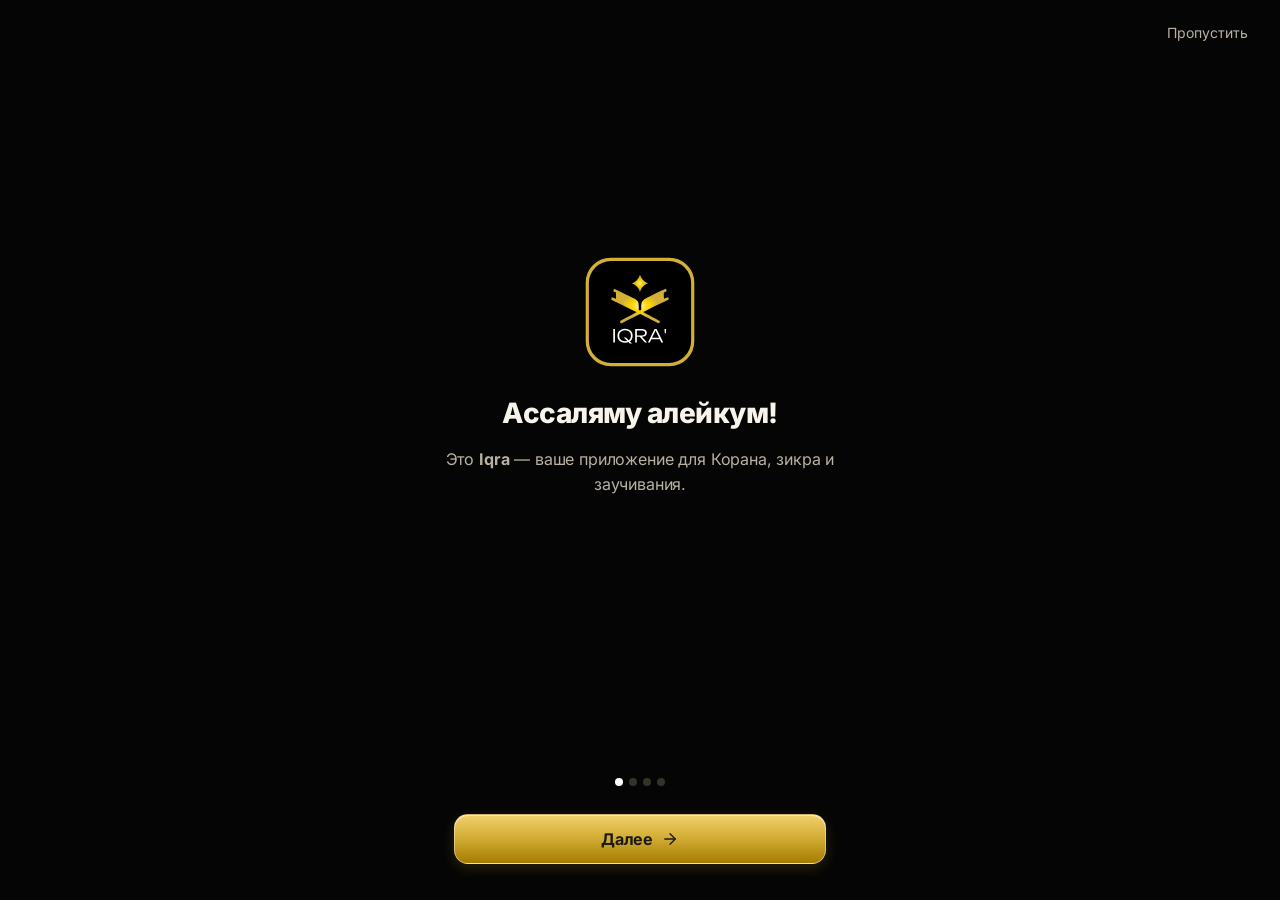
==== index.html @ a8cbcf15 "8" ====
<!DOCTYPE html>
<html lang="ru" translate="no">
<head>
<meta charset="UTF-8">
<meta name="viewport" content="width=device-width, initial-scale=1, viewport-fit=cover">
<meta http-equiv="Content-Security-Policy" content="default-src 'self'; script-src 'self' 'unsafe-inline' https://cloud.umami.is; style-src 'self' 'unsafe-inline'; img-src 'self' data:; font-src 'self'; connect-src 'self' https://api.alquran.cloud https://api.quran.foundation https://cloud.umami.is https://api-gateway.umami.dev https://gateway.umami.is; object-src 'none'; base-uri 'none'; form-action 'none'; frame-src 'none'; worker-src 'self'; manifest-src 'self';">
<meta name="referrer" content="no-referrer">
<meta name="apple-mobile-web-app-capable" content="yes">
<meta name="mobile-web-app-capable" content="yes">
<meta name="apple-mobile-web-app-status-bar-style" content="default">
<meta name="apple-mobile-web-app-title" content="Iqra">
<meta name="theme-color" content="#F5F5F5">
<meta name="color-scheme" content="light dark">
<meta name="robots" content="noindex, nofollow">
<meta name="google" content="notranslate">
<title>Iqra | Читай</title>
<meta name="description" content="Коран (114 сур, Мединский мусхаф), офлайн-таджвид, Умная книга по Корану и Сунне, тафсиры, хадисы, дуа и тасбих.">
<meta property="og:title" content="Iqra | Читай">
<meta property="og:description" content="Коран (114 сур, Мединский мусхаф), офлайн-таджвид, Умная книга по Корану и Сунне, тафсиры, хадисы, дуа и тасбих.">
<meta property="og:type" content="website">
<link rel="icon" type="image/png" href="./assets/icons/favicon.png">
<link rel="apple-touch-icon" href="./assets/icons/apple-touch-icon.png">
<link rel="manifest" href="./manifest.json">
<link rel="preconnect" href="https://cloud.umami.is" crossorigin>
<link rel="preconnect" href="https://api.alquran.cloud" crossorigin>

<script>if(/iPad|iPhone|iPod/.test(navigator.userAgent)||(navigator.platform==='MacIntel'&&navigator.maxTouchPoints>1))document.documentElement.classList.add('is-ios');</script>

<script>
(function(){
  try {
    var theme = 'auto';
    var raw = localStorage.getItem('iqra_data');
    if (raw) {
      try {
        var d = JSON.parse(raw);
        if (d && d.settings && d.settings.theme) theme = d.settings.theme;
      } catch(e) {}
    }
    if (theme === 'night') theme = 'dark';
    if (theme === 'auto') {
      theme = (window.matchMedia && window.matchMedia('(prefers-color-scheme: dark)').matches) ? 'dark' : 'light';
    }
    document.documentElement.setAttribute('data-theme', theme);
  } catch(e) {
    document.documentElement.setAttribute('data-theme', 'light');
  }
})();
</script>

<script async src="https://cloud.umami.is/script.js" data-website-id="ccc49755-faf3-4ad6-993c-9f8be18a1746"></script>

<script>
(function () {
  var toastTimer = null;

  /* Приложение считается запущенным, когда страница разобрана и заставка скрыта или удалена */
  function started() {
    if (document.readyState === 'loading') return false;
    var splash = document.getElementById('splash-screen');
    return !splash || splash.classList.contains('hidden');
  }

  /* После запуска — мягкое уведомление вместо чёрного экрана */
  function softNotice() {
    var el = document.getElementById('toast');
    if (!el) return;
    el.textContent = 'Не удалось выполнить действие. Повторите.';
    el.classList.add('show');
    if (toastTimer) clearTimeout(toastTimer);
    toastTimer = setTimeout(function () { el.classList.remove('show'); }, 3000);
  }

  /* До запуска — полноэкранная ошибка (текст ошибки выводится как текст, не как HTML) */
  function fatal(message) {
    var splash = document.getElementById('splash-screen');
    if (splash) splash.style.display = 'none';
    var errDiv = document.createElement('div');
    errDiv.style.cssText = 'position:fixed;inset:0;background:#000;color:var(--gold-standard);z-index:999999;display:flex;align-items:center;justify-content:center;flex-direction:column;text-align:center;font-family:sans-serif;padding:20px;';
    var title = document.createElement('h2');
    title.style.marginBottom = '10px';
    title.textContent = 'Ошибка загрузки';
    var hint = document.createElement('p');
    hint.style.cssText = 'font-size:14px;color:#fff;';
    hint.textContent = 'Обновите приложение (сбросьте кэш).';
    var detail = document.createElement('p');
    detail.style.cssText = 'font-size:12px;margin-top:20px;opacity:.5;';
    detail.textContent = message || 'Syntax Error';
    errDiv.appendChild(title);
    errDiv.appendChild(hint);
    errDiv.appendChild(detail);
    if (document.body) { document.body.appendChild(errDiv); } else { document.documentElement.appendChild(errDiv); }
  }

  window.addEventListener('error', function (e) {
    console.error('Ошибка:', e && e.message);
    if (started()) { softNotice(); return; }
    fatal(e && e.message);
  });

  window.addEventListener('unhandledrejection', function (e) {
    console.error('Необработанная ошибка:', e && e.reason);
    if (started()) softNotice();
  });
})();
</script>

<link rel="stylesheet" href="./css/fonts.css">
<link rel="stylesheet" href="./css/variables.css">
<link rel="stylesheet" href="./css/base.css">
<link rel="stylesheet" href="./css/components.css">
<link rel="stylesheet" href="./css/layout.css">
<link rel="stylesheet" href="./css/tajweed.css">
<link rel="stylesheet" href="./css/polish.css">
</head>
<body>

<div id="splash-screen"><img src="./assets/icons/logo.svg" class="splash-logo" alt="Iqra" width="120" height="120"></div>

<svg width="0" height="0" style="position:absolute" aria-hidden="true">
  <symbol id="i-compass" viewBox="0 0 24 24" fill="none" stroke="currentColor" stroke-width="1.7" stroke-linecap="round" stroke-linejoin="round"><circle cx="12" cy="12" r="10"/><polygon points="16.24 7.76 14.12 14.12 7.76 16.24 9.88 9.88 16.24 7.76"/></symbol>
  <symbol id="i-library" viewBox="0 0 24 24" fill="none" stroke="currentColor" stroke-width="1.7" stroke-linecap="round" stroke-linejoin="round"><path d="M4 19.5A2.5 2.5 0 0 1 6.5 17H20"/><path d="M6.5 2H20v20H6.5A2.5 2.5 0 0 1 4 19.5v-15A2.5 2.5 0 0 1 6.5 2z"/></symbol>
  <symbol id="i-arrow-left" viewBox="0 0 24 24"><path d="M19 12H5"/><path d="m12 19-7-7 7-7"/></symbol>
  <symbol id="i-arrow-right" viewBox="0 0 24 24"><path d="M5 12h14"/><path d="m12 5 7 7-7 7"/></symbol>
  <symbol id="i-check" viewBox="0 0 24 24"><path d="M20 6 9 17l-5-5"/></symbol>
  <symbol id="i-chevron-left" viewBox="0 0 24 24"><path d="m15 18-6-6 6-6"/></symbol>
  <symbol id="i-chevron-right" viewBox="0 0 24 24"><path d="m9 18 6-6-6-6"/></symbol>
  <symbol id="i-search" viewBox="0 0 24 24"><circle cx="11" cy="11" r="7.5"/><path d="m21 21-4.5-4.5"/><path d="M11 7v0"/></symbol>
  <symbol id="i-settings" viewBox="0 0 24 24"><circle cx="12" cy="12" r="3"/><path d="M19.4 15a1.65 1.65 0 0 0 .33 1.82l.06.06a2 2 0 0 1-2.83 2.83l-.06-.06a1.65 1.65 0 0 0-1.82-.33 1.65 1.65 0 0 0-1 1.51V21a2 2 0 0 1-4 0v-.09A1.65 1.65 0 0 0 9 19.4a1.65 1.65 0 0 0-1.82.33l-.06.06a2 2 0 0 1-2.83-2.83l.06-.06a1.65 1.65 0 0 0 .33-1.82 1.65 1.65 0 0 0-1.51-1H3a2 2 0 0 1 0-4h.09A1.65 1.65 0 0 0 4.6 9a1.65 1.65 0 0 0-.33-1.82l-.06-.06a2 2 0 0 1 2.83-2.83l.06.06a1.65 1.65 0 0 0 1.82.33H9a1.65 1.65 0 0 0 1-1.51V3a2 2 0 0 1 4 0v.09a1.65 1.65 0 0 0 1 1.51 1.65 1.65 0 0 0 1.82-.33l.06-.06a2 2 0 0 1 2.83 2.83l-.06.06a1.65 1.65 0 0 0-.33 1.82V9a1.65 1.65 0 0 0 1.51 1H21a2 2 0 0 1 0 4h-.09a1.65 1.65 0 0 0-1.51 1z"/></symbol>
  <symbol id="i-rotate-ccw" viewBox="0 0 24 24"><path d="M3 12a9 9 0 1 0 3-6.7"/><path d="M3 3v6h6"/></symbol>
  <symbol id="i-edit" viewBox="0 0 24 24"><path d="M12 20h9"/><path d="M16.5 3.5a2.121 2.121 0 0 1 3 3L7 19l-4 1 1-4Z"/></symbol>
  <symbol id="i-x" viewBox="0 0 24 24"><path d="M18 6 6 18"/><path d="m6 6 12 12"/></symbol>
  <symbol id="i-star" viewBox="0 0 24 24"><path d="m12 2 3.09 6.26L22 9.27l-5 4.87 1.18 6.88L12 17.77l-6.18 3.25L7 14.14 2 9.27l6.91-1.01Z"/></symbol>
  <symbol id="i-star-filled" viewBox="0 0 24 24"><path d="m12 2 3.09 6.26L22 9.27l-5 4.87 1.18 6.88L12 17.77l-6.18 3.25L7 14.14 2 9.27l6.91-1.01Z" fill="currentColor"/></symbol>
  <symbol id="i-flame" viewBox="0 0 24 24" fill="none" stroke="currentColor" stroke-width="1.75" stroke-linecap="round" stroke-linejoin="round"><path d="M8.5 14.5A2.5 2.5 0 0 0 11 12c0-1.38-.5-2-1-3-1.072-2.143-.224-4.054 2-6 .5 2.5 2 4.9 4 6.5 2 1.6 3 3.5 3 5.5a7 7 0 1 1-14 0c0-1.153.433-2.294 1-3a2.5 2.5 0 0 0 2.5 2.5z"/></symbol>
  <symbol id="i-home" viewBox="0 0 24 24" fill="none" stroke="currentColor" stroke-width="1.7" stroke-linecap="round" stroke-linejoin="round"><path d="M3 10.5 12 3l9 7.5"/><path d="M5 9.5V21h5v-6h4v6h5V9.5"/></symbol>
  <symbol id="i-misbaha" viewBox="0 0 24 24" fill="none" stroke="currentColor" stroke-width="1.7" stroke-linecap="round" stroke-linejoin="round"><circle cx="12" cy="5" r="1.4" fill="currentColor" stroke="none"/><circle cx="18" cy="7" r="1.4" fill="currentColor" stroke="none"/><circle cx="20" cy="12" r="1.4" fill="currentColor" stroke="none"/><circle cx="18" cy="17" r="1.4" fill="currentColor" stroke="none"/><circle cx="12" cy="19" r="1.4" fill="currentColor" stroke="none"/><circle cx="6" cy="17" r="1.4" fill="currentColor" stroke="none"/><circle cx="4" cy="12" r="1.4" fill="currentColor" stroke="none"/><circle cx="6" cy="7" r="1.4" fill="currentColor" stroke="none"/><circle cx="12" cy="12" r="2.4" fill="currentColor" stroke="none"/></symbol>
  <symbol id="i-book" viewBox="0 0 24 24" fill="none" stroke="currentColor" stroke-width="1.7" stroke-linecap="round" stroke-linejoin="round"><path d="M2 5h7a3 3 0 0 1 3 3v12a2.5 2.5 0 0 0-2.5-2.5H2z"/><path d="M22 5h-7a3 3 0 0 0-3 3v12a2.5 2.5 0 0 1 2.5-2.5H22z"/></symbol>
  <symbol id="i-moon" viewBox="0 0 24 24" fill="none" stroke="currentColor" stroke-width="1.7" stroke-linecap="round" stroke-linejoin="round"><path d="M21 12.79A9 9 0 1 1 11.21 3 7 7 0 0 0 21 12.79z"/><circle cx="17" cy="5" r="1" fill="currentColor" stroke="none"/><circle cx="20" cy="8" r="0.7" fill="currentColor" stroke="none"/></symbol>
  <symbol id="i-dua" viewBox="0 0 24 24" fill="none" stroke="currentColor" stroke-width="1.7" stroke-linecap="round" stroke-linejoin="round"><g transform="translate(0,1.2) scale(0.55,0.9)"><path vector-effect="non-scaling-stroke" d="M18 11V6a2 2 0 0 0-2-2a2 2 0 0 0-2 2"/><path vector-effect="non-scaling-stroke" d="M14 10V4a2 2 0 0 0-2-2a2 2 0 0 0-2 2v2"/><path vector-effect="non-scaling-stroke" d="M10 10.5V6a2 2 0 0 0-2-2a2 2 0 0 0-2 2v8"/><path vector-effect="non-scaling-stroke" d="M18 8a2 2 0 1 1 4 0v6a8 8 0 0 1-8 8h-2c-2.8 0-4.5-.86-5.99-2.34l-3.6-3.6a2 2 0 0 1 2.83-2.82L7 15"/></g><g transform="translate(24,1.2) scale(-0.55,0.9)"><path vector-effect="non-scaling-stroke" d="M18 11V6a2 2 0 0 0-2-2a2 2 0 0 0-2 2"/><path vector-effect="non-scaling-stroke" d="M14 10V4a2 2 0 0 0-2-2a2 2 0 0 0-2 2v2"/><path vector-effect="non-scaling-stroke" d="M10 10.5V6a2 2 0 0 0-2-2a2 2 0 0 0-2 2v8"/><path vector-effect="non-scaling-stroke" d="M18 8a2 2 0 1 1 4 0v6a8 8 0 0 1-8 8h-2c-2.8 0-4.5-.86-5.99-2.34l-3.6-3.6a2 2 0 0 1 2.83-2.82L7 15"/></g></symbol>
  <symbol id="i-scroll" viewBox="0 0 24 24" fill="none" stroke="currentColor" stroke-width="1.7" stroke-linecap="round" stroke-linejoin="round"><path d="M12 7v14"/><path d="M16 12h2"/><path d="M16 8h2"/><path d="M3 18a1 1 0 0 1-1-1V4a1 1 0 0 1 1-1h5a4 4 0 0 1 4 4 4 4 0 0 1 4-4h5a1 1 0 0 1 1 1v13a1 1 0 0 1-1 1h-6a3 3 0 0 0-3 3 3 3 0 0 0-3-3z"/><path d="M6 12h2"/><path d="M6 8h2"/></symbol>
  <symbol id="i-chart" viewBox="0 0 24 24" fill="none" stroke="currentColor" stroke-width="1.7" stroke-linecap="round" stroke-linejoin="round"><path d="M3 21h18"/><rect x="5" y="13" width="3.5" height="8" rx="1.5"/><rect x="10.5" y="8" width="3.5" height="13" rx="1.5"/><rect x="16" y="3" width="3.5" height="18" rx="1.5"/><circle cx="6.75" cy="11.5" r="0.8" fill="currentColor" stroke="none"/><circle cx="12.25" cy="6.5" r="0.8" fill="currentColor" stroke="none"/><circle cx="17.75" cy="1.5" r="0.8" fill="currentColor" stroke="none"/></symbol>
  <symbol id="i-lightbulb" viewBox="0 0 24 24"><path d="M9 18h6"/><path d="M10 22h4"/><path d="M12 2a7 7 0 0 0-4 12.7c.6.5 1 1.3 1 2.3h6c0-1 .4-1.8 1-2.3A7 7 0 0 0 12 2z"/></symbol>
  <symbol id="i-info" viewBox="0 0 24 24"><circle cx="12" cy="12" r="10"/><path d="M12 16v-4"/><circle cx="12" cy="8" r="0.9" fill="currentColor" stroke="none"/></symbol>
  <symbol id="i-shield" viewBox="0 0 24 24"><path d="M12 22s8-4 8-10V5l-8-3-8 3v7c0 6 8 10 8 10z"/></symbol>
  <symbol id="i-download" viewBox="0 0 24 24"><path d="M21 15v4a2 2 0 0 1-2 2H5a2 2 0 0 1-2-2v-4"/><path d="m7 10 5 5 5-5"/><path d="M12 15V3"/></symbol>
  <symbol id="i-upload" viewBox="0 0 24 24"><path d="M21 15v4a2 2 0 0 1-2 2H5a2 2 0 0 1-2-2v-4"/><path d="m17 8-5-5-5 5"/><path d="M12 3v12"/></symbol>
  <symbol id="i-eye" viewBox="0 0 24 24"><path d="M2 12s3-7 10-7 10 7 10 7-3 7-10 7-10-7-10-7z"/><circle cx="12" cy="12" r="3"/></symbol>
  <symbol id="i-plus" viewBox="0 0 24 24"><path d="M12 5v14"/><path d="M5 12h14"/></symbol>
  <symbol id="i-minus" viewBox="0 0 24 24"><path d="M5 12h14"/></symbol>
  <symbol id="i-bookmark" viewBox="0 0 24 24"><path d="M19 21l-7-5-7 5V5a2 2 0 0 1 2-2h10a2 2 0 0 1 2 2z"/></symbol>
  <symbol id="i-scroll-to-top" viewBox="0 0 24 24" fill="none" stroke="currentColor" stroke-width="1.7" stroke-linecap="round" stroke-linejoin="round"><path d="M12 19V5"/><path d="m5 12 7-7 7 7"/></symbol>
</svg>

<div class="screen active" id="screen-dashboard">
  <div class="header dash-header" style="justify-content: flex-end;">
    <div class="dash-header-actions">
      <button type="button" class="icon-btn ghost" data-click='[["toggleScreenGuide","dashboard"]]' aria-label="Справка по главной панели"><span class="guide-help-glyph">?</span></button>
      <button type="button" class="icon-btn ghost" data-click='[["switchTab","cal"]]' aria-label="Статистика"><svg class="ico"><use href="#i-chart"/></svg></button>
      <button type="button" class="icon-btn" data-click='[["openSettings"]]' aria-label="Настройки"><svg class="ico"><use href="#i-settings"/></svg></button>
    </div>
  </div>
  
  <div class="list" id="dashboard-list">
    <div id="guide-slot-dashboard"></div>
    <div id="dash-spiritual"></div> 
    <div class="dash-greeting-block">
      <div class="dash-salam-subtle">Ассаляму алейкум</div>
      <div class="dash-hijri-gold text-gold-metallic" id="dash-hijri-header"></div>
    </div>
    <div id="dash-continue-block"></div>
    <div id="dash-smart-reminder-slot" style="display:none;"></div>
    <div class="dash-call-card" role="button" tabindex="0" data-click='[["switchTab","path"]]'>
      <div class="dcc-title">Что тревожит вашу душу?</div>
      <div class="dcc-sub">Найдите ответ в Коране и Сунне</div>
    </div>
    <div class="dash-quote" id="dash-quote" role="button" tabindex="0" data-click='[["dashQuoteTap"]]'></div>
    <div class="dash-grid-2x2">
      <div class="dash-grid-item" role="button" tabindex="0" data-click='[["openNight",0]]'>
        <svg class="ico dgi-icon"><use href="#i-moon"/></svg>
        <div class="dgi-title">Ночное чтение</div>
      </div>
      <div class="dash-grid-item" role="button" tabindex="0" data-click='[["switchTab","quran"],["setQuranFilter","ruqyah"]]'>
        <svg class="ico dgi-icon"><use href="#i-shield"/></svg>
        <div class="dgi-title">Шариатская рукья</div>
      </div>
      <div class="dash-grid-item" role="button" tabindex="0" data-click='[["openFavorites"]]'>
        <svg class="ico dgi-icon"><use href="#i-star"/></svg>
        <div class="dgi-title">Метки</div>
      </div>
      <div class="dash-grid-item" role="button" tabindex="0" data-click='[["openDua","dua_anxiety"]]'>
        <svg class="ico dgi-icon"><use href="#i-dua"/></svg>
        <div class="dgi-title">Дуа дня</div>
      </div>
    </div>
  </div>
</div>

<div class="screen" id="screen-tasbih">
  <div class="header"><h1>Тасбих</h1><div class="header-actions"><button type="button" class="icon-btn ghost" data-click='[["toggleScreenGuide","tasbih"]]' aria-label="Справка по тасбиху"><span class="guide-help-glyph">?</span></button><button type="button" class="icon-btn ghost" data-click='[["openSearch"]]' aria-label="Поиск"><svg class="ico"><use href="#i-search"/></svg></button><button type="button" class="icon-btn" data-click='[["openSettings"]]' aria-label="Настройки"><svg class="ico"><use href="#i-settings"/></svg></button></div></div>
  <div class="list" id="home-list">
    <div id="guide-slot-tasbih"></div>
    <div class="home-controls">
      <div class="search-wrap"><input id="search" placeholder="Поиск…" data-input='[["debouncedRenderTasbih"]]'></div>
      <select class="sort-select" id="sort" data-change='[["renderTasbih"]]'>
        <option value="manual">Порядок</option>
        <option value="alpha">А-Я</option>
        <option value="freq">Частота</option>
      </select>
    </div>
    <div id="daily-goal-slot"></div>
    <div id="continue-slot"></div>
    <div id="cards-container"></div>
  </div>
  <button class="fab" data-click='[["openForm"]]' aria-label="Новый тасбих"><svg class="ico ico-lg"><use href="#i-plus"/></svg></button>
</div>

<div class="screen" id="screen-counter">
  <div class="top-progress"><div id="top-progress-bar"></div></div>
  <div class="header">
    <button class="icon-btn ghost" data-click='[["goHome"]]' aria-label="Назад"><svg class="ico"><use href="#i-arrow-left"/></svg></button>
    <div style="display:flex;gap:6px">
      <button class="icon-btn ghost" data-click='[["shareCurrent",{"$":"event"}]]' aria-label="Поделиться"><svg class="ico"><use href="#i-upload"/></svg></button>
      <button class="icon-btn ghost" data-click='[["resetCurrent",{"$":"event"}]]' aria-label="Сбросить"><svg class="ico"><use href="#i-rotate-ccw"/></svg></button>
      <button class="icon-btn ghost" data-click='[["editCurrent",{"$":"event"}]]' aria-label="Редактировать"><svg class="ico"><use href="#i-edit"/></svg></button>
    </div>
  </div>
  <div class="counter" id="counter-area" data-click='[["tap",{"$":"event"}]]'>
    <div class="ar ar-font" id="c-ar"></div>
    <div class="tr" id="c-tr"></div>
    <div class="trn" id="c-trn"></div>
    <div class="ring-wrap" id="c-ring-wrap">
      <svg viewBox="0 0 100 100">
        <circle class="ring-bg" cx="50" cy="50" r="44" fill="none" stroke-width="5"/>
        <circle class="ring-fg" id="c-ring" cx="50" cy="50" r="44" fill="none" stroke-width="5" stroke-linecap="round" stroke-dasharray="276.5" stroke-dashoffset="276.5"/>
      </svg>
      <div class="num" id="c-num">0</div>
    </div>
    <div class="target-label" id="c-target">из 33</div>
    <div class="cycles" id="c-cycles">Циклов: 0</div>
    <div id="c-dalil" class="note-box" style="margin-top:14px;display:none;text-align:left;" data-click='["@stop"]'></div>
    <div id="counter-ecosystem" class="counter-ecosystem" data-click='["@stop"]'></div>
    <div class="transcription-note" data-click='["@stop"]'>
      <svg class="ico ico-sm tn-icon" style="flex-shrink:0;opacity:.75"><use href="#i-info"/></svg>
      <div>Транскрипция передаёт лишь <b>примерное произношение</b> и не отражает всех тонкостей арабского. Для правильного чтения следует изучить <b>таджвид</b>.</div>
    </div>
  </div>
</div>

<div class="next-toast" id="next-toast">
  <div><div class="nt-label">Далее</div><div class="nt-name" id="nt-name"></div></div>
  <div class="nt-ar ar-font" id="nt-ar"></div>
  <button class="nt-btn" data-click='[["goNext"]]' aria-label="Далее"><svg class="ico"><use href="#i-arrow-right"/></svg></button>
</div>

<div class="screen" id="screen-form">
  <div class="header">
    <button class="icon-btn ghost" data-click='[["cancelForm"]]' aria-label="Назад"><svg class="ico"><use href="#i-arrow-left"/></svg></button>
    <h1 id="form-title" style="font-size:18px">Новый Тасбих</h1>
    <div style="width:42px"></div>
  </div>
  <div class="form">
    <div class="preview-card">
      <div class="pv-label">Предпросмотр</div>
      <div class="pv-ar ar-font" id="pv-ar"></div>
      <div class="pv-tr" id="pv-tr"></div>
      <div class="pv-trn" id="pv-trn"></div>
    </div>
    <div class="field"><label>Готовые</label><div class="presets" id="presets"></div></div>
    <div class="field"><label>Арабский текст</label><textarea id="f-ar" dir="rtl" class="ar-font" placeholder="سُبْحَانَ اللَّهِ" data-input='[["updatePreview"]]'></textarea></div>
    <div class="field"><label>Транскрипция</label><input id="f-tr" placeholder="SubhanAllah" data-input='[["updatePreview"]]'></div>
    <div class="field"><label>Перевод</label><input id="f-trn" placeholder="Слава Аллаху" data-input='[["updatePreview"]]'></div>
    <div class="field"><label>Цель (сколько раз за цикл)</label>
      <div class="stepper">
        <button type="button" data-click='[["stepTarget",-1]]' aria-label="Минус"><svg class="ico"><use href="#i-minus"/></svg></button>
        <input id="f-target" type="number" inputmode="numeric" value="33" min="1" max="100000">
        <button type="button" data-click='[["stepTarget",1]]' aria-label="Плюс"><svg class="ico"><use href="#i-plus"/></svg></button>
      </div>
    </div>
    <button class="btn" data-click='[["saveForm"]]'>Сохранить</button>
    <button class="btn danger" id="btn-delete" style="display:none" data-click='[["deleteCurrent"]]'>Удалить</button>
  </div>
</div>

<div class="screen" id="screen-quran">
  <div class="header"><h1>Коран</h1><div class="header-actions"><button type="button" class="icon-btn ghost" data-click='[["toggleScreenGuide","quran"]]' aria-label="Справка по разделу Коран"><span class="guide-help-glyph">?</span></button><button type="button" class="icon-btn ghost" data-click='[["openSearch"]]' aria-label="Поиск"><svg class="ico"><use href="#i-search"/></svg></button></div></div>
  <div style="padding:0 16px;">
    <div id="guide-slot-quran"></div>
  </div>
  <div style="padding:0 16px 12px;">
    <div class="search-wrap"><input id="quran-search" placeholder="Поиск по названию или аяту (напр. 2:255)…" data-input='[["debouncedRenderQuranList"]]'></div>
  </div>
  <div class="search-filters" style="padding: 0 16px 12px; border: none; flex-direction: row; overflow-x: auto; scrollbar-width: none;">
    <button class="filter-chip active" data-q-filter="all" data-click='[["setQuranFilter","all"]]'>Все</button>
    <button class="filter-chip" data-q-filter="surah" data-click='[["setQuranFilter","surah"]]'>Суры</button>
    <button class="filter-chip" data-q-filter="juz30" data-click='[["setQuranFilter","juz30"]]'>Джуз Амма (78–114)</button>
    <button class="filter-chip" data-q-filter="ruqyah" data-click='[["setQuranFilter","ruqyah"]]'>Шариатская рукья</button>
  </div>
  <div class="content-list" id="quran-list"></div>
</div>

<div class="screen" id="screen-quran-detail">
  <div class="header">
    <button class="icon-btn ghost" data-click='[["goQuranList"]]' aria-label="Назад"><svg class="ico"><use href="#i-arrow-left"/></svg></button>
    <h1 style="font-size:16px" id="quran-detail-title">Текст</h1>
    <button class="icon-btn ghost" id="quran-detail-star" data-click='[["detailStarClick"]]' aria-label="Избранное"><svg class="ico"><use href="#i-star"/></svg></button>
  </div>
  <div class="detail-body" id="quran-detail-content"></div>
</div>

<div class="screen" id="screen-night">
  <div class="header"><h1>Ночное чтение</h1><button class="icon-btn ghost" data-click='[["openSearch"]]' aria-label="Поиск"><svg class="ico"><use href="#i-search"/></svg></button></div>
  <div class="content-list" id="night-list"></div>
</div>

<div class="screen" id="screen-night-detail">
  <div class="header">
    <button class="icon-btn ghost" data-click='[["goNightList"]]' aria-label="Назад"><svg class="ico"><use href="#i-arrow-left"/></svg></button>
    <h1 style="font-size:16px" id="night-detail-title">Текст</h1>
    <div style="width:42px"></div>
  </div>
  <div class="detail-body" id="night-detail-content"></div>
</div>

<div class="screen" id="screen-dua">
  <div class="header"><h1>Дуа</h1><button class="icon-btn ghost" data-click='[["openSearch"]]' aria-label="Поиск"><svg class="ico"><use href="#i-search"/></svg></button></div>
  <div class="content-list" id="dua-list"></div>
</div>

<div class="screen" id="screen-dua-detail">
  <div class="header">
    <button class="icon-btn ghost" data-click='[["goDuaList"]]' aria-label="Назад"><svg class="ico"><use href="#i-arrow-left"/></svg></button>
    <h1 style="font-size:16px">Дуа</h1>
    <button class="icon-btn ghost" id="dua-detail-star" data-click='[["detailStarClick"]]' aria-label="Избранное"><svg class="ico"><use href="#i-star"/></svg></button>
  </div>
  <div class="detail-body" id="dua-detail-content"></div>
</div>

<div class="screen" id="screen-hadith">
  <div class="header"><h1>Хадисы</h1><button class="icon-btn ghost" data-click='[["openSearch"]]' aria-label="Поиск"><svg class="ico"><use href="#i-search"/></svg></button></div>
  <div class="content-list" id="hadith-list"></div>
</div>

<div class="screen" id="screen-hadith-detail">
  <div class="header">
    <button class="icon-btn ghost" data-click='[["goHadithList"]]' aria-label="Назад"><svg class="ico"><use href="#i-arrow-left"/></svg></button>
    <h1 style="font-size:16px">Хадис</h1>
    <button class="icon-btn ghost" id="hadith-detail-star" data-click='[["detailStarClick"]]' aria-label="Избранное"><svg class="ico"><use href="#i-star"/></svg></button>
  </div>
  <div class="detail-body" id="hadith-detail-content"></div>
</div>

<div class="screen" id="screen-cal">
  <div class="header"><h1>Прогресс</h1><button type="button" class="icon-btn ghost" data-click='[["toggleScreenGuide","cal"]]' aria-label="Справка по разделу Прогресс"><span class="guide-help-glyph">?</span></button></div>
  <div class="cal">
    <div id="guide-slot-cal"></div>
    <div class="prog-tabs">
      <button data-pt="overview" class="active" data-click='[["setProgTab","overview"]]'>Обзор</button>
      <button data-pt="calendar" data-click='[["setProgTab","calendar"]]'>Календарь</button>
      <button data-pt="learned" data-click='[["setProgTab","learned"]]'>Заучено</button>
    </div>
    <div id="prog-body"></div>
  </div>
</div>

<div class="screen" id="screen-path">
  <div class="header">
    <button class="icon-btn ghost" data-click='[["switchTab","dashboard"]]' aria-label="Назад"><svg class="ico"><use href="#i-arrow-left"/></svg></button>
    <div style="text-align:center;">
      <h1 style="margin:0;">Путь</h1>
      <div class="path-header-sub">Умная книга · Коран и Сунна</div>
    </div>
    <button type="button" class="icon-btn ghost" data-click='[["toggleScreenGuide","path"]]' aria-label="Справка по Умной книге"><span class="guide-help-glyph">?</span></button>
  </div>
  <div style="padding: 0 16px;"><div id="guide-slot-path"></div></div>
  <div class="path-controls">
    <div class="seg path-mode-seg" role="tablist" aria-label="Режим поиска в Пути">
      <button type="button" role="tab" data-path-mode="all" class="active" data-click='[["setPathMode","all"]]'>По словам</button>
      <button type="button" role="tab" data-path-mode="theme" data-click='[["setPathMode","theme"]]'>По темам</button>
      <button type="button" role="tab" data-path-mode="mood" data-click='[["setPathMode","mood"]]'>Настроение</button>
    </div>
    <div class="search-wrap path-search-wrap">
      <input id="path-search" placeholder="Поиск по словам, арабскому тексту, теме…" data-input='[["debouncedRenderPath"]]' autocomplete="off">
      <button type="button" class="path-clear-btn" id="path-clear-btn" aria-label="Очистить поиск" data-click='[["clearPathSearch"]]' style="display:none;"><svg class="ico ico-sm"><use href="#i-x"/></svg></button>
    </div>
    <div class="path-type-filters" role="group" aria-label="Фильтр по типу источника">
      <button type="button" class="filter-chip active" data-path-type="all" data-click='[["setPathTypeFilter","all"]]'>Всё</button>
      <button type="button" class="filter-chip" data-path-type="ayah" data-click='[["setPathTypeFilter","ayah"]]'>Коран</button>
      <button type="button" class="filter-chip" data-path-type="hadith" data-click='[["setPathTypeFilter","hadith"]]'>Хадисы</button>
      <button type="button" class="filter-chip" data-path-type="dua" data-click='[["setPathTypeFilter","dua"]]'>Дуа</button>
      <button type="button" class="filter-chip" data-path-type="tasbih" data-click='[["setPathTypeFilter","tasbih"]]'>Тасбих</button>
    </div>
  </div>
  <div class="path-chips-wrapper" id="path-chips-wrapper">
    <div class="search-filters" id="path-chips-container"></div>
  </div>
  <div id="path-context-banner"></div>
  <div class="content-list" id="path-results" style="padding-top: 0;"></div>
</div>

<div class="screen" id="screen-library">
  <div class="header">
    <button class="icon-btn ghost" data-click='[["switchTab","dashboard"]]' aria-label="Назад"><svg class="ico"><use href="#i-arrow-left"/></svg></button>
    <h1>Библиотека</h1>
    <div class="header-actions"><button type="button" class="icon-btn ghost" data-click='[["toggleScreenGuide","library"]]' aria-label="Справка по библиотеке"><span class="guide-help-glyph">?</span></button><button type="button" class="icon-btn ghost" data-click='[["openSearch"]]' aria-label="Поиск"><svg class="ico"><use href="#i-search"/></svg></button></div>
  </div>
  <div style="padding: 0 16px;"><div id="guide-slot-library"></div></div>
  <div style="padding: 0 16px 12px;">
    <div class="seg" style="width:100%;">
      <button class="active" id="lib-tab-dua" data-click='[["setLibraryTab","dua"]]'>Дуа</button>
      <button id="lib-tab-hadith" data-click='[["setLibraryTab","hadith"]]'>Хадисы</button>
    </div>
  </div>
  <div class="content-list" id="library-dua-list" style="display:flex; flex-direction:column; padding-top: 0;"></div>
  <div class="content-list" id="library-hadith-list" style="display:none; flex-direction:column; padding-top: 0;"></div>
</div>

<div class="screen" id="screen-settings">
  <div class="header">
    <button class="icon-btn ghost" data-click='[["goHome"]]' aria-label="Назад"><svg class="ico"><use href="#i-arrow-left"/></svg></button>
    <h1 style="font-size:18px">Настройки</h1>
    <button type="button" class="icon-btn ghost" data-click='[["toggleScreenGuide","settings"]]' aria-label="Справка по настройкам"><span class="guide-help-glyph">?</span></button>
  </div>
  <div class="settings">
    <div id="guide-slot-settings"></div>
    <div class="settings-group">
      <div class="sg-title">Внешний вид</div>
      <div class="setting-row">
        <div><div class="lbl">Тема</div></div>
        <div class="seg" id="theme-seg">
          <button data-theme-opt="light" data-click='[["setTheme","light"]]'>Светлая</button>
          <button data-theme-opt="dark" data-click='[["setTheme","dark"]]'>Тёмная</button>
          <button data-theme-opt="auto" data-click='[["setTheme","auto"]]'>Авто</button>
          <button data-theme-opt="mono" data-click='[["setTheme","mono"]]'>Моно</button>
        </div>
      </div>
      <div class="setting-row" style="flex-direction:column; align-items:stretch; gap:10px;">
        <div class="lbl">Размер арабского текста</div>
        <div class="seg" id="size-seg">
          <button data-size="0.85" data-click='[["setArSize",0.85]]'>S</button>
          <button data-size="1" data-click='[["setArSize",1]]'>M</button>
          <button data-size="1.2" data-click='[["setArSize",1.2]]'>L</button>
          <button data-size="1.45" data-click='[["setArSize",1.45]]'>XL</button>
        </div>
        <div class="ar-size-preview"><span class="ar ar-font" id="ar-preview">سُبْحَانَ اللَّهِ</span></div>
      </div>
      <div class="setting-row"><div><div class="lbl">Цвета таджвида</div><div class="sub">Встроены в режим чтения (Hafs V4)</div></div><span style="color:var(--gold-accent); font-weight:700;">Вкл.</span></div>
    </div>
    <div class="settings-group">
      <div class="sg-title">Счёт</div>
      <div class="setting-row">
        <div><div class="lbl">Дневная цель</div></div>
        <input id="daily-goal-input" type="number" inputmode="numeric" min="0" max="1000000" style="width:100px; background:var(--card2); border:none; border-radius:10px; padding:10px 12px; text-align:right; font-size:17px; font-weight:700; outline:none; color:var(--text);" data-change='[["setDailyGoal",{"$":"value"}]]'>
      </div>
      <div class="setting-row"><div><div class="lbl">Автопереход</div></div><label class="toggle"><input type="checkbox" id="opt-autonext"><span class="slider"></span></label></div>
      <div class="setting-row"><div><div class="lbl">Не гасить экран</div></div><label class="toggle"><input type="checkbox" id="opt-wake"><span class="slider"></span></label></div>
      <div class="setting-row"><div><div class="lbl">Уведомление о цели</div><div class="sub">Показать сообщение при достижении дневной цели</div></div><label class="toggle"><input type="checkbox" id="opt-goal-notify"><span class="slider"></span></label></div>
    </div>
    <div class="settings-group">
      <div class="sg-title">Вибрация</div>
            <div class="setting-row"><div><div class="lbl">Вибрация</div></div><label class="toggle"><input type="checkbox" id="opt-vibrate"><span class="slider"></span></label></div>
    </div>
    <div class="settings-group">
      <div class="sg-title">Умные напоминания</div>
      <div class="setting-row">
        <div>
          <div class="lbl">Тихая карточка на главной</div>
          <div class="sub">Азкары, тасбих и хадисы по времени суток и в пятницу</div>
        </div>
        <label class="toggle"><input type="checkbox" id="opt-smart-enabled" data-change='[["setSmartReminderEnabled",{"$":"checked"}]]'><span class="slider"></span></label>
      </div>
      <div id="smart-reminders-controls">
        <div class="setting-row">
          <div>
            <div class="lbl">Уведомления браузера</div>
            <div class="sub" id="smart-notify-status">Ненавязчивое уведомление браузера (по одному на окно времени).</div>
          </div>
          <label class="toggle"><input type="checkbox" id="opt-smart-notify" data-change='[["setSmartReminderNotify",{"$":"checked"}]]'><span class="slider"></span></label>
        </div>
        <div class="setting-row">
          <div><div class="lbl">Утро и вечер (азкары и тасбих)</div><div class="sub">Слова таухида, истигфар и защитные суры</div></div>
          <label class="toggle"><input type="checkbox" id="opt-smart-cat-adhkar" data-change='[["setSmartReminderCategory","adhkar",{"$":"checked"}]]'><span class="slider"></span></label>
        </div>
        <div class="setting-row">
          <div><div class="lbl">Ночное чтение перед сном</div><div class="sub">Аят аль-Курси, конец «Аль-Бакары», сура «Аль-Мульк»</div></div>
          <label class="toggle"><input type="checkbox" id="opt-smart-cat-night" data-change='[["setSmartReminderCategory","night",{"$":"checked"}]]'><span class="slider"></span></label>
        </div>
        <div class="setting-row">
          <div><div class="lbl">Пятница (сура «Аль-Кахф» и салават)</div><div class="sub">Достоверные хадисы о пятничной Сунне</div></div>
          <label class="toggle"><input type="checkbox" id="opt-smart-cat-friday" data-change='[["setSmartReminderCategory","friday",{"$":"checked"}]]'><span class="slider"></span></label>
        </div>
        <div class="setting-row">
          <div><div class="lbl">Хадисы о награде за Коран и зикр</div><div class="sub">Напоминания со словами Пророка ﷺ и указанием сборников</div></div>
          <label class="toggle"><input type="checkbox" id="opt-smart-cat-motivation" data-change='[["setSmartReminderCategory","motivation",{"$":"checked"}]]'><span class="slider"></span></label>
        </div>
        <div class="setting-row setting-col">
          <div>
            <div class="lbl">Тихие часы (не беспокоить)</div>
            <div class="sub">В этот интервал карточка и уведомления не показываются</div>
          </div>
          <div class="quiet-hours-row">
            <label class="qh-field"><span>С</span><input type="time" id="smart-quiet-start" value="23:00" data-change='[["setSmartReminderQuiet","start",{"$":"value"}]]'></label>
            <label class="qh-field"><span>До</span><input type="time" id="smart-quiet-end" value="05:00" data-change='[["setSmartReminderQuiet","end",{"$":"value"}]]'></label>
          </div>
        </div>
        <div class="setting-row" id="smart-unmute-row" style="display:none;">
          <div><div class="lbl">Напоминание скрыто на сегодня</div><div class="sub">Завтра карточка появится автоматически</div></div>
          <button type="button" class="btn secondary btn-inline" style="margin:0;width:auto;" data-click='[["unmuteSmartRemindersToday"]]'>Показать сегодня</button>
        </div>
      </div>
    </div>
    <div class="settings-group">
      <div class="sg-title">Напоминания по времени</div>
      <div id="reminders-list"></div>
      <div style="padding:12px 16px; border-top:1px solid var(--border);">
        <div style="display:flex; gap:8px; align-items:center; margin-bottom:8px;">
          <input type="time" id="new-reminder-time" value="08:00" style="flex:1; background:var(--card2); border:none; border-radius:10px; padding:10px 12px; font-size:16px; outline:none; color:var(--text);">
          <button class="btn secondary" style="width:auto;margin:0;padding:10px 16px;font-size:14px" data-click='[["addReminder"]]'>Добавить</button>
        </div>
        <input type="text" id="new-reminder-msg" placeholder="Сообщение (необязательно)" maxlength="200" style="width:100%; background:var(--card2); border:none; border-radius:10px; padding:9px 12px; font-size:14px; outline:none; color:var(--text);">
      </div>
      <div class="setting-row"><div class="sub" style="line-height:1.5">Уведомления срабатывают, когда приложение открыто (ограничение iOS).</div></div>
    </div>
    <div class="settings-group">
      <div class="sg-title">Расчёт намаза (архитектура)</div>
      <div class="setting-row setting-col">
        <label class="lbl" for="prayer-method-select">Метод расчёта времени молитвы</label>
        <select id="prayer-method-select" class="prayer-select" data-change='[["setPrayerPref","method",{"$":"value"}]]'></select>
      </div>
      <div class="setting-row setting-col">
        <label class="lbl" for="prayer-madhhab-select">Мазхаб для времени Аср</label>
        <select id="prayer-madhhab-select" class="prayer-select" data-change='[["setPrayerPref","asrMadhhab",{"$":"value"}]]'></select>
      </div>
      <div class="setting-row"><div class="sub" style="line-height:1.5">Параметры сохраняются заранее для офлайн-расчёта времени намаза по координатам устройства.</div></div>
    </div>
    <div class="settings-group">
      <div class="sg-title">Обучение и подсказки</div>
      <div class="setting-row">
        <div><div class="lbl">Подсказки по разделам</div><div class="sub">Показываются один раз при первом открытии вкладки</div></div>
        <button type="button" class="btn secondary btn-inline" style="margin:0;width:auto;" data-click='[["resetAllScreenGuides"]]'>Показать снова</button>
      </div>
    </div>
    <div class="settings-group">
      <div class="sg-title">Планы и развитие проекта</div>
      <div id="plans-overview-slot" class="plans-overview"></div>
    </div>
    <div class="settings-group">
      <div class="sg-title">Данные</div>
      <div style="padding: 12px 16px;">
        <button class="btn secondary" data-click='[["exportData"]]'><svg class="ico ico-sm" style="display:inline-block;vertical-align:-3px;margin-right:8px"><use href="#i-download"/></svg>Сохранить в файл</button>
        <button class="btn secondary" data-click='[["exportCSV"]]'><svg class="ico ico-sm" style="display:inline-block;vertical-align:-3px;margin-right:8px"><use href="#i-download"/></svg>Экспорт статистики (CSV)</button>
        <button class="btn secondary" data-click='[["@click","import-file"]]'><svg class="ico ico-sm" style="display:inline-block;vertical-align:-3px;margin-right:8px"><use href="#i-upload"/></svg>Загрузить из файла</button>
        <input type="file" id="import-file" accept="application/json" style="display:none" data-change='[["importData",{"$":"event"}]]'>
        <button class="btn danger" data-click='[["resetAll"]]'>Сбросить всё</button>
      </div>
    </div>
  </div>
</div>

<div class="fullscreen" id="read-mode">
  <div class="fs-header">
    <button class="icon-btn ghost" data-click='[["closeRead"]]' aria-label="Закрыть"><svg class="ico"><use href="#i-x"/></svg></button>
    <h2 id="read-title"></h2>
    <div class="header-actions">
      <button type="button" class="icon-btn ghost" data-click='[["toggleScreenGuide","read-mode"]]' aria-label="Справка по режиму чтения"><span class="guide-help-glyph">?</span></button>
      <button class="icon-btn ghost" data-click='[["addBookmarkFromRead"]]' aria-label="Добавить метку"><svg class="ico"><use href="#i-bookmark"/></svg></button>
    </div>
  </div>
  <div class="fs-body" id="read-body"></div>
  <button class="fs-scroll-top" id="btn-scroll-top" data-click='[["scrollToTopRead"]]' aria-label="Наверх"><svg class="ico"><use href="#i-scroll-to-top"/></svg></button>
  <div class="fs-bottom-nav">
    <button data-click='[["readPrevSurah"]]' aria-label="Предыдущая сура" id="btn-prev-surah"><svg class="ico"><use href="#i-arrow-left"/></svg></button>
    <button data-click='[["addBookmarkFromRead"]]' aria-label="Добавить метку"><svg class="ico"><use href="#i-bookmark"/></svg></button>
    <button data-click='[["readNextSurah"]]' aria-label="Следующая сура" id="btn-next-surah"><svg class="ico" style="transform:rotate(180deg)"><use href="#i-arrow-left"/></svg></button>
  </div>
</div>

<div class="fullscreen" id="memorize-mode">
  <div class="fs-header">
    <button class="icon-btn ghost" data-click='[["closeMemorize"]]' aria-label="Закрыть"><svg class="ico"><use href="#i-x"/></svg></button>
    <h2 id="mem-title">Заучивание</h2>
    <div style="width:42px"></div>
  </div>
  <div style="padding:12px 20px 0;"><div class="mem-progress"><div id="mem-progress-bar"></div></div></div>
  <div class="fs-body" id="mem-body"></div>
  <div class="fs-nav">
    <button class="btn secondary" id="mem-prev" data-click='[["memPrev"]]'><svg class="ico ico-sm"><use href="#i-arrow-left"/></svg>Назад</button>
    <button class="btn" id="mem-next" data-click='[["memNext"]]'>Далее<svg class="ico ico-sm"><use href="#i-arrow-right"/></svg></button>
  </div>
</div>

<div class="nav" id="nav">
  <button class="active" data-tab="dashboard" data-click='[["switchTab","dashboard"]]' aria-label="Главная">
    <svg class="ico"><use href="#i-home"/></svg>
    <div class="nav-label">Главная</div>
  </button>
  <button data-tab="quran" data-click='[["switchTab","quran"]]' aria-label="Коран">
    <svg class="ico"><use href="#i-book"/></svg>
    <div class="nav-label">Коран</div>
  </button>
  <button data-tab="path" data-click='[["switchTab","path"]]' aria-label="Путь">
    <svg class="ico"><use href="#i-compass"/></svg>
    <div class="nav-label">Путь</div>
  </button>
  <button data-tab="library" data-click='[["switchTab","library"]]' aria-label="Библиотека">
    <svg class="ico"><use href="#i-library"/></svg>
    <div class="nav-label">Библиотека</div>
  </button>
  <button data-tab="tasbih" data-click='[["switchTab","tasbih"]]' aria-label="Тасбих">
    <svg class="ico"><use href="#i-misbaha"/></svg>
    <div class="nav-label">Тасбих</div>
  </button>
</div>

<div class="save-indicator" id="save-indicator" aria-hidden="true"></div>

<div class="fullscreen" id="search-overlay">
  <div class="fs-header">
    <button class="icon-btn ghost" data-click='[["closeSearch"]]' aria-label="Закрыть"><svg class="ico"><use href="#i-x"/></svg></button>
    <input id="global-search-input" placeholder="Поиск по приложению…" data-input='[["debouncedRenderGlobalSearch"]]' autocomplete="off">
    <div style="width:42px"></div>
  </div>
  <div class="search-filters" id="search-filters">
    <div class="filter-group" data-filter="type">
      <button class="filter-chip active" data-value="all" data-click='[["setSearchFilter","type","all"]]'>Все</button>
      <button class="filter-chip" data-value="tasbih" data-click='[["setSearchFilter","type","tasbih"]]'>Тасбихи</button>
      <button class="filter-chip" data-value="quran" data-click='[["setSearchFilter","type","quran"]]'>Коран</button>
      <button class="filter-chip" data-value="dua" data-click='[["setSearchFilter","type","dua"]]'>Дуа</button>
      <button class="filter-chip" data-value="hadith" data-click='[["setSearchFilter","type","hadith"]]'>Хадисы</button>
    </div>
    <div class="filter-group" data-filter="status">
      <button class="filter-chip active" data-value="all" data-click='[["setSearchFilter","status","all"]]'>Все</button>
      <button class="filter-chip" data-value="learned" data-click='[["setSearchFilter","status","learned"]]'><svg class="ico ico-sm"><use href="#i-check"/></svg>Выучено</button>
      <button class="filter-chip" data-value="unlearned" data-click='[["setSearchFilter","status","unlearned"]]'>Не выучено</button>
    </div>
    <div class="filter-group" data-filter="favorite">
      <button class="filter-chip active" data-value="all" data-click='[["setSearchFilter","favorite","all"]]'>Все</button>
      <button class="filter-chip" data-value="only" data-click='[["setSearchFilter","favorite","only"]]'><svg class="ico ico-sm" style="display:inline-block;vertical-align:-3px;margin-right:4px"><use href="#i-star"/></svg>Избранное</button>
    </div>
  </div>
  <div class="fs-body" id="search-results"></div>
</div>

<div class="modal-bg" id="modal-bg" data-click='["@self",["closeModal"]]'>
  <div class="modal" id="modal-content"></div>
</div>

<div id="onboarding" role="dialog" aria-label="Знакомство с приложением">
  <button class="ob-skip" data-click='[["finishOnboarding"]]'>Пропустить</button>
  <div class="ob-body">
    <div class="ob-slide active" data-slide="0">
      <img src="./assets/icons/logo.svg" alt="Iqra" style="width:112px;height:112px;border-radius:24px;margin-bottom:24px;display:block;margin-left:auto;margin-right:auto;">
      <h1 class="ob-title">Ассаляму алейкум!</h1>
      <p class="ob-text">Это <b>Iqra</b> — ваше приложение для Корана, зикра и заучивания.</p>
    </div>
    <div class="ob-slide" data-slide="1">
      <div class="ob-icon"><svg class="ico ico-xl" style="color:var(--gold-standard)"><use href="#i-book"/></svg></div>
      <h1 class="ob-title">Всё под рукой</h1>
      <p class="ob-text">Читайте Коран, считайте тасбих, заучивайте дуа и хадисы.<br>Всё работает <b>полностью офлайн</b>.</p>
    </div>
    <div class="ob-slide" data-slide="2">
      <div class="ob-icon"><svg class="ico ico-xl" style="color:var(--gold-standard)"><use href="#i-star"/></svg></div>
      <h1 class="ob-title">Выберите тему</h1>
      <p class="ob-text">Можно изменить в любой момент в настройках.</p>
      <div class="ob-options">
        <button class="ob-option" data-ob-theme="light" data-click='[["setOnboardingTheme","light"]]'>Светлая</button>
        <button class="ob-option" data-ob-theme="dark" data-click='[["setOnboardingTheme","dark"]]'>Тёмная</button>
        <button class="ob-option" data-ob-theme="auto" data-click='[["setOnboardingTheme","auto"]]'>Авто</button>
        <button class="ob-option" data-ob-theme="mono" data-click='[["setOnboardingTheme","mono"]]'>Моно</button>
      </div>
    </div>
    <div class="ob-slide" data-slide="3">
      <div class="ob-icon"><svg class="ico ico-xl" style="color:var(--gold-standard)"><use href="#i-book"/></svg></div>
      <h1 class="ob-title">Размер арабского текста</h1>
      <p class="ob-text">Настройте удобный размер для чтения.</p>
      <div class="ob-options">
        <button class="ob-option" data-ob-size="0.85" data-click='[["setOnboardingSize",0.85]]'>S</button>
        <button class="ob-option" data-ob-size="1" data-click='[["setOnboardingSize",1]]'>M</button>
        <button class="ob-option" data-ob-size="1.2" data-click='[["setOnboardingSize",1.2]]'>L</button>
        <button class="ob-option" data-ob-size="1.45" data-click='[["setOnboardingSize",1.45]]'>XL</button>
      </div>
      <div class="ob-ar-preview ar-font" id="ob-ar-preview">سُبْحَانَ اللَّهِ</div>
    </div>
  </div>
  <div class="ob-dots" id="ob-dots">
    <div class="ob-dot active"></div>
    <div class="ob-dot"></div>
    <div class="ob-dot"></div>
    <div class="ob-dot"></div>
  </div>
  <div class="ob-nav">
    <button class="btn secondary" id="ob-prev" data-click='[["prevOnboarding"]]' style="display:none"><svg class="ico ico-sm"><use href="#i-arrow-left"/></svg>Назад</button>
    <button class="btn" id="ob-next" data-click='[["nextOnboarding"]]'>Далее<svg class="ico ico-sm"><use href="#i-arrow-right"/></svg></button>
  </div>
</div>

<div class="install-banner" id="install-banner">
  <div class="ib-text">Установить Iqra на главный экран?</div>
  <button class="ib-install" data-click='[["installPWA"]]'>Установить</button>
  <button class="ib-later" data-click='[["dismissInstall"]]'>Позже</button>
</div>

<button id="debug-fab" data-click='[["runTajweedDiagnostics"]]' aria-label="Диагностика таджвида"><svg class="ico ico-sm"><use href="#i-search"/></svg></button>
<div id="debug-overlay" role="dialog" aria-label="Диагностика таджвида">
  <pre id="debug-output">Нажмите «Запустить» для проверки.</pre>
  <div id="debug-actions" style="flex-wrap:wrap;">
    <button class="btn secondary" data-click='[["copyDebugOutput"]]'>Скопировать</button>
    <button class="btn" data-click='[["runTajweedDiagnostics"]]'>API-тест</button>
    <button class="btn secondary" data-click='[["testScreenTajweed","read"]]'>Тест openRead (112)</button>
    <button class="btn secondary" data-click='[["testScreenTajweed","quran"]]'>Тест openQuran (112)</button>
    <button class="btn secondary" data-click='[["@removeClass","debug-overlay","active"]]'>Закрыть</button>
  </div>
</div>
<div class="toast" id="toast" role="status" aria-live="polite"></div>

<script src="./js/architecture.js"></script>
<script src="./js/smart-reminders.js"></script>
<script src="./js/api.js"></script>
<script src="./js/storage.js"></script>
<script src="./js/components/guide.js"></script>
<script src="./js/components/tafsir.js"></script>
<script src="./js/components/quran.js"></script>
<script src="./js/components/reader.js"></script>
<script src="./js/components/tasbih.js"></script>
<script src="./js/components/dashboard.js"></script>
<script src="./js/components/dua.js"></script>
<script src="./js/components/hadith.js"></script>
<script src="./js/components/night.js"></script>
<script src="./js/components/memorize.js"></script>
<script src="./js/components/progress.js"></script>
<script src="./js/components/settings.js"></script>
<script src="./js/graph-engine.js"></script>
<script src="./js/components/path.js"></script>
<script src="./js/components/search.js"></script>
<script src="./js/components/scholar-modal.js"></script> <!-- НОВЫЙ ФАЙЛ -->
<script src="./js/components/share.js"></script>
<script src="./js/components/onboarding.js"></script>
<script src="./js/deprecated.js"></script>
<script src="./js/actions.js"></script>
<script src="./js/app.js"></script>
</body>
</html>
---- css/fonts.css ----
/* amiri-regular - arabic_latin */
@font-face {
  font-display: swap;
  font-family: 'Amiri';
  font-style: normal;
  font-weight: 400;
  src: url('../assets/fonts/amiri-v30-arabic_latin-regular.woff2') format('woff2');
}
/* amiri-700 - arabic_latin */
@font-face {
  font-display: swap;
  font-family: 'Amiri';
  font-style: normal;
  font-weight: 700;
  src: url('../assets/fonts/amiri-v30-arabic_latin-700.woff2') format('woff2');
}
/* noto-naskh-arabic-regular - arabic_latin */
@font-face {
  font-display: swap;
  font-family: 'Noto Naskh Arabic';
  font-style: normal;
  font-weight: 400;
  src: url('../assets/fonts/noto-naskh-arabic-v44-arabic_latin-regular.woff2') format('woff2');
}
/* noto-naskh-arabic-500 - arabic_latin */
@font-face {
  font-display: swap;
  font-family: 'Noto Naskh Arabic';
  font-style: normal;
  font-weight: 500;
  src: url('../assets/fonts/noto-naskh-arabic-v44-arabic_latin-500.woff2') format('woff2');
}
/* noto-naskh-arabic-700 - arabic_latin */
@font-face {
  font-display: swap;
  font-family: 'Noto Naskh Arabic';
  font-style: normal;
  font-weight: 700;
  src: url('../assets/fonts/noto-naskh-arabic-v44-arabic_latin-700.woff2') format('woff2');
}
/* inter-300 - cyrillic_cyrillic-ext_latin_latin-ext */
@font-face {
  font-display: swap;
  font-family: 'Inter';
  font-style: normal;
  font-weight: 300;
  src: url('../assets/fonts/inter-v20-cyrillic_cyrillic-ext_latin_latin-ext-300.woff2') format('woff2');
}
/* inter-regular - cyrillic_cyrillic-ext_latin_latin-ext */
@font-face {
  font-display: swap;
  font-family: 'Inter';
  font-style: normal;
  font-weight: 400;
  src: url('../assets/fonts/inter-v20-cyrillic_cyrillic-ext_latin_latin-ext-regular.woff2') format('woff2');
}
/* inter-500 - cyrillic_cyrillic-ext_latin_latin-ext */
@font-face {
  font-display: swap;
  font-family: 'Inter';
  font-style: normal;
  font-weight: 500;
  src: url('../assets/fonts/inter-v20-cyrillic_cyrillic-ext_latin_latin-ext-500.woff2') format('woff2');
}
/* inter-600 - cyrillic_cyrillic-ext_latin_latin-ext */
@font-face {
  font-display: swap;
  font-family: 'Inter';
  font-style: normal;
  font-weight: 600;
  src: url('../assets/fonts/inter-v20-cyrillic_cyrillic-ext_latin_latin-ext-600.woff2') format('woff2');
}
/* inter-700 - cyrillic_cyrillic-ext_latin_latin-ext */
@font-face {
  font-display: swap;
  font-family: 'Inter';
  font-style: normal;
  font-weight: 700;
  src: url('../assets/fonts/inter-v20-cyrillic_cyrillic-ext_latin_latin-ext-700.woff2') format('woff2');
}
/* inter-800 - cyrillic_cyrillic-ext_latin_latin-ext */
@font-face {
  font-display: swap;
  font-family: 'Inter';
  font-style: normal;
  font-weight: 800;
  src: url('../assets/fonts/inter-v20-cyrillic_cyrillic-ext_latin_latin-ext-800.woff2') format('woff2');
}
---- css/variables.css ----
/* ============================================================
   VARIABLES.CSS — CSS-переменные, палитра золота, темы
   Проект «Икра» · v413
   ============================================================ */

:root {   
  --ar-scale: 1; --radius: 18px; --radius-lg: 22px; --radius-sm: 12px; --nav-safe: env(safe-area-inset-bottom, 0px); --nav-height: 52px;   
  --dur-fast: 120ms; --dur-base: 220ms; --dur-slow: 380ms;   
  --ease-out: cubic-bezier(.16,1,.3,1); --ease-in-out: cubic-bezier(.4,0,.2,1); --ease-bounce: cubic-bezier(.34,1.56,.64,1);   
  --shadow-sm: 0 1px 2px rgba(0,0,0,.06), 0 1px 3px rgba(0,0,0,.08);   
  --shadow-md: 0 4px 12px rgba(0,0,0,.10), 0 2px 4px rgba(0,0,0,.06);   
  --shadow-lg: 0 12px 32px rgba(0,0,0,.16), 0 4px 8px rgba(0,0,0,.08);   
  --tap-scale: .97; --tap-opacity: .82;   
  --bg:#F5F5F5; --card:#EDEDED; --card2:#E0E0E0; --accent:#0A0A0A; --accent2:var(--gold-standard);   
  --text:#0A0A0A; --muted:#3D3D3D; --border:#C8C8C8; --shadow:rgba(0,0,0,.12);   
  --accent-rgb: 10, 10, 10; --ripple:rgba(10,10,10,.15);   
  --ar-g2:var(--gold-standard);

  /* D-04: safe-area токены */
  --safe-top:    env(safe-area-inset-top, 0px);
  --safe-bottom: env(safe-area-inset-bottom, 0px);
  --safe-left:   env(safe-area-inset-left, 0px);
  --safe-right:  env(safe-area-inset-right, 0px);

  /* D-05 + Z-6: fluid typography & spacing (320px → 768px+) */
  --fs-xs:  clamp(10px, 2.4vw, 12px);
  --fs-sm:  clamp(12px, 3.0vw, 14px);
  --fs-md:  clamp(14px, 3.6vw, 16px);
  --fs-lg:  clamp(16px, 4.2vw, 20px);
  --fs-xl:  clamp(20px, 5.4vw, 28px);
  --fs-ar:  clamp(22px, 6.0vw, 32px);
  --fs-ar-lg: clamp(24px, 7.0vw, 36px);
  --space-1: clamp(4px,  1.2vw, 6px);
  --space-2: clamp(8px,  2.0vw, 12px);
  --space-3: clamp(12px, 3.0vw, 16px);
  --space-4: clamp(16px, 4.0vw, 24px);

  /* D-09: премиальное золото — токены */
  --gold-standard:  #D4AF37;
  --gold-highlight: #F2D06B;
  --gold-deep:      #A67C00;
  --gold-accent: var(--gold-standard);
  --gold-glow:      0 0 12px rgba(212, 175, 55, 0.45);
  --gold-glow-sm:   0 2px 8px rgba(212, 175, 55, 0.2);
  
  /* ГРАДИЕНТ КНОПОК (180deg для идеальной симметрии) */
  --gold-gradient:  linear-gradient(180deg, #F2D06B 0%, #D4AF37 45%, #A67C00 100%);

  --gold-text-hi:   #FFF3B0;
  --gold-text-lit:  #F5C542;
  --gold-text-base:  #E5C158;
  --gold-text-shade: #C9A227;
  --gold-text-deep:  #8B6508;

  --gold-soft: rgba(197,160,89,.15);
  --gold-star: var(--gold-standard);
  --danger: #C96A5A;

  /* === ЗОЛОТО — ТЕКСТ (сплошной, без градиента) === */
  --gold-text-light: #B8860B;
  --gold-text-dark:  #F5C542;

  /* === ЗОЛОТО — ЗАЛИВКА === */
  --gold-fill: #BF953F;

  /* === тень кнопки (мягкая, без черного дна) === */
  --shadow-button:
    0 4px 12px rgba(212, 175, 55, 0.2),
    inset 0 1px 0 rgba(255, 255, 255, 0.5);

  /* === тень кнопки при нажатии === */
  --shadow-button-active:
    0 2px 6px rgba(212, 175, 55, 0.1),
    inset 0 1px 0 rgba(255, 255, 255, 0.3);

  /* === навигация === */
  --nav-inactive-opacity: 0.65;
  --nav-active-bg: rgba(212, 175, 55, 0.1);

  color-scheme: light dark; 
}

[data-theme="light"] {
  --bg:#F5F5F5; --card:#EDEDED; --card2:#E0E0E0; --accent:#0A0A0A; --accent2:var(--gold-standard);
  --text:#0A0A0A; --muted:#3D3D3D; --border:#C8C8C8; --shadow:rgba(0,0,0,.12);
  --accent-rgb: 10, 10, 10; --ripple:rgba(10,10,10,.15);
  --ar-g2:var(--gold-standard);

  --gold-text-base:  #B8860B;
  --gold-text-shade: #8B6508;
  --gold-text-deep:  #4A3600;
  --gold-glow:       0 1px 2px rgba(122, 90, 0, 0.35);
}

[data-theme="dark"] {
  --bg:#000000; --card:#111111; --card2:#1D1D1D; --accent:#FFFFFF; --accent2:var(--gold-standard);
  --text:#FFFFFF; --muted:#B4B4B4; --border:#2E2E2E; --shadow:rgba(0,0,0,.70);
  --accent-rgb: 255, 255, 255; --ripple:rgba(255,255,255,.18);
  --ar-g2:var(--gold-standard);
}

[data-theme="mono"] {
  --bg:#0D0D0D; --card:#1C1C1C; --card2:#2A2A2A; --accent:#FFFFFF; --accent2:#E8E8E8;
  --text:#FFFFFF; --muted:#C4C4C4; --border:#424242; --shadow:rgba(0,0,0,.70);
  --accent-rgb: 255, 255, 255; --ripple:rgba(255,255,255,.22);
  --ar-g2:var(--gold-standard);
}

@media (max-width: 360px) {
  :root { --nav-height: 46px; }
}


/* ============================================================
   IQRA V412 — ЕДИНАЯ ПАЛИТРА И ТОКЕНЫ НАВИГАЦИИ
   Золото текста остаётся сплошным цветом: без текстовых градиентов.
   ============================================================ */
:root {
  --nav-height: 72px;
  --card-outline: rgba(145, 109, 35, 0.18);
  --card-shadow: 0 8px 24px rgba(48, 37, 16, 0.055), 0 1px 2px rgba(48, 37, 16, 0.035);
  --nav-active-surface: rgba(191, 149, 63, 0.11);
  --nav-active-border: rgba(191, 149, 63, 0.26);
  --arabic-gold: #8B650F;
  --arabic-highlight: rgba(255, 255, 255, 0.92);
  --arabic-edge: rgba(126, 91, 12, 0.25);
}

[data-theme="light"] {
  color-scheme: light;
  --bg: #F7F5EF;
  --card: #FCFBF7;
  --card2: #F0EDE5;
  --text: #211F1A;
  --muted: #625D53;
  --border: #D8D1C5;
  --shadow: rgba(42, 33, 17, 0.10);
  --accent-rgb: 33, 31, 26;
  --ripple: rgba(33, 31, 26, 0.13);
  --gold-standard: #C6A24B;
  --gold-highlight: #F0D58A;
  --gold-deep: #896317;
  --gold-fill: #B88B2D;
  --gold-text-light: #8B650F;
  --arabic-gold: #8B650F;
  --arabic-highlight: rgba(255, 255, 255, 0.94);
  --arabic-edge: rgba(126, 91, 12, 0.25);
  --nav-surface: rgba(252, 251, 247, 0.96);
  --nav-border: rgba(145, 109, 35, 0.22);
  --nav-muted: #686154;
  --card-outline: rgba(145, 109, 35, 0.18);
  --card-shadow: 0 8px 24px rgba(48, 37, 16, 0.055), 0 1px 2px rgba(48, 37, 16, 0.035);
}

[data-theme="dark"] {
  color-scheme: dark;
  --bg: #050505;
  --card: #121211;
  --card2: #1D1C19;
  --text: #F7F4EC;
  --muted: #B8B1A3;
  --border: #353229;
  --shadow: rgba(0, 0, 0, 0.68);
  --accent-rgb: 247, 244, 236;
  --ripple: rgba(247, 244, 236, 0.16);
  --gold-standard: #D2B15C;
  --gold-highlight: #F4D98A;
  --gold-deep: #9B762A;
  --gold-text-dark: #F0CC70;
  --arabic-gold: #F0CC70;
  --arabic-highlight: rgba(255, 255, 255, 0.20);
  --arabic-edge: rgba(0, 0, 0, 0.72);
  --nav-surface: rgba(8, 8, 8, 0.96);
  --nav-border: rgba(212, 175, 55, 0.20);
  --nav-muted: #AAA69B;
  --card-outline: rgba(212, 175, 55, 0.17);
  --card-shadow: 0 10px 28px rgba(0, 0, 0, 0.26), inset 0 1px 0 rgba(255, 255, 255, 0.035);
}

[data-theme="mono"] {
  color-scheme: dark;
  --bg: #0B0B0B;
  --card: #181818;
  --card2: #242424;
  --text: #F2F2F2;
  --muted: #BDBDBD;
  --border: #414141;
  --shadow: rgba(0, 0, 0, 0.68);
  --accent-rgb: 242, 242, 242;
  --ripple: rgba(242, 242, 242, 0.17);
  --gold-standard: #D8C58D;
  --gold-highlight: #F0E4BE;
  --gold-deep: #9D8B5A;
  --gold-text-dark: #E4D4A5;
  --arabic-gold: #E4D4A5;
  --arabic-highlight: rgba(255, 255, 255, 0.16);
  --arabic-edge: rgba(0, 0, 0, 0.72);
  --nav-surface: rgba(17, 17, 17, 0.97);
  --nav-border: rgba(220, 205, 164, 0.18);
  --nav-muted: #B0B0B0;
  --card-outline: rgba(220, 205, 164, 0.15);
  --card-shadow: 0 10px 28px rgba(0, 0, 0, 0.28), inset 0 1px 0 rgba(255, 255, 255, 0.025);
}

@media (prefers-color-scheme: dark) {
  html:not([data-theme]) {
    --arabic-gold: #F0CC70;
    --arabic-highlight: rgba(255, 255, 255, 0.20);
    --arabic-edge: rgba(0, 0, 0, 0.72);
    --nav-surface: rgba(8, 8, 8, 0.96);
    --nav-border: rgba(212, 175, 55, 0.20);
    --nav-muted: #AAA69B;
  }
}


/* ============================================================
   IQRA V413 — ТОКЕНЫ АРАБСКОГО ЗОЛОТА (вариант B: свечение + блик)
   Текст сплошной. Свечение — мягкая аура, блик — отдельный оверлей.
   ============================================================ */
:root, [data-theme="light"] {
  --arabic-glow:  0 0 10px rgba(184, 139, 45, 0.16);
  --arabic-depth: 0 1px 0 rgba(255, 255, 255, 0.9);
  --arabic-shine: rgba(255, 250, 220, 0.95);
}
[data-theme="dark"] {
  --arabic-glow:  0 0 14px rgba(240, 204, 112, 0.22);
  --arabic-depth: 0 1px 1px rgba(0, 0, 0, 0.55);
  --arabic-shine: rgba(255, 243, 176, 0.95);
}
[data-theme="mono"] {
  --arabic-glow:  0 0 14px rgba(228, 212, 165, 0.18);
  --arabic-depth: 0 1px 1px rgba(0, 0, 0, 0.55);
  --arabic-shine: rgba(255, 250, 232, 0.9);
}
@media (prefers-color-scheme: dark) {
  html:not([data-theme]) {
    --arabic-glow:  0 0 14px rgba(240, 204, 112, 0.22);
    --arabic-depth: 0 1px 1px rgba(0, 0, 0, 0.55);
    --arabic-shine: rgba(255, 243, 176, 0.95);
  }
}


/* ============================================================
   IQRA V415 — ТАДЖВИД И КАРТОЧКИ СПИСКА (токены)
   В режиме таджвида основа текста нейтральная, чтобы цвета правил
   не сливались с золотом; золото остаётся для акцентов интерфейса.
   ============================================================ */
:root, [data-theme="light"] {
  --tajweed-base:   #2B2820;
  --tajweed-silent: #686459;
  --card-edge-hi:   rgba(184, 139, 45, 0.50);
  --card-edge-lo:   rgba(184, 139, 45, 0.12);
}
[data-theme="dark"] {
  --tajweed-base:   #EDEAE0;
  --tajweed-silent: #9A978E;
  --card-edge-hi:   rgba(244, 217, 138, 0.42);
  --card-edge-lo:   rgba(212, 175, 55, 0.10);
}
[data-theme="mono"] {
  --tajweed-base:   #E8E8E8;
  --tajweed-silent: #A0A0A0;
  --card-edge-hi:   rgba(228, 212, 165, 0.36);
  --card-edge-lo:   rgba(220, 205, 164, 0.09);
}
@media (prefers-color-scheme: dark) {
  html:not([data-theme]) {
    --tajweed-base:   #EDEAE0;
    --tajweed-silent: #9A978E;
    --card-edge-hi:   rgba(244, 217, 138, 0.42);
    --card-edge-lo:   rgba(212, 175, 55, 0.10);
  }
}
---- css/base.css ----
/* ============================================================
   BASE.CSS — Сброс, шрифты, базовая типографика, a11y-фокус
   Проект «Икра» · v413
   ============================================================ */

/* ---------- RESET ---------- */
* { box-sizing: border-box; -webkit-tap-highlight-color: transparent; }

html, body {
  margin:0; padding:0; background:var(--bg); color:var(--text);
  font-family:"Inter", -apple-system, BlinkMacSystemFont, "SF Pro Text", "Segoe UI", Roboto, sans-serif;
  letter-spacing: -0.01em;
  -webkit-font-smoothing: antialiased;
  -moz-osx-font-smoothing: grayscale;
  width:100%; max-width:100%;
  overscroll-behavior:none;
  -webkit-user-select:none; user-select:none;
  -webkit-touch-callout:none;
  -webkit-text-size-adjust:100%;
  text-size-adjust:100%;
  text-rendering: optimizeLegibility;
}

/* ЗАЩИТА ОТ РАЗРЫВА ВЕРСТКИ (Layout Shift) */
img, svg { max-width: 100%; height: auto; aspect-ratio: auto; }

/* Специфичная защита для логотипов в сплеш-скрине и онбординге */
#splash-screen img, .ob-body img { 
  max-width: 120px; 
  max-height: 120px; 
  width: 100%; 
  height: auto; 
  aspect-ratio: 1 / 1; 
  object-fit: contain;
}

/* ---------- PREMIUM TAP FEEDBACK (D-06: transform + opacity only) ---------- */
button, .btn, .icon-btn, .fab, .ayah-share-btn, .star-btn, .filter-chip, .preset-chip, .ob-option, .tasbih-card, .content-card, .dash-quote, .dash-quick, .continue-card, .cal-day, .nav button {
  transition: transform var(--dur-fast) var(--ease-out), opacity var(--dur-fast) var(--ease-out);
  touch-action: manipulation;
  -webkit-tap-highlight-color: transparent;
  will-change: transform, opacity;
}
button:active, .btn:active, .icon-btn:active, .star-btn:active, .filter-chip:active, .preset-chip:active, .ob-option:active, .cal-day:active, .nav button:active {
  transform: scale(var(--tap-scale));
  opacity: var(--tap-opacity);
}

/* ---------- FOCUS (a11y) ---------- */
:focus-visible { outline: 2px solid var(--gold-accent, var(--ar-g2)); outline-offset: 2px; border-radius: 6px; }

/* ---------- SCROLLBARS ---------- */
.list, .content-list, .detail-body, .fs-body, .cal, .settings, .form { scroll-behavior: smooth; scrollbar-width: thin; scrollbar-color: rgba(var(--accent-rgb), .25) transparent; }
.list::-webkit-scrollbar, .content-list::-webkit-scrollbar, .detail-body::-webkit-scrollbar, .fs-body::-webkit-scrollbar, .cal::-webkit-scrollbar, .settings::-webkit-scrollbar, .form::-webkit-scrollbar { width: 6px; }
.list::-webkit-scrollbar-thumb, .content-list::-webkit-scrollbar-thumb, .detail-body::-webkit-scrollbar-thumb, .fs-body::-webkit-scrollbar-thumb, .cal::-webkit-scrollbar-thumb, .settings::-webkit-scrollbar-thumb, .form::-webkit-scrollbar-thumb { background: rgba(var(--accent-rgb), .22); border-radius: 3px; }

/* ---------- VIEWPORT / ROOT ---------- */
html { height:100%; overflow:hidden; }
body {
  height:100%;
  display:flex;
  flex-direction:column;
  overflow:hidden;
  padding-top: env(safe-area-inset-top);
  padding-bottom: 0;
  padding-left: var(--safe-left);
  padding-right: var(--safe-right);
}
html.is-ios body { height:100vh; }
html:not(.is-ios) body { height:100dvh; }

/* ---------- FORM ELEMENT RESET ---------- */
button, input, textarea, select { font-family:inherit; color:inherit; }
button { cursor:pointer; border:none; background:none; }
input, textarea { -webkit-user-select:text; user-select:text; }

@media (pointer: coarse) {
  input, textarea, select { font-size: 16px !important; }
}

/* ---------- ARABIC: ЕДИНЫЙ БЛОК (v413) ----------
   Один источник правды вместо трёх. Цвет и тень идут из токенов темы,
   поэтому отдельные dark/mono/prefers-color-scheme копии не нужны.
   Сплошной цвет, вес 500, line-height 2. Градиентов на буквах нет. */
.ar-font, [lang="ar"], [lang^="ar-"], .arabic, .read-ayah-ar,
.tasbih-card .ar, .mem-block .mb-ar, .content-card .c-ar, .dash-quote .dq-ar,
.smart-reminder-card .src-ar,
.bismillah-card .b-ar, .spiritual-card .sc-ar-bismillah, .spiritual-card .sc-ar-alyaq,
.counter .ar, .preview-card .pv-ar, .next-toast .nt-ar, .ob-ar-preview {
  font-family: "Noto Naskh Arabic", "Amiri", "SF Arabic", "Geeza Pro", serif;
  font-size-adjust: 0.52;
  font-feature-settings: "kern" 1, "liga" 1, "calt" 1, "rlig" 1;
  font-kerning: normal;
  font-synthesis: none;
  font-weight: 500;
  line-height: 2;
  letter-spacing: normal;
  word-spacing: normal;
  word-break: normal;
  overflow-wrap: break-word;
  hyphens: none;
  text-rendering: optimizeLegibility;
  -webkit-font-smoothing: antialiased;
  -moz-osx-font-smoothing: grayscale;
  background: var(--gold-gradient, linear-gradient(135deg, #FFF3B0 0%, #F2D06B 30%, #D4AF37 70%, #A67C00 100%));
  -webkit-background-clip: text;
  -webkit-text-fill-color: transparent;
  background-clip: text;
  color: transparent;
  filter: drop-shadow(0 0 8px rgba(212, 175, 55, 0.35));
}
.ar-font { display: block; max-width: 100%; min-width: 0; padding: 8px 0; }

/* Цветовые spans таджвида сохраняют свои цвета и получают ту же тень. */
.ar-font span[class*="tajweed-"], .read-ayah-ar span[class*="tajweed-"] {
  font-weight: 500; line-height: 2; text-shadow: inherit; background: none;
}

/* ---------- HERO-БЛИК (вариант B) ----------
   Узкая полоса света проходит по буквам раз в 7 секунд.
   Это декоративный оверлей ::after: сам текст остаётся сплошным.
   data-t выставляет app.js. Только на hero-элементах. */
.spiritual-card .sc-ar-bismillah[data-t],
.spiritual-card .sc-ar-alyaq[data-t],
.dash-quote .dq-ar[data-t],
.bismillah-card .b-ar[data-t] { position: relative; }
.spiritual-card .sc-ar-bismillah[data-t]::after,
.spiritual-card .sc-ar-alyaq[data-t]::after,
.dash-quote .dq-ar[data-t]::after,
.bismillah-card .b-ar[data-t]::after {
  content: attr(data-t);
  position: absolute; inset: 0; padding: inherit;
  color: transparent; text-shadow: none; pointer-events: none;
  background: linear-gradient(105deg, transparent 38%, var(--arabic-shine) 50%, transparent 62%) 0 0 / 260% 100% no-repeat;
  -webkit-background-clip: text; background-clip: text;
  animation: iqra-shine 7s ease-in-out infinite;
}
@keyframes iqra-shine { 0%, 55% { background-position: 0 0; } 100% { background-position: 100% 0; } }

/* ---------- REDUCED MOTION (D-06) ---------- */
@media (prefers-reduced-motion: reduce) {
  * { animation: none !important; transition: none !important; }
}

/* ---------- FOCUS RING FOR FINE POINTERS ---------- */
@media (pointer: fine) {
  button:focus-visible,
  .btn:focus-visible,
  .icon-btn:focus-visible,
  .fab:focus-visible,
  .ayah-share-btn:focus-visible,
  .star-btn:focus-visible,
  .filter-chip:focus-visible,
  .preset-chip:focus-visible,
  .ob-option:focus-visible,
  .nav button:focus-visible,
  .seg button:focus-visible,
  .prog-tabs button:focus-visible,
  .cal-nav button:focus-visible,
  .cal-day:focus-visible,
  .stepper button:focus-visible {
    outline: 2px solid var(--accent);
    outline-offset: 2px;
  }
}
button::-moz-focus-inner { border: 0; padding: 0; }

/* ---------- TOUCH TARGET SAFETY ---------- */
button, .btn, .icon-btn, .fab, .ayah-share-btn, .star-btn, .filter-chip, .preset-chip, .ob-option {
  touch-action: manipulation;
  -webkit-tap-highlight-color: transparent;
}


/* ============================================================
   IQRA V413 — ТИПОГРАФИКА ЛАТИНИЦЫ/КИРИЛЛИЦЫ
   ============================================================ */
html, body { line-height: 1.52; font-kerning: normal; font-optical-sizing: auto; }

/* Читабельность русских переводов и вспомогательных строк. */
.read-ayah-tr,
.read-ayah-trn,
.content-card .c-tr,
.detail-hero .dh-text,
.dash-quote .dq-tr,
.night-note,
.transcription-note {
  line-height: 1.68;
  text-wrap: pretty;
}

.read-ayah-trn {
  color: var(--text);
  font-size: clamp(15px, 3.8vw, 17px);
  font-weight: 400;
}

.read-ayah-tr {
  color: var(--muted);
  font-size: clamp(13px, 3.4vw, 14px);
  font-weight: 500;
}

@media (prefers-reduced-motion: reduce) {
  html { scroll-behavior: auto !important; }
}
---- css/components.css ----
/* ============================================================
   COMPONENTS.CSS — Проект «Икра» · v413
   ============================================================ */

/* === READ / ARABIC === */
.read-ayah-ar { 
  font-size: calc(var(--fs-ar) * var(--ar-scale)); 
  line-height: 2; 
  direction:rtl; 
  text-align:right; 
  padding: 8px 0; 
  margin-bottom: 12px; 
  border-bottom: 1px dashed rgba(212, 175, 55, 0.3); 
  overflow-wrap: break-word; 
  word-break: normal; 
  word-spacing: normal; 
  letter-spacing: normal; 
  width: 100%; 
  max-width: 100%; 
  box-sizing: border-box; 
  display: block; 
  box-decoration-break: clone;
  -webkit-box-decoration-break: clone;
}

/* === CARDS (Геометрия: отступы и защита от вылезания текста) === */
.content-card, .tasbih-card, .detail-hero, .settings-group, .bismillah-card, .modal, .read-ayah, .dash-quote, .dash-progress, .dash-greeting, .dash-stats, .dash-quick, .continue-card, .daily-goal, .cal-grid, .bar-chart, .stat, .stat-card, .spiritual-card, .mem-block { 
  border: 1px solid rgba(212,175,55,.25); 
  box-shadow: 0 4px 12px rgba(0,0,0,.04), inset 0 1px 0 rgba(255,255,255,.5); 
  background: var(--card); 
  border-radius: 20px; 
  padding: 24px 20px;
  word-break: break-word;
  overflow-wrap: break-word;
  hyphens: auto;
}
[data-theme="dark"] .content-card, [data-theme="mono"] .content-card,
[data-theme="dark"] .tasbih-card, [data-theme="mono"] .tasbih-card,
[data-theme="dark"] .dash-quote, [data-theme="mono"] .dash-quote,
[data-theme="dark"] .dash-progress, [data-theme="mono"] .dash-progress,
[data-theme="dark"] .dash-quick, [data-theme="mono"] .dash-quick,
[data-theme="dark"] .dash-stats, [data-theme="mono"] .dash-stats,
[data-theme="dark"] .continue-card, [data-theme="mono"] .continue-card,
[data-theme="dark"] .read-ayah, [data-theme="mono"] .read-ayah,
[data-theme="dark"] .detail-hero, [data-theme="mono"] .detail-hero,
[data-theme="dark"] .bismillah-card, [data-theme="mono"] .bismillah-card,
[data-theme="dark"] .spiritual-card, [data-theme="mono"] .spiritual-card,
[data-theme="dark"] .mem-block, [data-theme="mono"] .mem-block,
[data-theme="dark"] .daily-goal, [data-theme="mono"] .daily-goal,
[data-theme="dark"] .bar-chart, [data-theme="mono"] .bar-chart,
[data-theme="dark"] .stat, [data-theme="mono"] .stat,
[data-theme="dark"] .stat-card, [data-theme="mono"] .stat-card,
[data-theme="dark"] .dash-greeting, [data-theme="mono"] .dash-greeting,
[data-theme="dark"] .settings-group, [data-theme="mono"] .settings-group,
[data-theme="dark"] .cal-grid, [data-theme="mono"] .cal-grid,
[data-theme="dark"] .modal, [data-theme="mono"] .modal {
  background: var(--card);
  border: 1px solid rgba(212, 175, 55, 0.15);
  box-shadow: 0 6px 20px rgba(0, 0, 0, 0.22), inset 0 1px 0 rgba(255, 255, 255, 0.04);
}
@media (prefers-color-scheme: dark) {
  html:not([data-theme]) .content-card,
  html:not([data-theme]) .tasbih-card,
  html:not([data-theme]) .dash-quote,
  html:not([data-theme]) .dash-progress,
  html:not([data-theme]) .dash-quick,
  html:not([data-theme]) .dash-stats,
  html:not([data-theme]) .continue-card,
  html:not([data-theme]) .read-ayah,
  html:not([data-theme]) .detail-hero,
  html:not([data-theme]) .bismillah-card,
  html:not([data-theme]) .spiritual-card,
  html:not([data-theme]) .mem-block,
  html:not([data-theme]) .daily-goal,
  html:not([data-theme]) .bar-chart,
  html:not([data-theme]) .stat,
  html:not([data-theme]) .stat-card,
  html:not([data-theme]) .dash-greeting,
  html:not([data-theme]) .settings-group,
  html:not([data-theme]) .cal-grid,
  html:not([data-theme]) .modal {
    background: var(--card);
    border: 1px solid rgba(212, 175, 55, 0.15);
    box-shadow: 0 6px 20px rgba(0, 0, 0, 0.22), inset 0 1px 0 rgba(255, 255, 255, 0.04);
  }
}

/* === PROGRESS BARS === */
.top-progress > div { height:100%; width:100%; transform: scaleX(0); transform-origin: left center; background: var(--gold-standard); transition: transform .3s ease; }
.dg-bar { height:8px; background:var(--card2); border-radius:4px; overflow:hidden; }
.dg-bar > div { height:100%; width:100%; transform: scaleX(0); transform-origin: left center; background:var(--accent); border-radius:4px; transition: transform .4s ease; }
.dash-progress .dp-bar { height:8px; background:var(--card2); border-radius:4px; overflow:hidden; margin-bottom: var(--space-2); }
.dash-progress .dp-bar > div { height:100%; width:100%; transform: scaleX(0); transform-origin: left center; background:var(--accent); border-radius:4px; transition: transform .4s ease; }
.mem-progress { height:4px; background:var(--card2); border-radius:2px; margin-bottom: var(--space-3); overflow:hidden; }
.mem-progress > div { height:100%; width:100%; transform: scaleX(0); transform-origin: left center; background:var(--accent); transition: transform .3s ease; }
.bar-chart .bars { display:flex; align-items:flex-end; gap:2px; height:100px; }
.bar-chart .bar { flex:1; height:100%; background:var(--accent); border-radius:3px 3px 0 0; transform: scaleY(0); transform-origin: bottom center; transition: transform .3s ease; }

/* === BUTTONS (v413) ===
   Единый блок вместо трёх наслоённых. Без !important: приоритет задаёт
   специфичность и ПОРЯДОК правил (hover, active, secondary, theme, danger). */
.btn {
  display: flex; align-items: center; justify-content: center; width: 100%;
  min-height: 48px; padding: 14px 18px; margin-bottom: var(--space-2);
  border-radius: 14px; font-size: var(--fs-md); font-weight: 700; letter-spacing: -0.005em;
  background: var(--gold-gradient); color: #1c1917;
  border: 1px solid rgba(255, 255, 255, 0.4);
  box-shadow: 0 4px 13px rgba(212, 175, 55, 0.18), inset 0 1px 0 rgba(255, 255, 255, 0.48);
  transition: transform 160ms ease, box-shadow 160ms ease;
}
.btn:hover { transform: translateY(-2px); box-shadow: 0 6px 17px rgba(212, 175, 55, 0.23), inset 0 1px 0 rgba(255, 255, 255, 0.52); }
.btn:active { transform: translateY(2px); box-shadow: var(--shadow-button-active); transition-duration: 60ms; }

/* Outline-кнопки (Читать суру полностью, Назад и т.д.) */
.btn.secondary, .btn-inline, .show-all-btn {
  background: transparent; color: var(--gold-text-light);
  border: 1.5px solid var(--gold-fill); box-shadow: none; font-weight: 650;
  transition: background 0.2s ease, transform 0.2s ease;
}
/* Тёмная, mono и системная тёмная темы: светлое золото, не чёрный на чёрном */
[data-theme="dark"] .btn.secondary, [data-theme="dark"] .btn-inline, [data-theme="dark"] .show-all-btn,
[data-theme="mono"] .btn.secondary, [data-theme="mono"] .btn-inline, [data-theme="mono"] .show-all-btn {
  color: var(--gold-text-dark); border-color: var(--gold-text-dark);
}
@media (prefers-color-scheme: dark) {
  html:not([data-theme]) .btn.secondary, html:not([data-theme]) .btn-inline, html:not([data-theme]) .show-all-btn {
    color: var(--gold-text-dark); border-color: var(--gold-text-dark);
  }
}
.btn.secondary:hover, .btn-inline:hover, .show-all-btn:hover { background: rgba(212, 175, 55, 0.05); transform: translateY(-1px); }
.btn.secondary:active, .btn-inline:active, .show-all-btn:active { transform: scale(0.98); background: rgba(212, 175, 55, 0.1); }

.btn.danger { background: transparent; color: #ff4d4d; border: 1.5px solid rgba(255, 77, 77, 0.3); box-shadow: none; }

/* === FAB === */
.fab { position:fixed; right:24px; bottom:calc(100px + var(--nav-safe)); width:60px; height:60px; border-radius:50%; background: var(--gold-gradient); color:#0A0A0A; font-size:30px; display:flex; align-items:center; justify-content:center; box-shadow: 0 4px 15px rgba(212,175,55,0.4); z-index:100; transition: transform var(--dur-fast); border: 1px solid rgba(255,255,255,0.4); }
.fab:active { transform:scale(.92); }

/* === ICONS === */
.icon-btn { width:42px; height:42px; display:flex; align-items:center; justify-content:center; border-radius:50%; background:var(--card); color:var(--gold-standard); border: 1px solid rgba(212,175,55,0.2); }
.icon-btn:active { background:var(--card2); transform:scale(.95); }
.icon-btn.ghost { background:transparent; border:none; }
.btn svg, .btn-inline svg, .show-all-btn svg { color: inherit; fill: currentColor; stroke: currentColor; }
.btn svg.ico, .btn-inline svg.ico, .show-all-btn svg.ico { fill: none; stroke: currentColor; }
.ico { display: inline-block; width: clamp(20px, 6vw, 28px); height: clamp(20px, 6vw, 28px); fill: none; stroke: currentColor; stroke-width: 1.7; stroke-linecap: round; stroke-linejoin: round; flex-shrink: 0; vertical-align: middle; }

/* === SEARCH === */
.search-wrap { flex:1; min-width:160px; position:relative; }
.search-wrap input { width:100%; background:var(--card); border:1px solid var(--border); border-radius:16px; padding:11px var(--space-3) 11px 38px; font-size: var(--fs-sm); outline:none; }
.sort-select { background:var(--card); border:1px solid var(--border); border-radius:16px; padding:11px 12px; font-size: var(--fs-sm); outline:none; min-width:110px; -webkit-appearance:none; appearance:none; text-align:center; }

/* === DAILY GOAL === */
.daily-goal { background:var(--card); border-radius:var(--radius); padding: var(--space-3); margin-bottom: var(--space-3); box-shadow:0 2px 8px var(--shadow); }
.daily-goal .dg-top { display:flex; justify-content:space-between; align-items:baseline; margin-bottom: var(--space-2); gap: var(--space-2); flex-wrap:wrap; }
.daily-goal .dg-label { font-size: var(--fs-sm); color:var(--muted); }
.daily-goal .dg-num { font-size: var(--fs-lg); font-weight:700; font-variant-numeric:tabular-nums; }
.daily-goal .dg-num span { color:var(--muted); font-weight:400; font-size: var(--fs-sm); }

/* === CONTINUE CARD === */
.continue-card { 
  background:linear-gradient(135deg, rgba(var(--accent-rgb), .18), rgba(var(--accent-rgb), .06)); 
  border:1px solid var(--border); 
  border-radius:var(--radius); 
  padding: var(--space-3); 
  margin-bottom: var(--space-3); 
  cursor:pointer; 
  box-shadow:0 2px 8px var(--shadow); 
  min-height: 84px; 
  display: flex;
  flex-direction: column;
  justify-content: center;
}
.continue-card:active { transform:scale(.98); }
.continue-card .cc-label { font-size: var(--fs-xs); color:var(--accent); text-transform:uppercase; letter-spacing:.5px; font-weight:700; margin-bottom:4px; }
.continue-card .cc-title { font-size: var(--fs-lg); font-weight:700; margin-bottom:2px; }
.continue-card .cc-sub { font-size: var(--fs-xs); color:var(--muted); }

/* === TASBIH CARD === */
.tasbih-card { background:var(--card); border-radius:var(--radius); padding: var(--space-3); margin-bottom: var(--space-2); cursor:pointer; display:flex; align-items:center; gap: var(--space-3); position:relative; transition: transform .2s ease; width:100%; max-width:100%; box-sizing:border-box; }
.tasbih-card:active { transform:scale(.98); }
.tasbih-card .body { flex:1; min-width:0; overflow-wrap: break-word; }
.tasbih-card .ar { font-size: calc(var(--fs-ar) * var(--ar-scale)); line-height:2; direction:rtl; text-align:right; margin-bottom:6px; padding-top: 4px; overflow-wrap: break-word; }
.tasbih-card .tr { font-size: var(--fs-sm); color:var(--muted); margin-bottom:1px; overflow-wrap: break-word; }
.tasbih-card .trn { font-size: var(--fs-sm); color:var(--muted); margin-bottom: var(--space-2); overflow-wrap: break-word; }
.tasbih-card .p-row { display:flex; justify-content:space-between; font-size: var(--fs-xs); color:var(--muted); margin-bottom:6px; gap: var(--space-2); flex-wrap:wrap; }
.tasbih-card .today-badge { position:absolute; top:12px; left:12px; background:var(--accent); color:var(--bg); font-size:10px; font-weight:700; padding:2px 7px; border-radius:8px; }
.tasbih-card.dragging { opacity:.6; box-shadow:0 12px 32px var(--shadow); transform:scale(1.02); pointer-events:none; }
.mini-ring { position:relative; width:52px; height:52px; flex-shrink:0; margin-top: 8px; }
.mini-ring svg { transform:rotate(-90deg); }
.mini-ring .ring-bg { stroke:var(--card2); }
.mini-ring .ring-fg { stroke:var(--accent); transition: stroke-dashoffset .35s ease; }
.mini-ring .ring-num { position:absolute; inset:0; display:flex; align-items:center; justify-content:center; font-size: var(--fs-xs); font-weight:700; }

/* === EMPTY === */
.empty { text-align:center; color:var(--muted); padding:60px var(--space-4); font-size: var(--fs-md); line-height:1.6; }

/* === COUNTER === */
.counter .ar { font-size: calc(var(--fs-ar-lg) * var(--ar-scale)); direction:rtl; padding:6px 0 16px 0; margin:0; max-width:90%; overflow-wrap: break-word; word-break: normal; }
.counter .tr { font-size: var(--fs-md); color:var(--muted); margin-bottom:4px; overflow-wrap: break-word; }
.counter .trn { font-size: var(--fs-sm); color:var(--muted); margin-bottom:28px; overflow-wrap: break-word; }
.counter .ring-wrap { position:relative; width:240px; height:240px; margin:8px 0; flex-shrink:0; }
.counter .ring-wrap svg { width:100%; height:100%; transform:rotate(-90deg); }
.counter .ring-bg { stroke:var(--card2); }
.counter .ring-fg { stroke:var(--accent); transition: stroke-dashoffset .35s ease; }
.counter .num { position:absolute; inset:0; display:flex; align-items:center; justify-content:center; font-size:76px; font-weight:700; letter-spacing:-2px; }
.counter .num.pulse { animation:pulse .3s ease-out; }
@keyframes pulse { 0%{transform:scale(1);} 50%{transform:scale(1.06);} 100%{transform:scale(1);} }
.counter .num.done { color:var(--accent); }
.counter .target-label { font-size: var(--fs-sm); color:var(--muted); margin-top:8px; }
.counter .cycles { margin-top:24px; font-size: var(--fs-sm); color:var(--muted); }
.ripple { position:absolute; border-radius:50%; background:var(--ripple); pointer-events:none; width:120px; height:120px; transform:translate(-50%,-50%) scale(0); animation:ripple .55s ease-out; }
@keyframes ripple { to { transform:translate(-50%,-50%) scale(3.5); opacity:0; } }

/* === NEXT TOAST === */
.next-toast { position:fixed; left: var(--space-3); right: var(--space-3); bottom:calc(110px + env(safe-area-inset-bottom)); background:var(--card); border:1px solid var(--border); border-radius:16px; padding: var(--space-3); display:flex; align-items:center; gap: var(--space-3); box-shadow:0 8px 24px var(--shadow); z-index:50; transform:translateY(400%); transition: transform .35s ease; pointer-events:none; }
.next-toast.show { transform:translateY(0); pointer-events:auto; }
.next-toast .nt-label { font-size: var(--fs-xs); color:var(--muted); margin-bottom:2px; }
.next-toast .nt-name { font-size: var(--fs-md); font-weight:600; }
.next-toast .nt-ar { font-size: calc(var(--fs-ar) * var(--ar-scale) * 0.7); direction:rtl; margin-left:auto; opacity:.7; overflow-wrap: break-word; }
.next-toast .nt-btn { width:36px; height:36px; border-radius:50%; background: var(--gold-gradient); color:#0A0A0A; display:flex; align-items:center; justify-content:center; font-size:18px; flex-shrink:0; }

/* === FORMS === */
.field { margin-bottom: var(--space-3); }
.field label { display:block; font-size: var(--fs-sm); color:var(--muted); margin-bottom: var(--space-2); padding-left:4px; }
.field input, .field textarea, .field select { width:100%; background:var(--card); border:1px solid var(--border); border-radius:16px; padding: var(--space-3); font-size: var(--fs-md); outline:none; }
.field input:focus, .field textarea:focus { border-color:var(--accent); }
.field textarea { resize:none; min-height:78px; direction:rtl; font-size: calc(var(--fs-ar) * var(--ar-scale)); line-height:2; overflow-wrap: break-word; }
.preview-card { background:var(--card); border-radius:var(--radius); padding: var(--space-3); margin-bottom: var(--space-3); border:1px dashed var(--border); }
.preview-card .pv-label { font-size: var(--fs-xs); color:var(--muted); text-transform:uppercase; letter-spacing:.5px; margin-bottom: var(--space-2); }
.preview-card .pv-ar { font-size: calc(var(--fs-ar) * var(--ar-scale)); line-height:2; direction:rtl; text-align:right; margin-bottom:6px; min-height:1.8em; overflow-wrap: break-word; }
.preview-card .pv-tr { font-size: var(--fs-sm); color:var(--muted); min-height:1.2em; overflow-wrap: break-word; }
.preview-card .pv-trn { font-size: var(--fs-sm); color:var(--muted); margin-top:2px; min-height:1.2em; overflow-wrap: break-word; }
.presets { display:flex; flex-wrap:wrap; gap: var(--space-2); margin-bottom: var(--space-2); }
.preset-chip { padding: var(--space-2) var(--space-3); border-radius:24px; background:var(--card); border:1px solid var(--border); font-size: var(--fs-sm); }
.preset-chip:active { background:var(--card2); }
.stepper { display:flex; align-items:center; background:var(--card); border:1px solid var(--border); border-radius:16px; overflow:hidden; }
.stepper button { width:56px; height:52px; font-size:22px; flex-shrink:0; }
.stepper button:active { background:var(--card2); }
.stepper input { flex:1; text-align:center; background:transparent; border:none; font-size: var(--fs-lg); font-weight:600; outline:none; -moz-appearance:textfield; min-width:0; }
.stepper input::-webkit-outer-spin-button, .stepper input::-webkit-inner-spin-button { -webkit-appearance:none; margin:0; }

/* === PROGRESS TABS === */
.prog-tabs { display:flex; gap:4px; background:var(--card2); border-radius:12px; padding:3px; margin-bottom: var(--space-3); }
.prog-tabs button { flex:1; padding:9px 6px; border-radius:9px; font-size: var(--fs-xs); color:var(--muted); font-weight:600; }
.prog-tabs button.active { background:var(--card); color:var(--text); }

/* === CALENDAR === */
.cal-header { display:flex; align-items:center; justify-content:space-between; margin-bottom: var(--space-2); gap: var(--space-2); flex-wrap:wrap; }
.cal-header .month { font-size: var(--fs-lg); font-weight:600; }
.cal-nav { display:flex; gap:6px; }
.cal-nav button { width:36px; height:36px; border-radius:50%; background:var(--card); color:var(--text); display:flex; align-items:center; justify-content:center; font-size: var(--fs-md); border:1px solid var(--border); }
.cal-dow { text-align:center; font-size: var(--fs-xs); color:var(--muted); padding:4px 0; font-weight:600; }
.cal-day { aspect-ratio:1; display:flex; flex-direction:column; align-items:center; justify-content:center; border-radius:8px; font-size: var(--fs-sm); cursor:pointer; }
.cal-day.empty { visibility:hidden; }
.cal-day .cnt { font-size:9px; color:var(--accent); font-weight:700; margin-top:1px; }
.cal-day.has-count { background:rgba(var(--accent-rgb), .12); }
.cal-day.today { outline:1.5px solid var(--accent); outline-offset:-2px; }
.cal-day.future { color:var(--border); }
.bar-chart { background:var(--card); border-radius:16px; padding: var(--space-3); margin-top: var(--space-3); }
.bar-chart .bc-title { font-size: var(--fs-sm); color:var(--muted); margin-bottom: var(--space-2); font-weight:600; }
.bar-chart .x-axis { display:flex; gap:2px; margin-top:6px; }
.bar-chart .x-axis span { flex:1; font-size:9px; text-align:center; color:var(--muted); }
.cal-summary { margin-top: var(--space-3); display:grid; grid-template-columns:1fr 1fr; gap: var(--space-2); }
.stat { background:var(--card); border-radius:16px; padding: var(--space-3); }
.stat .label { font-size: var(--fs-xs); color:var(--muted); margin-bottom:6px; }
.stat .value { font-size: var(--fs-xl); font-weight:700; }

/* === CONTENT CARD === */
.content-card { background:var(--card); border-radius:var(--radius); padding: 24px 20px; margin-bottom: var(--space-2); cursor:pointer; position:relative; width:100%; max-width:100%; box-sizing:border-box; }
.content-card:active { transform:scale(.98); }
.content-card .c-badge { position:absolute; top:16px; right:56px; font-size:10px; font-weight:700; padding:3px 9px; border-radius:8px; background:rgba(var(--accent-rgb), .15); color:var(--accent); }
.content-card .star-btn { position:absolute; top:12px; right:12px; width:34px; height:34px; padding:0; border-radius:50%; background:rgba(var(--accent-rgb),.10); display:flex; align-items:center; justify-content:center; font-size:17px; color:var(--muted); cursor:pointer; z-index:2; transition: transform var(--dur-fast) var(--ease-out); }
.content-card .star-btn.active { color: var(--gold-star); background: var(--gold-gradient); }
.icon-btn.starred { color:var(--gold-star); }
.content-card .c-num { position:absolute; top:16px; left:16px; width:34px; height:34px; border-radius:50%; background:rgba(var(--accent-rgb), .15); color:var(--accent); font-size: var(--fs-sm); font-weight:700; display:flex; align-items:center; justify-content:center; }
.content-card .c-title { font-size: var(--fs-md); font-weight:700; margin-bottom:4px; padding-right:110px; }
.content-card.has-num .c-title { margin-left:46px; }
.content-card .c-sub { font-size: var(--fs-xs); color:var(--muted); margin-bottom: var(--space-2); }
.content-card.has-num .c-sub { margin-left:46px; }
.content-card .c-ar { padding: 0; font-size: calc(var(--fs-ar) * var(--ar-scale)); line-height:2; direction:rtl; text-align:right; margin-bottom: var(--space-2); opacity:.9; display:-webkit-box; -webkit-line-clamp:2; -webkit-box-orient:vertical; overflow:hidden; box-decoration-break: clone; -webkit-box-decoration-break: clone; }
.content-card .c-tr { font-size: var(--fs-sm); color:var(--muted); line-height:1.5; display:-webkit-box; -webkit-line-clamp:2; -webkit-box-orient:vertical; overflow:hidden; }

/* === DETAIL HERO === */
.detail-hero { background:var(--card); border-radius:var(--radius); padding: 24px 20px; margin-bottom: var(--space-3); }
.detail-hero .dh-title { font-size: var(--fs-lg); font-weight:700; margin-bottom:6px; line-height:1.3; }
.detail-hero .dh-sub { font-size: var(--fs-sm); color:var(--muted); margin-bottom: var(--space-4); }
.detail-hero .dh-section { margin-bottom: var(--space-3); }
.detail-hero .dh-section:last-child { margin-bottom:0; }
.detail-hero .dh-label { font-size: var(--fs-xs); text-transform:uppercase; letter-spacing:.5px; color:var(--muted); font-weight:600; margin-bottom:6px; }
.detail-hero .dh-text { font-size: var(--fs-md); line-height:1.7; white-space:pre-line; }
.detail-hero .dh-text.muted { color:var(--muted); }

/* === READ AYAH === */
.read-surah-title { font-size: var(--fs-xl); font-weight:700; margin-bottom:4px; text-align:center; }
.read-surah-sub { font-size: var(--fs-sm); color:var(--muted); text-align:center; margin-bottom: var(--space-4); }
.read-ayah { background:var(--card); border-radius:16px; padding: 24px 20px; margin-bottom: var(--space-2); position:relative; width:100%; max-width:100%; box-sizing:border-box; scroll-margin-top: 72px; }
.read-ayah-num { display: inline-flex; align-items: center; justify-content: center; min-width: 28px; height: 28px; padding: 0 9px; margin-bottom: var(--space-2); border-radius: 16px; background: rgba(var(--accent-rgb), .12); color: var(--accent); font-size: var(--fs-sm); font-weight: 700; font-variant-numeric: tabular-nums; line-height: 1; }
.read-ayah.ayat-mode .read-ayah-num { background: var(--accent2); color: var(--bg); }
.read-ayah-marker { display:inline-block;font-family:"Noto Naskh Arabic","Amiri","SF Arabic","Geeza Pro",serif; font-size:1em; line-height:1; color:var(--accent2); font-weight:400; margin:0 .25em; user-select:none; opacity:.95; vertical-align:middle; }
.read-ayah-tr { font-size: var(--fs-sm); color:var(--muted); line-height:1.55; margin-bottom:6px; font-style:italic; letter-spacing:0.01em; }
.read-ayah-trn { line-height: 1.55; }
.ayah-tajweed-info { display: flex; align-items: center; gap: 6px; font-size: var(--fs-xs); color: var(--muted); margin-top: var(--space-2); padding-top: var(--space-2); border-top: 1px dashed rgba(212,175,55,.3); font-weight: 500; }

/* === BISMILLAH === */
.bismillah-card { background: var(--card); border-radius: var(--radius); padding: 24px 20px; margin-bottom: var(--space-3); text-align: center; border: 1px dashed var(--border); }
.bismillah-card .b-ar { font-size: calc(var(--fs-ar) * var(--ar-scale)); line-height: 2; direction: rtl; margin-bottom: var(--space-2); }
.bismillah-card .b-tr { font-size: var(--fs-sm); color: var(--muted); font-style: italic; margin-bottom: 6px; }
.bismillah-card .b-trn { font-size: var(--fs-sm); color: var(--text); }

/* === NOTE BOX === */
.note-box { display:flex; gap: var(--space-2); align-items:flex-start; background:rgba(139,111,78,.12); border-left:3px solid var(--accent2); border-radius:12px; padding: var(--space-3); margin-bottom: var(--space-3); font-size: var(--fs-sm); line-height:1.6; }
.note-box .note-icon { font-size: var(--fs-md); flex-shrink:0; line-height:1.3; }

/* === LEARNED TOGGLE === */
.learned-toggle { display:flex; align-items:center; gap: var(--space-2); background:var(--card); border:1px solid var(--border); border-radius:16px; padding: var(--space-3); cursor:pointer; margin-top: var(--space-2); }
.learned-toggle.done { background:rgba(var(--accent-rgb), .12); border-color: var(--accent); }
.learned-toggle .lt-icon { width:36px; height:36px; border-radius:50%; display:flex; align-items:center; justify-content:center; background:var(--card2); font-size: var(--fs-md); flex-shrink:0; }
.learned-toggle.done .lt-icon { background:var(--accent); color:var(--bg); }
.learned-toggle .lt-body { flex:1; min-width:0; }
.learned-toggle .lt-title { font-size: var(--fs-md); font-weight:600; }
.learned-toggle .lt-sub { font-size: var(--fs-xs); color:var(--muted); margin-top:2px; }

/* === DETAIL ACTIONS === */
.detail-actions { display: flex; gap: 8px; width: 100%; margin-bottom: 16px; }
.detail-actions .btn { flex: 1 1 0%; min-width: 0; padding: 16px 8px; font-size: 14px; white-space: nowrap; overflow: hidden; text-overflow: ellipsis; display: flex; align-items: center; justify-content: center; }

/* === SETTINGS === */
.settings-group { background:var(--card); border-radius:16px; margin-bottom: var(--space-3); overflow:hidden; padding: 0; }
.settings-group .sg-title { font-size: var(--fs-xs); color:var(--muted); text-transform:uppercase; letter-spacing:.5px; padding: var(--space-3) var(--space-3) 6px; font-weight:600; }
.setting-row { display:flex; align-items:center; justify-content:space-between; padding: var(--space-3); border-top:1px solid var(--border); gap: var(--space-2); flex-wrap:wrap; }
.setting-row:first-of-type { border-top:none; }
.setting-row .lbl { font-size: var(--fs-md); }
.setting-row .sub { font-size: var(--fs-xs); color:var(--muted); margin-top:2px; }

/* === TOGGLE === */
.toggle { position:relative; width:48px; height:32px; flex-shrink:0; }
.toggle input { opacity:0; width:100%; height:100%; position:absolute; cursor:pointer; z-index:2; }
.toggle .slider { position:absolute; inset:0; background:var(--card2); border-radius:16px; }
.toggle .slider::before { content:''; position:absolute; top:4px; left:4px; width:24px; height:24px; border-radius:50%; background:white; transition: transform .25s; box-shadow:0 1px 3px rgba(0,0,0,.2); }
.toggle input:checked + .slider { background:var(--accent); }
.toggle input:checked + .slider::before { transform:translateX(16px); }

/* === SEG === */
.seg { display:flex; background:var(--card2); border-radius:8px; padding:4px; gap:4px; }
.seg button { flex: 1; padding: var(--space-2) var(--space-3); border-radius: 8px; font-size: var(--fs-sm); font-weight: 600; text-align: center; }
.seg button.active { background:var(--card); color:var(--text); font-weight:600; }
.ar-size-preview { display:flex; justify-content:center; padding:4px 0 0; }
.ar-size-preview .ar { color:var(--muted); font-size: calc(var(--fs-ar) * var(--ar-scale)); }

/* === SECURITY NOTE === */
.security-note { display:flex;gap: var(--space-2);align-items:flex-start;background:var(--card);border:1px dashed var(--border);border-radius:16px;padding: var(--space-3);margin-top: var(--space-3);margin-bottom: var(--space-3);font-size: var(--fs-xs);color:var(--muted);line-height:1.6; }
.security-note .icon { font-size: var(--fs-md); flex-shrink:0; }

/* === MODAL === */
.modal-bg { position:fixed; inset:0; background:rgba(0,0,0,.55); z-index:10050; display:none; align-items:center; justify-content:center; padding: var(--space-4); }
.modal-bg.active { display:flex; animation:fadeIn .2s; }
.modal { background:var(--card); border-radius:24px; width:100%; max-width:440px; max-height:80vh; overflow-y:auto; padding: 24px 20px; }
.modal h2 { margin:0 0 var(--space-3); font-size: var(--fs-lg); }
.modal-row { display:flex; justify-content:space-between; padding: var(--space-2) 0; border-bottom:1px solid var(--border); font-size: var(--fs-md); gap: var(--space-2); flex-wrap:wrap; }
.modal-row:last-child { border-bottom:none; }
.modal-row .num { font-weight:700; color:var(--accent); }
.modal-total { display:flex; justify-content:space-between; padding: var(--space-3) 0; font-size: var(--fs-md); font-weight:700; border-top:1px solid var(--border); margin-top: var(--space-2); }

/* === TIME/REMINDER ROW === */
.time-row { display:flex; gap: var(--space-2); align-items:center; padding: var(--space-2) var(--space-3); border-top:1px solid var(--border); flex-wrap:wrap; }
.time-row input[type="time"] { flex:1; min-width:120px; background:var(--card2); border:none; border-radius:8px; padding: var(--space-2) var(--space-3); font-size: var(--fs-md); outline:none; color:var(--text); }
.time-row .del { width:36px; height:36px; border-radius:50%; background:var(--card2); color:#c96a5a; font-size: var(--fs-md); flex-shrink:0; }
.reminder-row { padding: var(--space-2) var(--space-3); border-top:1px solid var(--border); display:flex; flex-direction:column; gap: var(--space-2); }
.reminder-row > .rr-top { display:flex; gap: var(--space-2); align-items:center; }
.reminder-row input[type="time"] { flex:1; background:var(--card2); border:none; border-radius:8px; padding: var(--space-2) var(--space-3); font-size: var(--fs-md); outline:none; color:var(--text); }
.reminder-row .del { width:36px; height:36px; border-radius:50%; background:var(--card2); color:#c96a5a; font-size: var(--fs-md); flex-shrink:0; }
.reminder-row input[type="text"] { background:var(--card2); border:none; border-radius:8px; padding:9px 12px; font-size: var(--fs-sm); outline:none; color:var(--text); width:100%; }

/* === FS SCROLL TOP === */
.fs-scroll-top { position: absolute; right: 24px; bottom: calc(90px + env(safe-area-inset-bottom)); width: 44px; height: 44px; border-radius: 50%; background: var(--card); color: var(--gold-accent); border: 1px solid var(--gold-accent); display: none; align-items: center; justify-content: center; box-shadow: 0 4px 16px rgba(0,0,0,.5); z-index: 90; transition: opacity .2s ease, transform .2s ease; }
.fs-scroll-top.visible { display: flex; }
.fs-scroll-top:active { transform: scale(.92); background: var(--gold-standard); color: #000; }

/* === MEMORIZE === */
.mem-step { font-size: var(--fs-xs); color:var(--muted); text-transform:uppercase; letter-spacing:.5px; margin-bottom: var(--space-2); font-weight:600; display:flex; justify-content:space-between; align-items:center; gap: var(--space-2); flex-wrap:wrap; }
.mem-step .phase { font-size:10px; padding:3px 8px; border-radius:8px; background:rgba(var(--accent-rgb), .15); color:var(--accent); }
.mem-block { background:var(--card); border-radius:var(--radius); padding: 24px 20px; margin-bottom: var(--space-3); }
.mem-block .mb-label { font-size: var(--fs-xs); text-transform:uppercase; letter-spacing:.5px; color:var(--muted); font-weight:600; margin-bottom: var(--space-2); }
.mem-block .mb-ar { font-size: calc(var(--fs-ar) * var(--ar-scale)); line-height: 2; direction:rtl; text-align:right; box-decoration-break: clone; -webkit-box-decoration-break: clone; }
.mem-block .mb-ar.hidden { filter: blur(8px); user-select:none; transition: filter .3s; }
.mem-block .mb-text { font-size: var(--fs-md); line-height:1.75; white-space:pre-line; }
.mem-reveal-btn { display:block; width:100%; padding: var(--space-3); border-radius:16px; background:var(--card2); color:var(--text); font-size: var(--fs-md); font-weight:600; margin-top: var(--space-2); border:1px dashed var(--border); }
.mem-reveal-btn:active { background:var(--card); }

/* === NIGHT NOTE === */
.night-note { background:var(--card2); border-radius:16px; padding: var(--space-3); margin-bottom: var(--space-3); font-size: var(--fs-sm); line-height:1.6; color:var(--text); }
.night-note b { color:var(--accent2); }

/* === STAT CARD === */
.stat-card { background:var(--card); border-radius:16px; padding: var(--space-3); }
.stat-card .sc-label { font-size: var(--fs-xs); color:var(--muted); margin-bottom:6px; text-transform:uppercase; letter-spacing:.4px; }
.stat-card .sc-value { font-size: var(--fs-xl); font-weight:800; letter-spacing:-1px; color:var(--accent); font-variant-numeric:tabular-nums; }
.stat-card .sc-sub { font-size: var(--fs-xs); color:var(--muted); margin-top:4px; }

/* === LEARNED ITEM === */
.learned-item { display:flex; justify-content:space-between; align-items:center; padding: var(--space-2) var(--space-3); border-bottom:1px solid var(--border); gap: var(--space-2); flex-wrap:wrap; }
.learned-item:last-child { border-bottom:none; }
.learned-item .li-title { font-size: var(--fs-sm); font-weight:500; }
.learned-item .li-sub { font-size: var(--fs-xs); color:var(--muted); margin-top:2px; }
.learned-item .li-check { color:var(--accent); font-size: var(--fs-md); }
.progress-section-title { font-size: var(--fs-xs); color:var(--muted); text-transform:uppercase; letter-spacing:.5px; font-weight:600; padding: var(--space-3) var(--space-3) var(--space-2); }

/* === TRANSCRIPTION NOTE === */
.transcription-note { display:flex; gap: var(--space-2); align-items:flex-start; background: var(--card); border:1px dashed var(--border); border-radius:16px; padding: var(--space-3); margin-top: var(--space-3); margin-bottom: var(--space-3); font-size: var(--fs-xs); color:var(--muted); line-height:1.6; }
.transcription-note .tn-icon { font-size: var(--fs-sm); flex-shrink:0; line-height:1.4; opacity:.75; }
.transcription-note b { color:var(--text); font-weight:600; }
.counter .transcription-note { margin: var(--space-3) 0 0; padding: var(--space-2) var(--space-3); font-size: 11px; opacity: .7; width: 100%; max-width: 460px; text-align: left; }
.counter .transcription-note .tn-icon { font-size: 13px; }

@media (max-height: 760px) {
  .counter .ar { font-size: calc(var(--fs-ar-lg) * var(--ar-scale) * 0.72); line-height: 2; padding: 4px 0 16px 0; }
  .counter .tr { font-size: var(--fs-sm); }
  .counter .trn { font-size: var(--fs-sm); margin-bottom: 16px; }
  .counter .ring-wrap { width: 190px; height: 190px; margin: 4px 0; }
  .counter .num { font-size: 58px; }
  .counter .target-label { font-size: var(--fs-sm); margin-top: 4px; }
  .counter .cycles { margin-top: 8px; font-size: var(--fs-sm); }
}
@media (max-height: 640px) {
  .counter .ar { font-size: calc(var(--fs-ar-lg) * var(--ar-scale) * 0.55); line-height: 2; padding: 4px 0 12px 0; }
  .counter .tr { font-size: var(--fs-sm); }
  .counter .trn { font-size: var(--fs-xs); margin-bottom: 8px; }
  .counter .ring-wrap { width: 150px; height: 150px; }
  .counter .num { font-size: 44px; letter-spacing: -1px; }
  .counter .target-label { font-size: var(--fs-xs); }
  .counter .cycles { margin-top: 8px; font-size: var(--fs-xs); }
}
.mem-body-note { margin-top: var(--space-4); }

/* === SAVE INDICATOR === */
.save-indicator { position: fixed; top: calc(8px + env(safe-area-inset-top)); right: calc(8px + env(safe-area-inset-right)); width: 8px; height: 8px; border-radius: 50%; background: var(--accent); opacity: 0; transition: opacity .3s ease; z-index: 10010; pointer-events: none; }
.save-indicator.active { opacity: 1; animation: savePulse 1.2s ease-in-out infinite; }
@keyframes savePulse { 0%, 100% { opacity: 1; transform: scale(1); } 50% { opacity: .35; transform: scale(.85); } }

/* === SEARCH FILTERS === */
.search-filters { display: flex; flex-direction: column; gap: 6px; padding: var(--space-2) var(--space-3); border-bottom: 1px solid var(--border); flex-shrink: 0; }
.search-filters .filter-group { display: flex; gap: 6px; overflow-x: auto; -webkit-overflow-scrolling: touch; padding: 4px 0 6px 0; scrollbar-width: none; }
.search-filters .filter-group::-webkit-scrollbar { display: none; }
.search-filters .filter-chip { flex-shrink: 0; padding: var(--space-1) var(--space-3); border-radius: 16px; background: var(--card); border: 1px solid var(--border); font-size: var(--fs-xs); color: var(--muted); white-space: nowrap; cursor: pointer; }
.search-filters .filter-chip.active { 
  font-weight: 600; 
  transform: translateZ(0);
}

/* === ONBOARDING === */
#onboarding .ob-skip { position: absolute; top: calc(12px + env(safe-area-inset-top)); right: var(--space-3); font-size: var(--fs-sm); color: var(--muted); padding: var(--space-2) var(--space-3); z-index: 2; }
#onboarding .ob-slide { display: none; width: 100%; max-width: 420px; }
#onboarding .ob-slide.active { display: block; animation: fadeIn .3s ease; }
#onboarding .ob-icon { font-size: 72px; margin-bottom: var(--space-4); line-height: 1; }
#onboarding .ob-title { font-size: var(--fs-xl); font-weight: 800; margin: 0 0 var(--space-2); letter-spacing: -.5px; }
#onboarding .ob-text { font-size: var(--fs-md); color: var(--muted); line-height: 1.6; margin: 0 0 var(--space-4); }
#onboarding .ob-option { padding: var(--space-2) var(--space-4); border-radius: 16px; background: var(--card); border: 1px solid var(--border); color: var(--text); font-size: var(--fs-sm); font-weight: 500; cursor: pointer; }
#onboarding .ob-option.active { background: var(--gold-gradient); color: #0A0A0A; border-color: transparent; font-weight: 700; box-shadow: var(--gold-glow-sm); }
#onboarding .ob-ar-preview { font-size: calc(var(--fs-ar) * var(--ar-scale)); margin: var(--space-2) 0 4px; }
#onboarding .ob-dot { width: 8px; height: 8px; border-radius: 50%; background: var(--border); transition: background .2s; }
#onboarding .ob-dot.active { background: var(--accent); }

/* === DASH GREETING === */
.dash-greeting { background: var(--card); border: 1px solid var(--border); border-radius: var(--radius); padding: var(--space-4); margin-bottom: var(--space-3); }
.dash-greeting .dg-hello { font-size: var(--fs-lg); font-weight: 800; letter-spacing: -.3px; margin-bottom: 6px; }
.dash-greeting .dg-time { font-size: var(--fs-sm); color: var(--accent); font-weight: 700; text-transform: uppercase; letter-spacing: .5px; margin-bottom: 4px; }
.dash-greeting .dg-hijri { font-size: var(--fs-sm); color: var(--muted); }

/* === SPIRITUAL CARD === */
.spiritual-card { background: var(--card); border: 1px solid var(--gold-standard); border-radius: var(--radius); padding: 24px 20px; margin-bottom: var(--space-3); box-shadow: 0 1px 2px rgba(0,0,0,0.15); text-align: center; }
.spiritual-card .sc-ar-bismillah { font-size: calc(var(--fs-ar) * var(--ar-scale)); line-height: 2; margin-bottom: var(--space-2); }
.spiritual-card .sc-tr-bismillah { font-size: var(--fs-sm); color: var(--muted); margin-bottom: 4px; }
.spiritual-card .sc-trn-bismillah { font-size: var(--fs-sm); color: var(--text); font-weight: 500; margin-bottom: var(--space-4); }
.spiritual-card .sc-divider { width: 40px; height: 1px; background: rgba(212,175,55,.3); margin: 0 auto var(--space-4) auto; }
.spiritual-card .sc-ar-alyaq { font-size: calc(var(--fs-ar) * var(--ar-scale)); line-height: 2; margin-bottom: var(--space-2); direction: rtl; }
.spiritual-card .sc-tr-alyaq { font-size: var(--fs-sm); color: var(--muted); margin-bottom: 4px; }
.spiritual-card .sc-trn-alyaq { font-size: var(--fs-sm); color: var(--text); font-weight: 500; margin-bottom: var(--space-4); line-height: 1.5; }

/* === DASH CALL / GRID ITEM === */
.dash-call-card { background: var(--card); border: 1.5px solid var(--gold-accent); box-shadow: var(--gold-glow); border-radius: var(--radius); padding: var(--space-4); text-align: center; margin-bottom: var(--space-3); cursor: pointer; transition: transform var(--dur-fast) var(--ease-out); }
.dash-call-card:active { transform: scale(0.97); }
.dash-call-card .dcc-title { font-size: var(--fs-lg); font-weight: 800; color: var(--text); margin-bottom: 6px; letter-spacing: -0.5px; }
.dash-call-card .dcc-sub { font-size: var(--fs-sm); color: var(--muted); }

.dash-grid-item { background: var(--card); border: 1px solid rgba(212,175,55,.3); border-radius: var(--radius); padding: var(--space-3) var(--space-2); display: flex; flex-direction: column; align-items: center; justify-content: center; text-align: center; cursor: pointer; gap: var(--space-2); transition: transform var(--dur-fast) var(--ease-out); }
.dash-grid-item:active { transform: scale(0.96); border-color: var(--gold-accent); }
.dash-grid-item .dgi-icon { width: 32px; height: 32px; color: var(--gold-accent); }
.dash-grid-item .dgi-title { font-size: var(--fs-sm); font-weight: 600; color: var(--text); line-height: 1.2; }

/* === DASH PROGRESS === */
.dash-progress { background: var(--card); border-radius: var(--radius); padding: var(--space-3); margin-bottom: var(--space-3); box-shadow: 0 2px 8px var(--shadow); }
.dash-progress .dp-top { display: flex; justify-content: space-between; align-items: baseline; margin-bottom: var(--space-2); gap: var(--space-2); flex-wrap: wrap; }
.dash-progress .dp-label { font-size: var(--fs-sm); color: var(--muted); }
.dash-progress .dp-num { font-size: var(--fs-lg); font-weight: 800; font-variant-numeric: tabular-nums; }
.dash-progress .dp-num span { color: var(--muted); font-weight: 400; font-size: var(--fs-sm); }

/* === DASH QUOTE === */
.dash-quote { background: var(--card); border-radius: var(--radius); padding: 24px 20px; margin-bottom: var(--space-3); cursor: pointer; border: 1px dashed var(--border); position: relative; transition: transform .15s ease; }
.dash-quote:active { transform: scale(.98); }
.dash-quote .dq-head { display: flex; align-items: center; justify-content: space-between; gap: var(--space-2); margin-bottom: var(--space-2); }
.dash-quote .dq-badge { font-size: var(--fs-xs); text-transform: uppercase; letter-spacing: .5px; color: var(--accent); font-weight: 700; }
.dash-quote .dq-arrow { color: var(--muted); font-size: var(--fs-md); line-height: 1; }
.dash-quote .dq-title { font-size: var(--fs-lg); font-weight: 700; margin-bottom: var(--space-2); }
.dash-quote .dq-ar { font-size: calc(var(--fs-ar) * var(--ar-scale)); line-height: 2; direction: rtl; text-align: right; margin-bottom: var(--space-2); }
.dash-quote .dq-tr { font-size: var(--fs-sm); color: var(--muted); line-height: 1.6; }

/* === DASH QUICK === */
.dash-quick { background: var(--card); border-radius: var(--radius); padding: var(--space-3); margin-bottom: var(--space-3); box-shadow: 0 2px 8px var(--shadow); display: flex; align-items: center; gap: var(--space-2); cursor: pointer; border: 1px dashed var(--border); }
.dash-quick:active { transform: scale(.98); }
.dash-quick .dq-icon { width: 26px; height: 26px; flex-shrink: 0; }
.dash-quick .dq-body { flex: 1; min-width: 0; }
.dash-quick .dq-label { font-size: var(--fs-xs); color: var(--accent); text-transform: uppercase; letter-spacing: .5px; font-weight: 700; }
.dash-quick .dq-name { font-size: var(--fs-md); font-weight: 700; margin-top: 2px; }

/* === DASH STATS === */
.dash-stats { background: var(--card); border-radius: var(--radius); padding: var(--space-3); margin-bottom: var(--space-3); box-shadow: 0 2px 8px var(--shadow); display: grid; grid-template-columns: 1fr 1fr 1fr; gap: var(--space-2); text-align: center; }
.dash-stats .ds-item .ds-num { font-size: var(--fs-lg); font-weight: 800; color: var(--accent); font-variant-numeric: tabular-nums; }
.dash-stats .ds-item .ds-label { font-size: var(--fs-xs); color: var(--muted); margin-top: 2px; text-transform: uppercase; letter-spacing: .4px; }

.mark-item { display: flex; align-items: center; gap: var(--space-2); }
.mark-item .mi-del { width: 32px; height: 32px; border-radius: 50%; background: var(--card2); color: var(--danger); font-size: var(--fs-md); flex-shrink: 0; cursor: pointer; border: none; }
.mark-item .mi-del:active { opacity: .7; }

/* === TOAST === */
.toast { position: fixed; left: 50%; bottom: calc(90px + env(safe-area-inset-bottom)); transform: translateX(-50%) translateY(16px); background: rgba(10, 10, 10, 0.95); backdrop-filter: blur(8px); -webkit-backdrop-filter: blur(8px); border: 1.5px solid var(--gold-accent); border-radius: 30px; padding: var(--space-1) var(--space-4); font-size: var(--fs-sm); font-weight: 700; color: var(--gold-standard); box-shadow: 0 8px 32px rgba(0,0,0,.6), 0 0 16px rgba(212,175,55,.2); opacity: 0; transition: opacity .3s var(--ease-out), transform .3s var(--ease-bounce); z-index: 99999; pointer-events: none; white-space: nowrap; max-width: 90vw; overflow: hidden; text-overflow: ellipsis; }
[data-theme="light"] .toast { background: rgba(255, 255, 255, 0.95); color: #0A0A0A; border: 1.5px solid var(--gold-accent); box-shadow: 0 8px 32px rgba(0,0,0,.15), 0 0 16px rgba(212,175,55,.3); }
.toast.show { opacity: 1; transform: translateX(-50%) translateY(0); }

/* === INSTALL BANNER === */
.install-banner { position: fixed; left: var(--space-3); right: var(--space-3); bottom: calc(72px + env(safe-area-inset-bottom)); background: var(--card); border: 1px solid var(--border); border-radius: 16px; padding: var(--space-2) var(--space-3); display: none; align-items: center; gap: var(--space-2); box-shadow: 0 8px 24px var(--shadow); z-index: 9997; font-size: var(--fs-sm); color: var(--text); }
.install-banner.show { display: flex; }
.install-banner .ib-text { flex: 1; min-width: 0; font-weight: 600; }
.install-banner .ib-install { padding: var(--space-2) var(--space-3); border-radius: 8px; font-size: var(--fs-sm); font-weight: 700; background: var(--gold-gradient); color: #0A0A0A; border: none; box-shadow: var(--gold-glow-sm); }
.install-banner .ib-later { padding: var(--space-2); border-radius: 8px; font-size: var(--fs-sm); background: transparent; color: var(--muted); border: none; }

/* === AYAH SHARE === */
.ayah-share-btn { display: inline-flex; align-items: center; justify-content: center; line-height: 1; gap: 6px; margin-top: var(--space-2); padding: var(--space-2) var(--space-3); border-radius: 12px; font-size: var(--fs-sm); font-weight: 800; background: transparent; color: var(--gold-accent); border: 1.5px solid var(--gold-accent); cursor: pointer; transition: transform .1s var(--ease-out); }
.ayah-share-btn:active { transform: scale(.95); }

/* === DEBUG === */
#debug-fab { position: fixed; right: 12px; top: calc(12px + env(safe-area-inset-top)); z-index: 100000; background: var(--gold-standard); color: #0A0A0A; border: none; border-radius: 50%; width: 48px; height: 48px; font-size: 22px; display: none; align-items: center; justify-content: center; box-shadow: 0 4px 16px rgba(0,0,0,.5); }
#debug-fab.visible { display: flex; }
#debug-overlay { position: fixed; inset: 0; background: rgba(0,0,0,.92); z-index: 100001; display: none; flex-direction: column; padding: calc(16px + env(safe-area-inset-top)) 16px calc(16px + env(safe-area-inset-bottom)); }
#debug-overlay.active { display: flex; }
#debug-output { flex: 1; background: #0A0A0A; color: #7CFF7C; padding: 12px; border-radius: 12px; overflow: auto; font-family: ui-monospace, Menlo, monospace; font-size: 11px; line-height: 1.5; white-space: pre-wrap; word-break: break-all; margin: 0 0 12px; border: 1px solid var(--gold-accent); }
#debug-actions { display: flex; gap: var(--space-2); }
#debug-actions button { flex: 1; padding: var(--space-3); border-radius: 12px; font-size: var(--fs-sm); font-weight: 700; }

/* === PATH === */
.path-fallback { display: flex; flex-wrap: wrap; gap: var(--space-2); }
.path-chip { 
  flex: 0 0 auto; 
  min-width: 0; 
  box-sizing: border-box; 
  padding: var(--space-2) var(--space-4); 
  border-radius: 24px; 
  background: var(--card); 
  border: 1px solid rgba(212,175,55,.3); 
  font-size: var(--fs-sm); 
  color: var(--text); 
  white-space: nowrap; 
  cursor: pointer; 
  transition: transform var(--dur-fast) var(--ease-out); 
}
.path-chip.active { 
  font-weight: 700; 
  transform: translateZ(0);
}
.path-chip:active { transform: scale(0.95); }
.show-all-btn { display: flex; align-items: center; justify-content: center; gap: var(--space-2); width: 100%; padding: var(--space-3); margin-top: var(--space-2); margin-bottom: var(--space-4); border-radius: 16px; font-size: var(--fs-md); cursor: pointer; }
.path-empty { text-align: center; padding: 40px var(--space-4); color: var(--muted); font-size: var(--fs-md); line-height: 1.6; }
.btn-inline, .btn.btn-inline { display: inline-block; vertical-align: middle; border-radius: 8px; padding: 6px 12px; cursor: pointer; font-size: var(--fs-sm); margin: 12px auto 0; }

/* === ЕДИНАЯ ГЕОМЕТРИЯ КАРТОЧЕК === */
.content-card, .tasbih-card, .detail-hero, .bismillah-card, .modal, .read-ayah,
.dash-quote, .dash-progress, .dash-greeting, .dash-stats, .dash-quick,
.continue-card, .daily-goal, .bar-chart, .stat, .stat-card, .spiritual-card, .mem-block {
  padding: 24px 20px;
  word-break: break-word;
  overflow-wrap: break-word;
}


/* ============================================================
   IQRA V412 — КОМПОНЕНТЫ ЧТЕНИЯ, КАРТОЧКИ И ПЕРЕКЛЮЧАТЕЛИ
   ============================================================ */

/* Единая глубина поверхностей; не добавляем тяжёлых чёрных теней. */
.content-card, .tasbih-card, .detail-hero, .bismillah-card, .modal,
.read-ayah, .dash-quote, .dash-progress, .dash-greeting, .dash-stats,
.dash-quick, .continue-card, .daily-goal, .bar-chart, .stat, .stat-card,
.spiritual-card, .mem-block, .dash-grid-item {
  border-color: var(--card-outline);
  box-shadow: var(--card-shadow);
}

[data-theme="dark"] .content-card,
[data-theme="dark"] .tasbih-card,
[data-theme="dark"] .detail-hero,
[data-theme="dark"] .bismillah-card,
[data-theme="dark"] .read-ayah,
[data-theme="dark"] .dash-quote,
[data-theme="dark"] .dash-progress,
[data-theme="dark"] .dash-greeting,
[data-theme="dark"] .dash-stats,
[data-theme="dark"] .dash-quick,
[data-theme="dark"] .continue-card,
[data-theme="dark"] .daily-goal,
[data-theme="dark"] .bar-chart,
[data-theme="dark"] .stat,
[data-theme="dark"] .stat-card,
[data-theme="dark"] .spiritual-card,
[data-theme="dark"] .mem-block,
[data-theme="dark"] .dash-grid-item,
[data-theme="mono"] .content-card,
[data-theme="mono"] .tasbih-card,
[data-theme="mono"] .detail-hero,
[data-theme="mono"] .bismillah-card,
[data-theme="mono"] .read-ayah,
[data-theme="mono"] .dash-quote,
[data-theme="mono"] .dash-progress,
[data-theme="mono"] .dash-greeting,
[data-theme="mono"] .dash-stats,
[data-theme="mono"] .dash-quick,
[data-theme="mono"] .continue-card,
[data-theme="mono"] .daily-goal,
[data-theme="mono"] .bar-chart,
[data-theme="mono"] .stat,
[data-theme="mono"] .stat-card,
[data-theme="mono"] .spiritual-card,
[data-theme="mono"] .mem-block,
[data-theme="mono"] .dash-grid-item {
  background: var(--card);
  border-color: var(--card-outline);
  box-shadow: var(--card-shadow);
}

/* Высота строки одинакова для всех частей аята, включая огласовки. */
.read-ayah-ar {
  font-weight: 500;
  line-height: 2;
  padding-top: 10px;
  padding-bottom: 12px;
  margin-bottom: 12px;
}

.read-ayah-tr { line-height: 1.65; margin-bottom: 8px; }
.read-ayah-trn { line-height: 1.72; font-size: clamp(15px, 3.8vw, 17px); }
.detail-hero .dh-text { line-height: 1.75; }
.content-card .c-tr { line-height: 1.62; }

.btn.secondary svg.ico, .btn-inline svg.ico, .show-all-btn svg.ico,
.ayah-share-btn svg.ico {
  fill: none;
  stroke: currentColor;
}

/* Фильтры и вкладки образуют одну систему сегментированных контролов. */
.search-filters .filter-chip,
.path-chip {
  min-height: 34px;
  padding: 7px 13px;
  border-radius: 999px;
  background: var(--card);
  border: 1px solid var(--card-outline);
  color: var(--muted);
  font-weight: 550;
  transition: color var(--dur-fast) var(--ease-out), background var(--dur-fast) var(--ease-out), border-color var(--dur-fast) var(--ease-out), transform var(--dur-fast) var(--ease-out);
}

.search-filters .filter-chip.active,
.path-chip.active {
  background: var(--nav-active-surface);
  color: var(--gold-text-light);
  border: 1px solid var(--nav-active-border);
  box-shadow: inset 0 1px 0 rgba(255, 255, 255, 0.08);
  font-weight: 700;
}

[data-theme="dark"] .search-filters .filter-chip.active,
[data-theme="dark"] .path-chip.active,
[data-theme="mono"] .search-filters .filter-chip.active,
[data-theme="mono"] .path-chip.active {
  color: var(--gold-text-dark);
}

.seg, .prog-tabs {
  padding: 4px;
  gap: 4px;
  border: 1px solid var(--card-outline);
  border-radius: 13px;
  background: var(--card2);
}

.seg button, .prog-tabs button {
  min-height: 36px;
  border-radius: 10px;
  color: var(--muted);
  font-weight: 600;
  transition: color var(--dur-fast) var(--ease-out), background var(--dur-fast) var(--ease-out), box-shadow var(--dur-fast) var(--ease-out);
}

.seg button.active, .prog-tabs button.active {
  color: var(--gold-text-light);
  background: var(--card);
  border: 1px solid var(--card-outline);
  box-shadow: 0 1px 3px rgba(0, 0, 0, 0.07), inset 0 1px 0 rgba(255, 255, 255, 0.45);
}

[data-theme="dark"] .seg button.active,
[data-theme="dark"] .prog-tabs button.active,
[data-theme="mono"] .seg button.active,
[data-theme="mono"] .prog-tabs button.active {
  color: var(--gold-text-dark);
  box-shadow: 0 1px 3px rgba(0, 0, 0, 0.24), inset 0 1px 0 rgba(255, 255, 255, 0.035);
}

/* Ссылки-действия и иконки не теряют контраст при смене темы. */
.ayah-share-btn, .show-all-btn {
  min-height: 42px;
  border-radius: 13px;
  font-weight: 650;
}

.icon-btn {
  width: 42px;
  height: 42px;
  border-color: var(--card-outline);
  box-shadow: 0 2px 8px rgba(0, 0, 0, 0.045);
}

.dash-grid-item {
  min-height: 104px;
  padding: 16px 12px;
  border-radius: 18px;
  gap: 10px;
}

.dash-grid-item .dgi-icon { width: 29px; height: 29px; }
.dash-grid-item .dgi-title { line-height: 1.35; font-weight: 600; }

@media (max-width: 380px) {
  .detail-actions { gap: 6px; }
  .detail-actions .btn { white-space: normal; line-height: 1.25; min-height: 48px; padding: 12px 7px; }
  .read-ayah { padding: 22px 16px; }
}


/* ============================================================
   IQRA V415 — СПИСКИ (Коран, Дуа, Хадисы): ЕДИНАЯ КОНЦЕПЦИЯ
   Золотая кромка-«слиток», медальон номера, золотые кнопки-акценты.
   Без !important: специфичность выше старых тем-блоков.
   ============================================================ */
html[data-theme] .content-card, html:not([data-theme]) .content-card {
  border: 1px solid transparent;
  background:
    linear-gradient(var(--card), var(--card)) padding-box,
    linear-gradient(180deg, var(--card-edge-hi), var(--card-edge-lo)) border-box;
}

/* Медальон номера суры */
.content-card .c-num {
  background: radial-gradient(circle at 30% 25%, rgba(240, 204, 112, 0.20), rgba(240, 204, 112, 0.04));
  color: var(--gold-text-light);
  border: 1.5px solid var(--nav-active-border);
  box-shadow: inset 0 0 0 3px var(--card), inset 0 0 0 4px var(--card-outline);
}

/* Плашка «С аята 7» */
.content-card .c-badge {
  background: var(--nav-active-surface);
  color: var(--gold-text-light);
  border: 1px solid var(--nav-active-border);
  font-weight: 600;
}

/* Избранное: контурная золотая, активная заливается золотом с тёмной звездой */
.content-card .star-btn {
  background: transparent;
  color: var(--gold-text-light);
  border: 1px solid var(--card-outline);
}
.content-card .star-btn.active {
  background: var(--gold-gradient);
  color: #1c1917;
  border-color: transparent;
}

[data-theme="dark"] .content-card .c-num, [data-theme="mono"] .content-card .c-num,
[data-theme="dark"] .content-card .c-badge, [data-theme="mono"] .content-card .c-badge,
[data-theme="dark"] .content-card .star-btn, [data-theme="mono"] .content-card .star-btn { color: var(--gold-text-dark); }
[data-theme="dark"] .content-card .star-btn.active, [data-theme="mono"] .content-card .star-btn.active { color: #1c1917; }
@media (prefers-color-scheme: dark) {
  html:not([data-theme]) .content-card .c-num, html:not([data-theme]) .content-card .c-badge,
  html:not([data-theme]) .content-card .star-btn { color: var(--gold-text-dark); }
  html:not([data-theme]) .content-card .star-btn.active { color: #1c1917; }
}

/* Поле поиска: золотая лупа в зарезервированном слоте и видимый фокус */
.search-wrap::before {
  content: "";
  position: absolute; left: 14px; top: 50%;
  width: 18px; height: 18px; transform: translateY(-50%);
  background: var(--gold-text-light); opacity: 0.9; pointer-events: none; z-index: 1;
  -webkit-mask: url("data:image/svg+xml,%3Csvg xmlns='http://www.w3.org/2000/svg' viewBox='0 0 24 24' fill='none' stroke='black' stroke-width='1.8' stroke-linecap='round'%3E%3Ccircle cx='11' cy='11' r='7.5'/%3E%3Cpath d='m21 21-4.5-4.5'/%3E%3C/svg%3E") center / contain no-repeat;
          mask: url("data:image/svg+xml,%3Csvg xmlns='http://www.w3.org/2000/svg' viewBox='0 0 24 24' fill='none' stroke='black' stroke-width='1.8' stroke-linecap='round'%3E%3Ccircle cx='11' cy='11' r='7.5'/%3E%3Cpath d='m21 21-4.5-4.5'/%3E%3C/svg%3E") center / contain no-repeat;
}
[data-theme="dark"] .search-wrap::before, [data-theme="mono"] .search-wrap::before { background: var(--gold-text-dark); }
@media (prefers-color-scheme: dark) { html:not([data-theme]) .search-wrap::before { background: var(--gold-text-dark); } }

.search-wrap input {
  border-color: var(--card-outline);
  transition: border-color var(--dur-fast) var(--ease-out), box-shadow var(--dur-fast) var(--ease-out);
}
.search-wrap input::placeholder { color: var(--muted); opacity: 0.8; }
.search-wrap input:focus {
  border-color: var(--gold-standard);
  box-shadow: 0 0 0 3px rgba(212, 175, 55, 0.14);
}


/* ============================================================
   IQRA V417 — АКЦЕНТНЫЕ КАРТОЧКИ СПИСКА (рукья)
   Вместо inline-стилей: та же золотая кромка, чуть сильнее и с золотой подложкой.
   ============================================================ */
html[data-theme] .content-card.content-card--feature, html:not([data-theme]) .content-card.content-card--feature {
  background:
    linear-gradient(var(--nav-active-surface), var(--nav-active-surface)) padding-box,
    linear-gradient(var(--card), var(--card)) padding-box,
    linear-gradient(180deg, var(--card-edge-hi), var(--card-edge-hi)) border-box;
}


/* ============================================================
   IQRA V426 — СПРАВКА ПО ТАДЖВИДУ (pop-up, glassmorphism, плотный)
   Макет v4, согласован. Адаптировано под реальные токены проекта:
   --accent / --accent-rgb здесь — контрастный ч/б, НЕ золото,
   поэтому акценты таджвид-модалки используют --gold-accent и
   фиксированный золотой RGB (212,175,55), как в tajweed.css.
   ============================================================ */

/* Кнопка «Таджвид» под аятом: скрыта, пока правил нет */
.ayah-tajweed-btn {
  display: none;
  align-items: center;
  justify-content: center;
  gap: 6px;
  margin-top: var(--space-2);
  margin-left: 8px;
  background: transparent;
  border: 1px solid var(--card-outline);
  border-radius: 10px;
  padding: 8px 12px;
  font-size: var(--fs-sm);
  color: var(--gold-accent);
  cursor: pointer;
  font-weight: 600;
  transition: background var(--dur-fast) var(--ease-out);
}
.ayah-tajweed-btn.visible { display: inline-flex; }
.ayah-tajweed-btn:active { background: rgba(212, 175, 55, 0.10); }

/* Лёгкая вуаль только для таджвид-модалки.
   У модалки учёного свои инлайн-стили (rgba(0,0,0,.45)+blur 8px) —
   их не перебиваем, это существующая фича. */
.modal-bg:has(.tajweed-modal) {
  background: rgba(20, 16, 10, 0.44);
  -webkit-backdrop-filter: blur(4px);
  backdrop-filter: blur(4px);
}
[data-theme="dark"] .modal-bg:has(.tajweed-modal),
[data-theme="mono"] .modal-bg:has(.tajweed-modal) {
  background: rgba(0, 0, 0, 0.62);
}

/* Сама модалка: плотная читаемая поверхность с золотым акцентом */
.modal.tajweed-modal {
  position: relative;
  width: 100%;
  max-width: 380px;
  max-height: 76vh;
  padding: 0;
  overflow: hidden;
  display: flex;
  flex-direction: column;
  border-radius: 16px;
  background: rgba(252, 251, 247, 0.97);
  -webkit-backdrop-filter: blur(12px);
  backdrop-filter: blur(12px);
  border: 1px solid rgba(212, 175, 55, 0.48);
  box-shadow:
    0 16px 40px rgba(20, 16, 10, 0.24),
    0 2px 6px rgba(0, 0, 0, 0.08),
    inset 0 1px 0 rgba(255, 255, 255, 0.9);
}
.modal.tajweed-modal::before {
  content: "";
  position: absolute;
  left: 12px;
  right: 12px;
  top: 0;
  height: 1px;
  background: linear-gradient(90deg, transparent, rgba(212, 175, 55, 0.8), transparent);
  pointer-events: none;
}
[data-theme="dark"] .modal.tajweed-modal,
[data-theme="mono"] .modal.tajweed-modal {
  background: rgba(22, 20, 17, 0.97);
  -webkit-backdrop-filter: blur(12px);
  backdrop-filter: blur(12px);
  border: 1px solid rgba(212, 175, 55, 0.36);
  box-shadow:
    0 16px 40px rgba(0, 0, 0, 0.6),
    0 2px 6px rgba(0, 0, 0, 0.35),
    inset 0 1px 0 rgba(255, 255, 255, 0.08);
}

/* Сверхкомпактная шапка */
.modal.tajweed-modal .tm-head {
  display: flex;
  align-items: center;
  justify-content: space-between;
  gap: 8px;
  padding: 10px 14px;
  position: sticky;
  top: 0;
  z-index: 3;
  background: rgba(252, 251, 247, 0.98);
  border-bottom: 1px solid rgba(212, 175, 55, 0.28);
}
[data-theme="dark"] .modal.tajweed-modal .tm-head,
[data-theme="mono"] .modal.tajweed-modal .tm-head {
  background: rgba(22, 20, 17, 0.98);
  border-bottom: 1px solid rgba(212, 175, 55, 0.24);
}
.modal.tajweed-modal .tm-title {
  font-size: 13px;
  font-weight: 700;
  color: var(--gold-accent);
  display: flex;
  align-items: center;
  gap: 6px;
  margin: 0;
  letter-spacing: 0.1px;
}
.modal.tajweed-modal .tm-title svg { width: 13px; height: 13px; }
.modal.tajweed-modal .tm-close {
  width: 28px;
  height: 28px;
  border-radius: 50%;
  background: rgba(212, 175, 55, 0.10);
  border: 1px solid rgba(212, 175, 55, 0.30);
  color: var(--text);
  display: flex;
  align-items: center;
  justify-content: center;
  cursor: pointer;
  flex-shrink: 0;
  transition: background 0.15s, transform 0.12s;
}
.modal.tajweed-modal .tm-close svg { width: 13px; height: 13px; }
.modal.tajweed-modal .tm-close:active {
  transform: scale(0.92);
  background: rgba(212, 175, 55, 0.20);
}

/* Плотное тело */
.modal.tajweed-modal .tm-body {
  padding: 8px 12px 10px;
  overflow-y: auto;
  max-height: calc(72vh - 47px);
}
.modal.tajweed-modal .tm-ayah-label {
  font-size: 10px;
  color: var(--muted);
  text-transform: uppercase;
  letter-spacing: 0.5px;
  font-weight: 700;
  margin: 0 0 4px;
  opacity: 0.85;
}
.modal.tajweed-modal .tm-list { display: flex; flex-direction: column; }
.modal.tajweed-modal .tm-item {
  display: flex;
  align-items: flex-start;
  gap: 7px;
  padding: 5px 0;
  border-bottom: 1px dashed rgba(212, 175, 55, 0.20);
}
.modal.tajweed-modal .tm-item:last-child { border-bottom: none; }
.modal.tajweed-modal .tm-item i {
  width: 9px;
  height: 9px;
  border-radius: 50%;
  display: inline-block;
  flex: none;
  margin-top: 4px;
  background: currentColor;
  box-shadow: 0 0 0 2px rgba(255, 255, 255, 0.45);
}
[data-theme="dark"] .modal.tajweed-modal .tm-item i,
[data-theme="mono"] .modal.tajweed-modal .tm-item i {
  box-shadow: 0 0 0 2px rgba(255, 255, 255, 0.09);
}
.modal.tajweed-modal .tm-item .tm-txt { min-width: 0; flex: 1; }
.modal.tajweed-modal .tm-item .tm-name {
  font-size: 12.5px;
  font-weight: 700;
  color: var(--text);
  line-height: 1.25;
  margin: 0;
}
.modal.tajweed-modal .tm-item .tm-desc {
  font-size: 11px;
  color: var(--muted);
  line-height: 1.35;
  margin: 1px 0 0;
}
.modal.tajweed-modal .tm-note {
  margin-top: 6px;
  padding-top: 6px;
  border-top: 1px solid rgba(212, 175, 55, 0.20);
  font-size: 10px;
  color: var(--muted);
  line-height: 1.4;
  font-style: italic;
}


/* ============================================================
   IQRA V440 — УМНАЯ КНИГА И ЭКОСИСТЕМА-СПРАВОЧНИК (#screen-path, .ecosystem-box)
   ============================================================ */

.path-header-sub {
  font-size: var(--fs-xs);
  color: var(--muted);
  font-weight: 500;
  margin-top: 2px;
  letter-spacing: 0.2px;
}

.path-controls {
  display: flex;
  flex-direction: column;
  gap: 10px;
  padding: 0 var(--space-3) 8px;
}

.path-mode-seg {
  width: 100%;
}

.path-search-wrap {
  width: 100%;
}

.path-search-wrap input {
  color: var(--text);
  padding-right: 40px;
}

.path-clear-btn {
  position: absolute;
  right: 8px;
  top: 50%;
  transform: translateY(-50%);
  width: 28px;
  height: 28px;
  border-radius: 50%;
  border: 1px solid var(--card-outline);
  background: var(--card2);
  color: var(--muted);
  display: flex;
  align-items: center;
  justify-content: center;
  cursor: pointer;
  z-index: 2;
}
.path-clear-btn:active {
  transform: translateY(-50%) scale(0.92);
}

.path-type-filters {
  display: flex;
  flex-wrap: nowrap;
  gap: 6px;
  overflow-x: auto;
  scrollbar-width: none;
  -webkit-overflow-scrolling: touch;
  padding: 2px 0;
}
.path-type-filters::-webkit-scrollbar {
  display: none;
}

.path-type-filters .filter-chip {
  flex: 0 0 auto;
  min-height: 32px;
  padding: 6px 12px;
  border-radius: 999px;
  background: var(--card);
  border: 1px solid var(--card-outline);
  color: var(--muted);
  font-size: var(--fs-xs);
  font-weight: 600;
  white-space: nowrap;
  cursor: pointer;
  transition: color var(--dur-fast) var(--ease-out), background var(--dur-fast) var(--ease-out), border-color var(--dur-fast) var(--ease-out);
}
.path-type-filters .filter-chip.active {
  background: var(--nav-active-surface);
  color: var(--gold-text-light);
  border-color: var(--nav-active-border);
  font-weight: 700;
}
[data-theme="dark"] .path-type-filters .filter-chip.active,
[data-theme="mono"] .path-type-filters .filter-chip.active {
  color: var(--gold-text-dark);
}
@media (prefers-color-scheme: dark) {
  html:not([data-theme]) .path-type-filters .filter-chip.active {
    color: var(--gold-text-dark);
  }
}

#path-context-banner {
  padding: 4px var(--space-3) 10px;
}
#path-context-banner:empty {
  display: none;
}

.path-focus-banner {
  background: var(--card);
  border: 1px solid var(--nav-active-border);
  border-left: 3px solid var(--gold-accent);
  border-radius: 16px;
  padding: 14px 16px;
  box-shadow: var(--card-shadow);
}
.path-focus-banner .pfb-top {
  display: flex;
  align-items: center;
  justify-content: space-between;
  gap: 8px;
  margin-bottom: 6px;
}
.path-focus-banner .pfb-kicker {
  font-size: 11px;
  font-weight: 800;
  text-transform: uppercase;
  letter-spacing: 0.7px;
  color: var(--gold-text-light);
}
[data-theme="dark"] .path-focus-banner .pfb-kicker,
[data-theme="mono"] .path-focus-banner .pfb-kicker {
  color: var(--gold-text-dark);
}
.path-focus-banner .pfb-reset {
  font-size: var(--fs-xs);
  font-weight: 600;
  color: var(--muted);
  background: var(--card2);
  border: 1px solid var(--card-outline);
  border-radius: 999px;
  padding: 4px 10px;
  cursor: pointer;
}
.path-focus-banner .pfb-title {
  font-size: var(--fs-lg);
  font-weight: 800;
  color: var(--text);
  margin-bottom: 4px;
}
.path-focus-banner .pfb-desc {
  font-size: var(--fs-sm);
  color: var(--muted);
  line-height: 1.5;
}
.path-focus-banner .pfb-meta {
  font-size: var(--fs-xs);
  color: var(--muted);
  margin-top: 8px;
  font-weight: 600;
}

.path-catalog-section {
  padding: 4px 0 18px;
}
.path-catalog-section .pcs-head {
  padding: 4px 2px 12px;
}
.path-catalog-section .pcs-title {
  font-size: var(--fs-lg);
  font-weight: 800;
  color: var(--text);
  margin-bottom: 4px;
}
.path-catalog-section .pcs-sub {
  font-size: var(--fs-sm);
  color: var(--muted);
  line-height: 1.45;
}

.path-catalog-grid {
  display: grid;
  grid-template-columns: repeat(2, minmax(0, 1fr));
  gap: 10px;
}
@media (max-width: 440px) {
  .path-catalog-grid {
    grid-template-columns: 1fr;
  }
}

.path-catalog-card {
  display: flex;
  flex-direction: column;
  align-items: flex-start;
  text-align: left;
  gap: 6px;
  padding: 14px 15px;
  border-radius: 16px;
  background: var(--card);
  border: 1px solid var(--card-outline);
  box-shadow: var(--card-shadow);
  cursor: pointer;
  transition: transform var(--dur-fast) var(--ease-out), border-color var(--dur-fast) var(--ease-out);
}
.path-catalog-card:active {
  transform: scale(0.98);
}
.path-catalog-card:hover {
  border-color: var(--nav-active-border);
}
.path-catalog-card .pcc-top {
  width: 100%;
  display: flex;
  align-items: center;
  justify-content: space-between;
  gap: 8px;
}
.path-catalog-card .pcc-title {
  font-size: var(--fs-md);
  font-weight: 700;
  color: var(--text);
  line-height: 1.3;
}
.path-catalog-card .pcc-count {
  flex-shrink: 0;
  font-size: 11px;
  font-weight: 700;
  padding: 2px 8px;
  border-radius: 999px;
  background: var(--nav-active-surface);
  border: 1px solid var(--nav-active-border);
  color: var(--gold-text-light);
}
[data-theme="dark"] .path-catalog-card .pcc-count,
[data-theme="mono"] .path-catalog-card .pcc-count {
  color: var(--gold-text-dark);
}
.path-catalog-card .pcc-desc {
  font-size: var(--fs-xs);
  color: var(--muted);
  line-height: 1.45;
}

.path-empty-smart {
  background: var(--card);
  border: 1px solid var(--card-outline);
  border-radius: 18px;
  padding: 22px 18px;
  text-align: left;
  box-shadow: var(--card-shadow);
}
.path-empty-smart .pes-title {
  font-size: var(--fs-lg);
  font-weight: 800;
  color: var(--text);
  margin-bottom: 6px;
}
.path-heart-title {
  display: flex;
  flex-direction: column;
  gap: 5px;
  margin-bottom: 8px;
}
.path-bismillah-kicker {
  display: inline-block;
  font-size: var(--fs-sm);
  font-weight: 700;
  letter-spacing: 0.01em;
  color: var(--gold-text-light);
  line-height: 1.3;
}
[data-theme="dark"] .path-bismillah-kicker,
[data-theme="mono"] .path-bismillah-kicker {
  color: var(--gold-text-dark);
}
.path-heart-heading {
  display: block;
  font-size: var(--fs-lg);
  font-weight: 800;
  color: var(--text);
  line-height: 1.32;
  letter-spacing: -0.01em;
}
.path-empty-smart .pes-sub {
  font-size: var(--fs-sm);
  color: var(--muted);
  line-height: 1.55;
  margin-bottom: 14px;
}
.path-empty-smart .pes-group-label {
  font-size: 11px;
  font-weight: 800;
  text-transform: uppercase;
  letter-spacing: 0.7px;
  color: var(--gold-text-light);
  margin: 12px 0 8px;
}
[data-theme="dark"] .path-empty-smart .pes-group-label,
[data-theme="mono"] .path-empty-smart .pes-group-label {
  color: var(--gold-text-dark);
}
.path-empty-smart .pes-mode-actions {
  display: flex;
  flex-wrap: wrap;
  gap: 8px;
  margin-top: 16px;
}
.path-empty-smart .pes-mode-actions .btn-inline {
  margin: 0;
  width: auto;
  flex: 1 1 130px;
  padding: 10px 14px;
  text-align: center;
}

.path-matched-bar {
  background: var(--card);
  border: 1px solid var(--nav-active-border);
  border-radius: 14px;
  padding: 12px 14px;
  margin-bottom: 12px;
}
.path-matched-bar .pmb-label {
  font-size: 11px;
  font-weight: 800;
  text-transform: uppercase;
  letter-spacing: 0.6px;
  color: var(--muted);
  margin-bottom: 8px;
}

.path-results-summary {
  display: flex;
  align-items: center;
  justify-content: space-between;
  gap: 8px;
  font-size: var(--fs-xs);
  color: var(--muted);
  font-weight: 600;
  margin: 2px 2px 10px;
}
.path-results-summary .prs-reset {
  background: transparent;
  border: none;
  color: var(--gold-text-light);
  font-size: var(--fs-xs);
  font-weight: 700;
  cursor: pointer;
  padding: 2px 4px;
}
[data-theme="dark"] .path-results-summary .prs-reset,
[data-theme="mono"] .path-results-summary .prs-reset {
  color: var(--gold-text-dark);
}

.path-result-card .path-card-head {
  display: flex;
  align-items: center;
  justify-content: space-between;
  gap: 8px;
  margin-bottom: 8px;
}
.path-result-card .path-card-type {
  display: inline-flex;
  align-items: center;
  gap: 6px;
  font-size: 11px;
  font-weight: 800;
  text-transform: uppercase;
  letter-spacing: 0.5px;
  color: var(--gold-text-light);
}
[data-theme="dark"] .path-result-card .path-card-type,
[data-theme="mono"] .path-result-card .path-card-type {
  color: var(--gold-text-dark);
}
.path-result-card .path-card-type svg.ico {
  stroke: currentColor;
  fill: none;
}
.path-result-card .path-ref-badge {
  font-size: 11px;
  padding: 2px 8px;
  border-radius: 999px;
}

.path-semantic-box {
  margin-top: 14px;
  padding: 13px 14px;
  background: var(--card2);
  border-left: 3px solid var(--gold-accent);
  border-radius: 10px;
  text-align: left;
}
.path-semantic-box .psb-kicker {
  font-size: 11px;
  color: var(--gold-text-light);
  font-weight: 800;
  text-transform: uppercase;
  letter-spacing: 0.9px;
  margin-bottom: 6px;
}
[data-theme="dark"] .path-semantic-box .psb-kicker,
[data-theme="mono"] .path-semantic-box .psb-kicker {
  color: var(--gold-text-dark);
}
.path-semantic-box .psb-row {
  font-size: 13px;
  line-height: 1.5;
  color: var(--text);
  margin-bottom: 4px;
}
.path-semantic-box .psb-key {
  font-weight: 700;
  color: var(--muted);
}
.path-semantic-box .psb-note {
  font-size: 12.5px;
  line-height: 1.5;
  color: var(--muted);
  margin-top: 4px;
}
.path-semantic-box .psb-tafsir {
  margin-top: 10px;
  background: var(--card);
  border: 1px solid var(--card-outline);
  border-radius: 10px;
  padding: 10px 12px;
}
.path-semantic-box .psb-tafsir-sum {
  font-weight: 700;
  color: var(--gold-text-light);
  font-size: 13px;
  outline: none;
  display: flex;
  align-items: center;
  gap: 8px;
  cursor: pointer;
  list-style: none;
}
[data-theme="dark"] .path-semantic-box .psb-tafsir-sum,
[data-theme="mono"] .path-semantic-box .psb-tafsir-sum {
  color: var(--gold-text-dark);
}
.path-semantic-box .psb-tafsir-body {
  margin-top: 10px;
  font-size: 13.5px;
  line-height: 1.6;
  color: var(--text);
  border-top: 1px dashed var(--border);
  padding-top: 10px;
}
.path-semantic-box .psb-tafsir-foot {
  display: flex;
  justify-content: space-between;
  align-items: center;
  flex-wrap: wrap;
  gap: 10px;
  margin-top: 10px;
}
.path-semantic-box .psb-tafsir-src {
  font-size: 12px;
  color: var(--muted);
  font-style: italic;
}
.path-semantic-box .psb-scholar-btn {
  width: auto;
  margin: 0;
  padding: 6px 12px;
  font-size: 12px;
  font-weight: 600;
  min-height: 30px;
  border-radius: 8px;
  display: inline-flex;
  align-items: center;
  gap: 6px;
}

.path-card-actions {
  display: flex;
  flex-wrap: wrap;
  gap: 8px;
  margin-top: 14px;
}
.path-card-actions .btn-inline {
  margin: 0;
  display: inline-flex;
  align-items: center;
  gap: 6px;
  padding: 8px 13px;
  border-radius: 10px;
  font-size: 13px;
  font-weight: 600;
  width: auto;
}

/* === ЭКОСИСТЕМА-СПРАВОЧНИК (.ecosystem-box) === */
.ecosystem-box {
  margin-top: 14px;
  padding: 13px 14px;
  border-radius: 14px;
  background: var(--card2);
  border: 1px solid var(--card-outline);
  text-align: left;
}
.ecosystem-box.ecosystem-detail {
  margin-top: 18px;
  background: var(--card);
  box-shadow: var(--card-shadow);
  padding: 16px;
}
.ecosystem-head {
  display: flex;
  align-items: center;
  gap: 7px;
  font-size: 11.5px;
  font-weight: 800;
  text-transform: uppercase;
  letter-spacing: 0.7px;
  color: var(--gold-text-light);
  margin-bottom: 10px;
}
[data-theme="dark"] .ecosystem-head,
[data-theme="mono"] .ecosystem-head {
  color: var(--gold-text-dark);
}
.ecosystem-head svg.ico {
  stroke: currentColor;
  fill: none;
}

.ecosystem-group + .ecosystem-group {
  margin-top: 10px;
}
.ecosystem-group-label {
  font-size: 11px;
  font-weight: 700;
  color: var(--muted);
  margin-bottom: 6px;
}
.ecosystem-pills {
  display: flex;
  flex-wrap: wrap;
  gap: 6px;
}
.ecosystem-pill {
  display: inline-flex;
  align-items: center;
  gap: 5px;
  max-width: 100%;
  padding: 6px 11px;
  border-radius: 999px;
  background: var(--card);
  border: 1px solid var(--card-outline);
  color: var(--text);
  font-size: 12px;
  font-weight: 600;
  line-height: 1.3;
  text-align: left;
  cursor: pointer;
  transition: border-color var(--dur-fast) var(--ease-out), background var(--dur-fast) var(--ease-out), transform var(--dur-fast) var(--ease-out);
}
.ecosystem-detail .ecosystem-pill {
  background: var(--card2);
}
.ecosystem-pill:hover {
  border-color: var(--nav-active-border);
  background: var(--nav-active-surface);
}
.ecosystem-pill:active {
  transform: scale(0.97);
}
.ecosystem-pill svg.ico {
  flex-shrink: 0;
  stroke: var(--gold-accent);
  fill: none;
}
.ecosystem-pill span {
  overflow: hidden;
  text-overflow: ellipsis;
  white-space: nowrap;
}
.ecosystem-pill-theme,
.ecosystem-pill-mood {
  border-color: var(--nav-active-border);
}

.counter-ecosystem {
  width: 100%;
  max-width: 460px;
  margin-top: 14px;
}
.counter-ecosystem:empty {
  display: none;
}

.ayah-eco-details {
  margin-top: 12px;
  text-align: left;
  direction: ltr;
}
.ayah-eco-details .aed-summary {
  display: inline-flex;
  align-items: center;
  gap: 6px;
  padding: 6px 12px;
  border-radius: 999px;
  background: var(--card2);
  border: 1px solid var(--card-outline);
  color: var(--gold-text-light);
  font-size: 12px;
  font-weight: 700;
  cursor: pointer;
  list-style: none;
  user-select: none;
}
.ayah-eco-details .aed-summary::-webkit-details-marker {
  display: none;
}
[data-theme="dark"] .ayah-eco-details .aed-summary,
[data-theme="mono"] .ayah-eco-details .aed-summary {
  color: var(--gold-text-dark);
}
.ayah-eco-details .aed-summary svg.ico {
  stroke: currentColor;
  fill: none;
}
.ayah-eco-details[open] .aed-summary {
  border-color: var(--nav-active-border);
  background: var(--nav-active-surface);
}
.ayah-eco-details .ecosystem-box {
  margin-top: 8px;
}

.scholar-eco-wrap {
  margin-top: 14px;
}
.scholar-eco-wrap .ecosystem-box {
  margin-top: 0;
}

.search-smart-box {
  background: var(--card);
  border: 1px solid var(--nav-active-border);
  border-radius: 14px;
  padding: 12px 14px;
  margin-bottom: 14px;
}
.search-smart-box .ssb-label {
  font-size: 11px;
  font-weight: 800;
  text-transform: uppercase;
  letter-spacing: 0.6px;
  color: var(--gold-text-light);
  margin-bottom: 8px;
}
[data-theme="dark"] .search-smart-box .ssb-label,
[data-theme="mono"] .search-smart-box .ssb-label {
  color: var(--gold-text-dark);
}
---- css/layout.css ----
/* ============================================================
   LAYOUT.CSS — Проект «Икра» · v410
   ============================================================ */

/* === SCREEN SWITCHING === */
.screen { display:none; flex:1; flex-direction:column; min-height:0; min-width:0; width:100%; max-width:100%; }
.screen.active { display:flex; animation:slideIn .24s cubic-bezier(.16,1,.3,1); }
@keyframes slideIn { from { transform: translateX(16px); opacity: 0; } to { transform: translateX(0); opacity: 1; } }
@keyframes slideUp { from { transform: translateY(24px); opacity: 0; } to { transform: translateY(0); opacity: 1; } }
@keyframes fadeIn { from { opacity:0; } to { opacity:1; } }
@keyframes slideInRight { from { transform: translateX(100%); opacity: 0; } to { transform: translateX(0); opacity: 1; } }
@keyframes slideInLeft { from { transform: translateX(-100%); opacity: 0; } to { transform: translateX(0); opacity: 1; } }
.read-slide-next { animation: slideInRight .25s ease-out; }
.read-slide-prev { animation: slideInLeft .25s ease-out; }

/* === HEADER === */
.header { display:flex; align-items:center; justify-content:space-between; padding: var(--space-2) var(--space-3); gap: var(--space-2); min-height:56px; }
.header h1 { font-family:"Inter", system-ui, sans-serif; font-size: var(--fs-lg); font-weight: 600; margin:0; letter-spacing:-.02em; line-height:1.2; }

/* === SCROLL CONTAINERS === */
.list, .form, .cal, .settings { flex:1; overflow-y:auto; min-height:0; padding:0 var(--space-3) calc(var(--space-4) + var(--nav-height) + env(safe-area-inset-bottom, 0px)); -webkit-overflow-scrolling:touch; min-width:0; width:100%; max-width:100%; box-sizing:border-box; }
.content-list { flex:1; overflow-y:auto; min-height:0; padding:0 var(--space-3) calc(var(--space-4) + var(--nav-height) + env(safe-area-inset-bottom, 0px)); -webkit-overflow-scrolling:touch; min-width:0; width:100%; max-width:100%; box-sizing:border-box; }
.detail-body { padding:0 var(--space-4) calc(var(--space-4) + var(--nav-height) + env(safe-area-inset-bottom, 0px)); flex:1; overflow-y:auto; min-height:0; -webkit-overflow-scrolling:touch; min-width:0; width:100%; max-width:100%; box-sizing:border-box; }

.home-controls { display:flex; gap: var(--space-2); margin-bottom: var(--space-2); flex-wrap:wrap; }
#cards-container { min-height:24px; }


/* === TOP PROGRESS === */
.top-progress { position:fixed; top:0; left:0; right:0; height:3px; z-index:5; pointer-events:none; }
.top-progress > div { height:100%; width:100%; transform: scaleX(0); transform-origin: left center; background: var(--gold-standard); transition: transform .3s ease; }

/* === COUNTER === */
.counter { flex:1; display:flex; flex-direction:column; align-items:center; justify-content:flex-start; padding: var(--space-4) var(--space-3) calc(var(--space-4) + var(--nav-height) + env(safe-area-inset-bottom, 0px)); text-align:center; position:relative; cursor:pointer; overflow-x:hidden; overflow-y:auto; -webkit-overflow-scrolling:touch; min-height:0; min-width:0; width:100%; max-width:100%; box-sizing:border-box; }

/* === FULLSCREEN === */
.fullscreen { position:fixed; inset:0; background:var(--bg); z-index:10000; display:none; flex-direction:column; padding-top: env(safe-area-inset-top); padding-bottom: env(safe-area-inset-bottom); }
.fullscreen.active { display:flex; animation: slideUp .26s cubic-bezier(.16,1,.3,1); }
.fullscreen .fs-header {
  display:flex; align-items:center; justify-content:space-between;
  padding: var(--space-2) var(--space-3); border-bottom:1px solid var(--border); gap: var(--space-2);
  background: rgba(var(--bg-rgb, 0,0,0), 0.85);
  backdrop-filter: blur(12px); -webkit-backdrop-filter: blur(12px);
  position: sticky; top: 0; z-index: 10;
  transition: transform var(--dur-base) var(--ease-out);
  will-change: transform;
}
.fullscreen .fs-header.fs-header-hidden { transform: translateY(-100%); }
.fullscreen .fs-header h2 { font-family:"Inter", system-ui, sans-serif; font-size: var(--fs-sm); margin:0; font-weight:300; letter-spacing:-.01em; overflow-wrap: break-word; }
.fullscreen .fs-header input { flex:1; min-width:0; background:var(--card); border:1px solid var(--border); border-radius:12px; padding: var(--space-2) var(--space-3); font-size: var(--fs-sm); outline:none; color:var(--text); margin:0 var(--space-2); -webkit-user-select:text; user-select:text; }
.fullscreen .fs-body { flex:1; overflow-y:auto; -webkit-overflow-scrolling:touch; min-height:0; padding: var(--space-4) var(--space-4) calc(var(--space-4) + var(--nav-height) + env(safe-area-inset-bottom, 0px)); overflow-wrap: anywhere; min-width:0; width:100%; max-width:100%; box-sizing:border-box; }
.fullscreen .fs-nav { display:flex; gap: var(--space-2); padding: var(--space-2) var(--space-3); border-top:1px solid var(--border); }
.fullscreen .fs-nav .btn { margin:0; flex:1; }

/* === ONBOARDING === */
#onboarding { position: fixed; inset: 0; background: var(--bg); z-index: 99999; display: none; flex-direction: column; padding-top: env(safe-area-inset-top); padding-bottom: env(safe-area-inset-bottom); }
#onboarding.active { display: flex; animation: fadeIn .3s ease; }
#onboarding .ob-body { flex: 1; display: flex; flex-direction: column; align-items: center; justify-content: center; padding: 40px var(--space-4); text-align: center; overflow-y: auto; }
#onboarding .ob-options { display: flex; gap: var(--space-2); justify-content: center; flex-wrap: wrap; margin-bottom: var(--space-4); }
#onboarding .ob-nav { display: flex; gap: var(--space-2); padding: var(--space-3) var(--space-4) calc(var(--space-4) + env(safe-area-inset-bottom)); max-width: 420px; width: 100%; margin: 0 auto; }
#onboarding .ob-dots { display: flex; gap: 6px; justify-content: center; padding: 0 0 var(--space-2); }

/* === DASH HEADER === */
.dash-header { align-items: flex-start; padding: var(--space-3) var(--space-3) var(--space-4); gap: var(--space-2); min-height: 0; }
.dash-header-left { display: flex; flex-direction: column; gap: 4px; min-width: 0; flex: 1; }
.dash-salam { font-size: var(--fs-sm); font-weight: 600; color: var(--text); line-height: 1.35; overflow-wrap: break-word; max-width: 100%; }
.dash-hijri-gold { font-size: var(--fs-xs); font-weight: 800; letter-spacing: .2px; line-height: 1.3; min-height: 1em; }
.dash-header-actions { display: flex; gap: 6px; flex-shrink: 0; align-items: flex-start; }
@media (max-width: 380px) {
  .dash-salam { font-size: var(--fs-xs); }
  .dash-hijri-gold { font-size: var(--fs-xs); }
}

/* === DASH GREETING BLOCK === */
.dash-greeting-block {
  width: 100%;
  text-align: center;
  margin: 0 0 24px;
  padding: 0 var(--space-2);
}
.dash-greeting-block .dash-salam-subtle {
  color: var(--text);
  font-size: var(--fs-lg);
  font-weight: 500;
  line-height: 1.35;
  letter-spacing: -0.02em;
}
.dash-greeting-block .dash-hijri-gold {
  color: var(--muted);
  font-size: var(--fs-xs);
  font-weight: 500;
  letter-spacing: 0.2px;
  line-height: 1.5;
  margin-top: 6px;
}

/* === DASH GRID 2x2 === */
.dash-grid-2x2 { display: grid; grid-template-columns: 1fr 1fr; gap: var(--space-2); margin-bottom: var(--space-4); }

/* === STAT GRID === */
.stat-grid { display:grid; grid-template-columns:1fr 1fr; gap: var(--space-2); margin-bottom: var(--space-3); }

/* === CAL GRID === */
.cal-grid { display:grid; grid-template-columns:repeat(7,1fr); gap:4px; background:var(--card); border-radius:16px; padding: var(--space-2); }

/* === COUNTER padding override === */
.counter { padding-bottom: calc(var(--space-4) + var(--nav-safe)); }

/* === PATH TAB: chips wrapper === */
.path-chips-wrapper { width: 100%; max-width: 100%; min-width: 0; box-sizing: border-box; }
#path-chips-container {
  display: flex; flex-direction: row; flex-wrap: nowrap;
  overflow-x: auto; justify-content: flex-start;
  gap: var(--space-2); 
  padding: 4px var(--space-3) 6px var(--space-3);
  box-sizing: border-box; width: 100%; min-width: 0; max-width: 100%;
  border-bottom: none; scrollbar-width: none; -webkit-overflow-scrolling: touch;
}
#path-chips-container::-webkit-scrollbar { display: none; }

/* === SPLASH SCREEN === */
#splash-screen {
  position: fixed; inset: 0; background: var(--bg); z-index: 999999;
  display: flex; align-items: center; justify-content: center;
  transition: opacity 0.4s ease;
}
#splash-screen.hidden { opacity: 0; pointer-events: none; }
#splash-screen img { max-width: 120px; max-height: 120px; width: 100%; height: auto; aspect-ratio: 1/1; object-fit: contain; }

/* ============================================================
   IQRA V412 — НАВИГАЦИЯ И ОБЩАЯ ГЕОМЕТРИЯ ЭКРАНОВ
   ============================================================ */
.header {
  min-height: 62px;
  padding: 10px clamp(16px, 4vw, 22px);
  gap: 12px;
}

.header h1 {
  color: var(--text);
  font-weight: 650;
  letter-spacing: -0.025em;
  line-height: 1.25;
}

/* Заголовок детального экрана остаётся точно по центру между действиями. */
#screen-quran-detail > .header,
#screen-night-detail > .header,
#screen-dua-detail > .header,
#screen-hadith-detail > .header {
  display: grid;
  grid-template-columns: 42px minmax(0, 1fr) 42px;
  align-items: center;
}

#screen-quran-detail > .header h1,
#screen-night-detail > .header h1,
#screen-dua-detail > .header h1,
#screen-hadith-detail > .header h1 {
  grid-column: 2;
  min-width: 0;
  text-align: center;
  justify-self: stretch;
  overflow-wrap: anywhere;
}

#screen-quran-detail > .header > :first-child,
#screen-night-detail > .header > :first-child,
#screen-dua-detail > .header > :first-child,
#screen-hadith-detail > .header > :first-child { grid-column: 1; grid-row: 1; }

#screen-quran-detail > .header > :last-child,
#screen-night-detail > .header > :last-child,
#screen-dua-detail > .header > :last-child,
#screen-hadith-detail > .header > :last-child { grid-column: 3; grid-row: 1; }

.header .icon-btn.ghost {
  background: var(--nav-active-surface);
  border: 1px solid var(--nav-border);
  color: var(--gold-text-light);
  transition: background var(--dur-fast) var(--ease-out), border-color var(--dur-fast) var(--ease-out), transform var(--dur-fast) var(--ease-out);
}

[data-theme="dark"] .header .icon-btn.ghost,
[data-theme="mono"] .header .icon-btn.ghost {
  color: var(--gold-text-dark);
}

/* Нижняя навигация — спокойная стеклянная панель с ясным состоянием выбора. */
.nav {
  display: flex;
  flex-shrink: 0;
  box-sizing: border-box;
  position: relative;
  isolation: isolate;
  width: 100%;
  max-width: 720px;
  height: calc(72px + var(--safe-bottom));
  margin: 0 auto;
  padding: 8px max(12px, var(--safe-left)) calc(8px + var(--safe-bottom)) max(12px, var(--safe-right));
  gap: clamp(4px, 1.4vw, 10px);
  background: var(--nav-surface);
  border: 1px solid var(--nav-border);
  border-bottom: 0;
  border-radius: 22px 22px 0 0;
  box-shadow: 0 -10px 30px rgba(0, 0, 0, 0.10), inset 0 1px 0 rgba(255, 255, 255, 0.045);
  backdrop-filter: blur(22px) saturate(1.15);
  -webkit-backdrop-filter: blur(22px) saturate(1.15);
}

.nav button {
  display: flex;
  flex-direction: column;
  align-items: center;
  justify-content: center;
  position: relative;
  flex: 1 1 0%;
  min-width: 0;
  min-height: 52px;
  padding: 6px 3px 7px;
  gap: 5px;
  border: 1px solid transparent;
  border-radius: 15px;
  background: transparent;
  color: var(--nav-muted);
  opacity: 1;
  transition: color var(--dur-base) var(--ease-out), background var(--dur-base) var(--ease-out), border-color var(--dur-base) var(--ease-out), transform var(--dur-fast) var(--ease-out);
}

.nav button .ico {
  width: 24px;
  height: 24px;
  background: none;
  box-shadow: none;
  fill: none;
  stroke: currentColor;
  stroke-width: 1.75;
  opacity: 0.96;
  transition: transform var(--dur-base) var(--ease-out), color var(--dur-base) var(--ease-out);
}

.nav button .nav-label {
  max-width: 100%;
  color: currentColor;
  font-size: clamp(10px, 2.5vw, 11px);
  font-weight: 600;
  letter-spacing: 0;
  line-height: 1.1;
  white-space: nowrap;
  overflow: hidden;
  text-overflow: ellipsis;
}

.nav button.active {
  color: var(--gold-text-light);
  opacity: 1;
  background: var(--nav-active-surface);
  border-color: var(--nav-active-border);
  box-shadow: inset 0 1px 0 rgba(255, 255, 255, 0.07), 0 2px 8px rgba(0, 0, 0, 0.045);
}

.nav button.active::before {
  content: "";
  position: absolute;
  top: 3px;
  left: 50%;
  width: 17px;
  height: 2px;
  border-radius: 2px;
  background: var(--gold-standard);
  transform: translateX(-50%);
  box-shadow: 0 0 8px rgba(212, 175, 55, 0.22);
}

.nav button.active .ico {
  color: currentColor;
  transform: translateY(-1px);
}

.nav button.active .nav-label {
  color: currentColor;
  font-weight: 700;
}

.nav button:focus-visible {
  outline: 2px solid var(--gold-standard);
  outline-offset: -2px;
}

[data-theme="dark"] .nav button.active,
[data-theme="mono"] .nav button.active {
  color: var(--gold-text-dark);
}

[data-theme="dark"] .nav,
[data-theme="mono"] .nav {
  background: var(--nav-surface);
  border-color: var(--nav-border);
  border-bottom: 0;
}

@media (prefers-color-scheme: dark) {
  html:not([data-theme]) .nav { background: var(--nav-surface); border-color: var(--nav-border); border-bottom: 0; }
  html:not([data-theme]) .nav button.active { color: var(--gold-text-dark); }
}

/* Кнопки управления в полноэкранном чтении — симметричная нижняя панель. */
.fs-bottom-nav {
  display: grid;
  grid-template-columns: repeat(3, minmax(44px, 1fr));
  align-items: center;
  gap: 12px;
  flex-shrink: 0;
  padding: 9px 18px calc(9px + var(--safe-bottom));
  border-top: 1px solid var(--nav-border);
  background: var(--nav-surface);
  backdrop-filter: blur(18px);
  -webkit-backdrop-filter: blur(18px);
}

.fs-bottom-nav button {
  display: flex;
  align-items: center;
  justify-content: center;
  justify-self: center;
  width: 44px;
  height: 44px;
  border: 1px solid var(--card-outline);
  border-radius: 50%;
  background: var(--card);
  color: var(--gold-text-light);
  transition: transform var(--dur-fast) var(--ease-out), background var(--dur-fast) var(--ease-out);
}

.fs-bottom-nav button .ico { width: 21px; height: 21px; }
[data-theme="dark"] .fs-bottom-nav button,
[data-theme="mono"] .fs-bottom-nav button { color: var(--gold-text-dark); }

.fullscreen .fs-nav {
  padding: 12px 16px calc(12px + var(--safe-bottom));
  gap: 10px;
  background: var(--nav-surface);
  border-top-color: var(--nav-border);
}

@media (max-width: 360px) {
  .nav { padding-left: 8px; padding-right: 8px; gap: 2px; }
  .nav button { min-height: 50px; padding-inline: 1px; }
  .nav button .ico { width: 22px; height: 22px; }
  .nav button .nav-label { font-size: 9px; }
  .header { padding-inline: 12px; }
}

@media (min-width: 768px) {
  .nav { border-left: 1px solid var(--nav-border); border-right: 1px solid var(--nav-border); }
}
---- css/tajweed.css ----
/* ============================================================
   TAJWEED.CSS — Стили таджвида, легенда, ошибки загрузки
   Проект «Икра» · v413 (без)
   Порядок правил сохранён 1:1 с исходным <style>.
   ============================================================ */

/* === D1.1: канонический tajweed-span === */
span[class*="tajweed-"] {
  background: none;
  text-shadow: inherit;
}

/* === D1.3 v383: канонический — без -webkit-text-fill-color === */
span[class^="tajweed-"] {
  display: inline;
  white-space: normal;
  font-weight: 500;
  line-height: 2;
  -webkit-font-smoothing: antialiased;
  -moz-osx-font-smoothing: grayscale;
}

/* === TAJWEED: БАЗОВЫЕ СТИЛИ (цвета правил) === */
/* D1 v383: дубликат span[class^="tajweed-"] удалён, канон выше */

.tajweed-madda_normal { color: #2554C7; }
.tajweed-madda_permissible { color: #3040E0; }
.tajweed-madda_obligatory { color: #2144C1; }
.tajweed-madda_necessary { color: #000EBC; }
.tajweed-qalqalah { color: #C80008; }
.tajweed-ghunnah { color: #C24D00; }
.tajweed-ikhfa { color: #8A009E; }
.tajweed-ikhfa_shafawi { color: #A8008C; }
.tajweed-idghaam_ghunnah { color: #0D785E; }
.tajweed-idghaam_no_ghunnah { color: #117A00; }
.tajweed-idghaam_shafawi { color: #367500; }
.tajweed-idghaam_mutajanisayn, .tajweed-idghaam_mutaqaribayn { color: #666666; }
.tajweed-iqlab { color: #0270B0; }
.tajweed-tafkhim { color: #1E3A8A; }

/* ДОБАВЛЕНО: Отсутствующие цвета для серых букв (теперь они видны) */
.tajweed-ham_wasl, .tajweed-laam_shamsiyah, .tajweed-silent { color: var(--tajweed-silent); }

/* Сохранение арабского соединения (shaping) */
.tajweed-span {
  display: inline;
  white-space: normal;
  font-weight: 500;
  line-height: 2;
}

/* Блок правил под аятом */
.ayah-tajweed-rules {
  display: flex;
  flex-wrap: wrap;
  gap: 6px 12px;
  margin-top: 10px;
  padding-top: 10px;
  border-top: 1px dashed rgba(212,175,55,.3);
  font-size: 12px;
  font-weight: 600;
}
.ayah-tajweed-rules .rule-item {
  display: inline-flex;
  align-items: center;
  gap: 4px;
}
.ayah-tajweed-rules .rule-item i {
  width: 8px;
  height: 8px;
  border-radius: 50%;
  display: inline-block;
}

/* === TAJWEED: Легенда и правила === */
.tajweed-legend {
  background: var(--card);
  border: 1px solid var(--gold-accent);
  border-radius: 14px;
  padding: 12px 16px;
  margin-bottom: 16px;
  box-shadow: 0 4px 12px rgba(0,0,0,.1);
}
.tajweed-legend .tl-title {
  font-size: 13px;
  font-weight: 700;
  color: var(--gold-accent);
  margin-bottom: 8px;
  text-transform: uppercase;
  letter-spacing: .5px;
}
.tajweed-legend .tl-items {
  display: flex;
  flex-wrap: wrap;
  gap: 8px 12px;
}
.tajweed-legend .tl-item {
  font-size: 12px;
  color: var(--text);
  display: flex;
  align-items: center;
  gap: 6px;
}
.tajweed-legend .tl-item i {
  width: 10px;
  height: 10px;
  border-radius: 50%;
  display: inline-block;
}
.ayah-rules {
  display: flex;
  flex-wrap: wrap;
  gap: 8px;
  margin-top: 10px;
  padding-top: 10px;
  border-top: 1px dashed rgba(212,175,55,.3);
}
.ayah-rule {
  font-size: 12px;
  font-weight: 600;
  background: rgba(var(--accent-rgb), .08);
  padding: 2px 8px;
  border-radius: 6px;
}

/* === TAJWEED: Загрузка / Ошибка === */
.tajweed-loading {
  display: flex; align-items: center; gap: 10px;
  padding: 10px 14px; margin-bottom: 12px;
  background: var(--card); border: 1px dashed var(--gold-accent);
  border-radius: 12px; font-size: 12px; color: var(--muted);
}
.tajweed-loading::before {
  content: ''; width: 14px; height: 14px; border-radius: 50%;
  border: 2px solid var(--gold-accent); border-top-color: transparent;
  animation: tj-spin 0.8s linear infinite; flex-shrink: 0;
}
@keyframes tj-spin { to { transform: rotate(360deg); } }

.tajweed-error {
  display: block;
  padding: 10px 14px; margin-bottom: 12px;
  background: rgba(201,106,90,.1); border: 1px solid rgba(201,106,90,.35);
  border-radius: 12px; font-size: 12px; color: var(--muted); line-height: 1.5;
}
.tajweed-error a { color: var(--gold-accent); text-decoration: underline; cursor: pointer; }


/* ============================================================
   IQRA V412 — КОНТРАСТ ТАДЖВИДА В ТЁМНОЙ И МОНО ТЕМАХ
   Цвета правил остаются различимыми; формы букв и shaping не меняются.
   ============================================================ */
[data-theme="dark"] .tajweed-madda_normal,
[data-theme="mono"] .tajweed-madda_normal { color: #A9C4FF; }
[data-theme="dark"] .tajweed-madda_permissible,
[data-theme="mono"] .tajweed-madda_permissible { color: #90A4FF; }
[data-theme="dark"] .tajweed-madda_obligatory,
[data-theme="mono"] .tajweed-madda_obligatory { color: #7B8DFF; }
[data-theme="dark"] .tajweed-madda_necessary,
[data-theme="mono"] .tajweed-madda_necessary { color: #6676FF; }
[data-theme="dark"] .tajweed-qalqalah,
[data-theme="mono"] .tajweed-qalqalah { color: #FF8589; }
[data-theme="dark"] .tajweed-ghunnah,
[data-theme="mono"] .tajweed-ghunnah { color: #FFB47D; }
[data-theme="dark"] .tajweed-ikhfa,
[data-theme="mono"] .tajweed-ikhfa { color: #DDA8F2; }
[data-theme="dark"] .tajweed-ikhfa_shafawi,
[data-theme="mono"] .tajweed-ikhfa_shafawi { color: #FF8AE6; }
[data-theme="dark"] .tajweed-idghaam_ghunnah,
[data-theme="mono"] .tajweed-idghaam_ghunnah { color: #70D7B7; }
[data-theme="dark"] .tajweed-idghaam_no_ghunnah,
[data-theme="mono"] .tajweed-idghaam_no_ghunnah { color: #9AD978; }
[data-theme="dark"] .tajweed-idghaam_shafawi,
[data-theme="mono"] .tajweed-idghaam_shafawi { color: #B8DF7E; }
[data-theme="dark"] .tajweed-idghaam_mutajanisayn,
[data-theme="dark"] .tajweed-idghaam_mutaqaribayn,
[data-theme="mono"] .tajweed-idghaam_mutajanisayn,
[data-theme="mono"] .tajweed-idghaam_mutaqaribayn { color: #C4C4C4; }
[data-theme="dark"] .tajweed-iqlab,
[data-theme="mono"] .tajweed-iqlab { color: #83D9F5; }
[data-theme="dark"] .tajweed-tafkhim,
[data-theme="mono"] .tajweed-tafkhim { color: #91AEFF; }
[data-theme="dark"] .tajweed-ham_wasl,
[data-theme="dark"] .tajweed-laam_shamsiyah,
[data-theme="dark"] .tajweed-silent,
[data-theme="mono"] .tajweed-ham_wasl,
[data-theme="mono"] .tajweed-laam_shamsiyah,
[data-theme="mono"] .tajweed-silent { color: var(--tajweed-silent); }

[data-theme="dark"] span[class*="tajweed-"],
[data-theme="mono"] span[class*="tajweed-"] {
  text-shadow: inherit;
  font-weight: 500;
}


/* ============================================================
   IQRA V415 — ВИДИМОСТЬ ПРАВИЛ В РЕЖИМЕ ЧТЕНИЯ
   Класс .has-tajweed ставит api.js, когда правила реально отрисованы.
   Нейтральная основа + без золотого свечения на буквах: цвета правил
   читаются чисто, а нетронутые буквы не спорят с оранжевым и лаймовым.
   Если таджвид не загрузился, класс снимается и текст остаётся золотым.
   ============================================================ */
.read-ayah-ar.has-tajweed { color: var(--tajweed-base); text-shadow: none; }
.read-ayah-ar.has-tajweed span[class*="tajweed-"] { text-shadow: none; }

/* Точки легенды под аятом берут цвет правила из темы, а не из JSON. */
.ayah-tajweed-rules .rule-item i[class*="tajweed-"] { background: currentColor; }


/* ============================================================
   IQRA V416 — СПРАВКА ПО ТАДЖВИДУ (сворачиваемая, цвета из тем)
   ============================================================ */
details.tajweed-legend > summary {
  list-style: none; cursor: pointer;
  display: flex; align-items: center; justify-content: space-between; gap: 12px;
}
details.tajweed-legend > summary::-webkit-details-marker { display: none; }
details.tajweed-legend > summary::after {
  content: ""; flex: none; width: 8px; height: 8px;
  border-right: 2px solid var(--gold-accent); border-bottom: 2px solid var(--gold-accent);
  transform: rotate(45deg); transition: transform var(--dur-base) var(--ease-out);
}
details.tajweed-legend[open] > summary::after { transform: rotate(225deg); }
details.tajweed-legend .tl-title { margin-bottom: 0; }
details.tajweed-legend[open] .tl-title { margin-bottom: 0; }
details.tajweed-legend .tl-items { display: grid; grid-template-columns: 1fr; gap: 8px; margin-top: 12px; }
.tajweed-legend .tl-item { align-items: flex-start; line-height: 1.4; }
.tajweed-legend .tl-item i { flex: none; margin-top: 4px; }
.tajweed-legend .tl-item i[class*="tajweed-"] { background: currentColor; }
.tajweed-legend .tl-note { margin-top: 12px; font-size: 11px; line-height: 1.5; color: var(--muted); }
---- css/polish.css ----
/* ============================================================
   POLISH.CSS — финальный слой вёрстки · Проект «Икра» · v443
   Подключается ПОСЛЕДНИМ (после tajweed.css). Не меняет структуру
   и логику: только ритм отступов, размеры иконок, ширину контента
   на больших экранах и читаемость в светлой / тёмной / моно темах.
   Все цвета — из проектных токенов. Эмодзи и новых цветов нет.
   ============================================================ */

/* ---------- 0. ТОКЕНЫ РИТМА ---------- */
:root {
  --content-max: 760px;          /* ширина колонки контента на планшете и ПК */
  --card-pad-y: 16px;            /* вертикальный внутренний отступ карточки */
  --card-pad-x: 18px;            /* горизонтальный внутренний отступ карточки */
  --card-gap: 10px;              /* расстояние между карточками */
  --fs-xs: clamp(11px, 2.8vw, 12.5px);   /* минимальный читаемый размер */
}

/* ---------- 1. ИКОНКИ: классы -sm / -lg / -xl были без стилей ---------- */
.ico-sm { width: 18px; height: 18px; }
.ico-lg { width: 32px; height: 32px; }
.ico-xl { width: 56px; height: 56px; }

/* Иконка рядом с текстом: ровный зазор вместо inline-костылей */
.btn, .btn-inline, .show-all-btn, .ayah-share-btn, .ayah-tajweed-btn, .mem-reveal-btn {
  display: inline-flex;
  align-items: center;
  justify-content: center;
  gap: 8px;
  line-height: 1.25;
}
.btn { display: flex; }
.btn.btn-inline, .btn-inline { display: inline-flex; }
.btn > svg.ico, .btn-inline > svg.ico, .show-all-btn > svg.ico,
.mem-reveal-btn > svg.ico, .ayah-share-btn > svg.ico {
  margin: 0 !important;
  vertical-align: baseline !important;
  flex-shrink: 0;
}
.mem-reveal-btn { display: flex; width: 100%; }

/* ---------- 2. ПРОКРУТКА: лишнее место внизу экранов ----------
   Нижняя панель стоит в потоке страницы, а не поверх неё,
   поэтому прибавлять к отступу ещё высоту панели не нужно. */
.list, .form, .cal, .settings, .content-list, .detail-body {
  padding-bottom: calc(var(--space-4) + 4px);
}
.fullscreen .fs-body { padding-bottom: calc(var(--space-4) + 8px); }
.counter { padding-bottom: calc(var(--space-4) + 4px); }
.fs-scroll-top { bottom: calc(84px + var(--safe-bottom)); }

/* ---------- 3. ШИРИНА КОНТЕНТА НА ПЛАНШЕТЕ И ПК ----------
   На телефоне эффекта нет. На широком экране текст не растягивается
   на всю ширину, а лежит в читаемой колонке по центру. */
.screen > .list, .screen > .content-list, .screen > .form,
.screen > .cal, .screen > .settings {
  padding-left:  max(var(--space-3), calc((100% - var(--content-max)) / 2));
  padding-right: max(var(--space-3), calc((100% - var(--content-max)) / 2));
}
.screen > .detail-body {
  padding-left:  max(var(--space-4), calc((100% - var(--content-max)) / 2));
  padding-right: max(var(--space-4), calc((100% - var(--content-max)) / 2));
}
.screen > .header {
  padding-left:  max(clamp(16px, 4vw, 22px), calc((100% - var(--content-max)) / 2));
  padding-right: max(clamp(16px, 4vw, 22px), calc((100% - var(--content-max)) / 2));
}
.screen > :not(.header):not(.list):not(.content-list):not(.detail-body):not(.cal):not(.settings):not(.form):not(.counter):not(.fab):not(.top-progress) {
  width: 100%;
  max-width: var(--content-max);
  margin-left: auto;
  margin-right: auto;
}
.counter > * { max-width: min(100%, 520px); }

.fullscreen > .fs-body {
  padding-left:  max(var(--space-4), calc((100% - var(--content-max)) / 2));
  padding-right: max(var(--space-4), calc((100% - var(--content-max)) / 2));
}
.fullscreen > .fs-header, .fullscreen > .fs-nav, .fullscreen > .fs-bottom-nav {
  padding-left:  max(var(--space-3), calc((100% - var(--content-max)) / 2 + 8px));
  padding-right: max(var(--space-3), calc((100% - var(--content-max)) / 2 + 8px));
}
.fullscreen > .search-filters, #memorize-mode > div:not(.fs-header):not(.fs-body):not(.fs-nav) {
  width: 100%; max-width: var(--content-max); margin-left: auto; margin-right: auto;
}

/* ---------- 4. КАРТОЧКИ: единый компактный ритм ----------
   Раньше у всех карточек было 24px 20px, а вложенные карточки
   (аят внутри блока хадиса) складывали отступы и давали пустоты. */
.content-card, .tasbih-card, .detail-hero, .bismillah-card, .dash-quote,
.dash-progress, .dash-greeting, .dash-stats, .dash-quick, .continue-card,
.daily-goal, .bar-chart, .stat, .stat-card, .spiritual-card, .mem-block {
  padding: var(--card-pad-y) var(--card-pad-x);
}
.read-ayah { padding: var(--card-pad-y) var(--card-pad-x); margin-bottom: var(--card-gap); }
.modal { padding: 20px var(--card-pad-x); }
.content-card { margin-bottom: var(--card-gap); }
.stat-card { padding: 14px 16px; }
.mem-block { margin-bottom: var(--space-2); }

/* Вложенный аят внутри карточки хадиса / дуа: без второй рамки и второго отступа */
.detail-hero .read-ayah {
  padding: 0; margin: 14px 0 0;
  background: none; border: 0; box-shadow: none; border-radius: 0;
}

/* Карточка суры / дуа / хадиса в списке */
.content-card .c-title { padding-right: 44px; line-height: 1.3; margin-bottom: 2px; }
.content-card.has-num .c-title { margin-left: 46px; min-height: 34px; display: flex; align-items: center; padding-right: 44px; }
.content-card.has-num .c-sub { margin-left: 46px; margin-top: -4px; }
.content-card .c-sub { margin-bottom: 8px; line-height: 1.4; }
.content-card .c-ar { margin: 4px 0 6px; }
.content-card .c-tr { line-height: 1.5; }
/* Плашка «С аята 7» больше не налезает на заголовок */
.content-card .c-badge {
  position: static; display: inline-flex; align-items: center;
  margin: 0 0 6px; font-size: 11px; padding: 3px 9px; line-height: 1.2;
}
.content-card.has-num .c-badge { margin-left: 46px; }
.path-card-head .c-badge { margin: 0; }
.content-card .star-btn { top: 10px; right: 10px; }

/* Блок сведений о материале */
.detail-hero .dh-sub { margin-bottom: 0; line-height: 1.4; }
.detail-hero .dh-title { margin-bottom: 4px; }
.detail-hero .dh-section { margin-bottom: var(--space-2); }

/* ---------- 5. АЯТ: компактная арабская строка ---------- */
.read-ayah-num { margin-bottom: 6px; }
.read-ayah-ar { padding-top: 2px; padding-bottom: 4px; margin-bottom: 8px; }
.read-ayah-tr { margin-bottom: 6px; line-height: 1.55; }
.read-ayah-trn { line-height: 1.65; margin-bottom: 0; }
.ayah-share-btn, .ayah-tajweed-btn { margin-top: 12px; min-height: 40px; }
.bismillah-card { margin-bottom: var(--space-2); }
.bismillah-card + div[style*="height:16px"] { height: 4px !important; }
.bismillah-card .b-ar { margin-bottom: 4px; }

/* ---------- 6. КНОПКИ ДЕЙСТВИЙ И ПЕРЕКЛЮЧАТЕЛИ ---------- */
.detail-actions { gap: 8px; margin: var(--space-2) 0; }
.detail-actions .btn {
  padding: 12px 6px; min-height: 46px; font-size: 13.5px; margin-bottom: 0; gap: 6px;
}
.learned-toggle { margin: 10px 0 var(--space-2); padding: 12px 14px; }
.note-box { margin: 0 0 var(--space-2); }
.btn-inline, .btn.btn-inline { margin: 14px auto 0; padding: 10px 16px; min-height: 42px; border-radius: 12px; }
.path-card-actions .btn-inline, .path-empty-smart .pes-mode-actions .btn-inline { margin: 0; }

/* ---------- 7. ГЛАВНЫЙ ЭКРАН ---------- */
.spiritual-card { margin-bottom: var(--space-2); }
.spiritual-card .sc-trn-bismillah { margin-bottom: 14px; }
.spiritual-card .sc-divider { margin: 0 auto 14px; }
.spiritual-card .sc-trn-alyaq { margin-bottom: 4px; }
.dash-greeting-block { margin: 4px 0 14px; }
.dash-quote, .dash-call-card, .continue-card, .dash-quick { margin-bottom: var(--space-2); }
.dash-quote .dq-title { margin-bottom: 6px; }
.dash-quote .dq-ar { margin-bottom: 6px; }
.dash-grid-2x2 { margin-bottom: var(--space-2); }

/* «Продолжить чтение»: вместо серого градиента — спокойная золотая подложка */
.continue-card {
  min-height: 0;
  background: linear-gradient(var(--nav-active-surface), var(--nav-active-surface)), var(--card);
  border: 1px solid var(--nav-active-border);
}
.continue-card .cc-label { color: var(--gold-text-light); }
[data-theme="dark"] .continue-card .cc-label,
[data-theme="mono"] .continue-card .cc-label { color: var(--gold-text-dark); }
@media (prefers-color-scheme: dark) {
  html:not([data-theme]) .continue-card .cc-label { color: var(--gold-text-dark); }
}

/* ---------- 8. ЭКРАН «ПУТЬ»: два ряда фишек выглядят одинаково ---------- */
.path-controls { gap: 8px; padding-bottom: 6px; }
.path-type-filters .filter-chip, .path-chip {
  min-height: 34px; padding: 6px 13px; font-size: 13px;
}
#path-chips-container { padding-top: 2px; padding-bottom: 8px; }
.path-catalog-section { padding: 2px 0 12px; }
.path-catalog-section .pcs-head { padding: 2px 2px 10px; }
.path-catalog-card { padding: 12px 14px; gap: 4px; }
.path-empty-smart, .path-matched-bar, .path-focus-banner { margin-bottom: var(--space-2); }
.path-empty-smart { padding: 16px 16px; }

/* Связи Умной книги: аккуратные отступы и ровные фишки */
.ecosystem-box { margin-top: 12px; padding: 12px 14px; }
.ecosystem-box.ecosystem-detail { margin-top: 14px; padding: 14px; }
.ecosystem-pill { min-height: 32px; padding: 5px 11px; }
.ecosystem-pill svg.ico { width: 16px; height: 16px; }
.ecosystem-group-label { margin-bottom: 5px; }
.path-semantic-box { margin-top: 12px; padding: 12px 14px; }
.path-card-actions { margin-top: 12px; }

/* ---------- 9. ШАПКИ И ПОЛНОЭКРАННЫЕ РЕЖИМЫ ---------- */
/* Заголовок читалки был в весе 300 — тонкий и слабый на золоте */
.fullscreen .fs-header h2 {
  flex: 1; min-width: 0; text-align: center;
  font-size: var(--fs-md); font-weight: 600; color: var(--text);
  overflow: hidden; text-overflow: ellipsis; white-space: nowrap;
}
.fullscreen .fs-header input { margin: 0 var(--space-2); min-height: 40px; }
.header h1 { overflow-wrap: anywhere; }

/* Настройки: переключатель темы не должен ломать строку */
.setting-row:has(> .seg) { flex-direction: column; align-items: stretch; gap: 10px; }
.setting-row > .seg { width: 100%; min-width: 0; }
.seg button { padding: 8px 6px; font-size: 13px; white-space: nowrap; hyphens: none; word-break: keep-all; }
.setting-row { padding: 12px var(--space-3); }

/* ---------- 11. ПРОЧЕЕ ---------- */
.empty { padding: 40px var(--space-4); }
.stat-grid { gap: var(--space-2); margin-bottom: var(--space-2); }
.settings-group { margin-bottom: var(--space-2); }
.progress-section-title { padding: var(--space-2) var(--space-3) 6px; }
.learned-item { padding: 10px var(--space-3); }
.transcription-note { margin: var(--space-2) 0; padding: 12px 14px; }
.toast { max-width: min(90vw, 480px); }

/* Узкие телефоны: чуть плотнее */
@media (max-width: 380px) {
  :root { --card-pad-x: 14px; --card-pad-y: 14px; }
  .detail-actions .btn { font-size: 12.5px; gap: 4px; }
}

/* ---------- 12. КОНТРАСТ ЗОЛОТОГО ТЕКСТА В СВЕТЛОЙ ТЕМЕ ----------
   --gold-accent (#C6A24B) на светлом фоне даёт контраст около 2.4:1.
   Для ТЕКСТА берём сплошной тёмно-золотой токен темы (как у вкладок и фишек);
   акцентный цвет остаётся только для линий и иконок. */
.ayah-share-btn, .ayah-tajweed-btn, .ayah-share-btn svg, .ayah-tajweed-btn svg {
  color: var(--gold-text-light);
}
.ayah-share-btn { border-color: var(--nav-active-border); background: var(--nav-active-surface); }
.ayah-tajweed-btn { border-color: var(--nav-active-border); }
.tajweed-legend .tl-title, .modal.tajweed-modal .tm-title { color: var(--gold-text-light); }
[data-theme="dark"] .ayah-share-btn, [data-theme="mono"] .ayah-share-btn,
[data-theme="dark"] .ayah-tajweed-btn, [data-theme="mono"] .ayah-tajweed-btn,
[data-theme="dark"] .ayah-share-btn svg, [data-theme="mono"] .ayah-share-btn svg,
[data-theme="dark"] .ayah-tajweed-btn svg, [data-theme="mono"] .ayah-tajweed-btn svg,
[data-theme="dark"] .tajweed-legend .tl-title, [data-theme="mono"] .tajweed-legend .tl-title,
[data-theme="dark"] .modal.tajweed-modal .tm-title, [data-theme="mono"] .modal.tajweed-modal .tm-title {
  color: var(--gold-text-dark);
}
@media (prefers-color-scheme: dark) {
  html:not([data-theme]) .ayah-share-btn, html:not([data-theme]) .ayah-tajweed-btn,
  html:not([data-theme]) .ayah-share-btn svg, html:not([data-theme]) .ayah-tajweed-btn svg { color: var(--gold-text-dark); }
}

/* ---------- 13. ИНДИКАТОРЫ ПРОГРЕССА И ЗНАЧКИ: золото вместо чёрного ----------
   --accent в светлой теме почти чёрный, в тёмной белый: для заполнения
   полос, колец и значков берём золото из палитры проекта. */
.dg-bar > div, .mem-progress > div, .top-progress > div { background: var(--gold-gradient); }
.mini-ring .ring-fg, .counter .ring-fg { stroke: var(--gold-standard); }
.counter .num.done { color: var(--gold-text-light); }
[data-theme="dark"] .counter .num.done, [data-theme="mono"] .counter .num.done { color: var(--gold-text-dark); }
.tasbih-card .today-badge {
  background: var(--nav-active-surface); color: var(--gold-text-light);
  border: 1px solid var(--nav-active-border); font-size: 11px; padding: 2px 8px; top: 10px; left: 10px;
}
[data-theme="dark"] .tasbih-card .today-badge, [data-theme="mono"] .tasbih-card .today-badge { color: var(--gold-text-dark); }

/* Плавающая кнопка «+» не закрывает последнюю карточку тасбиха */
#home-list { padding-bottom: 96px; }

/* ---------- 14. МЕЛОЧИ ПОСЛЕ ПРОВЕРКИ ЭКРАНОВ ---------- */
/* Полоса «Сегодня» на экране прогресса задана inline — перекрашиваем в золото */
#prog-body .stat-card div[style*="scaleX"] { background: var(--gold-gradient) !important; }
#prog-body > .stat-card { margin-bottom: var(--space-2); }
/* Кнопки «Таджвид» и «Поделиться аятом» рядом: ровный зазор */
.ayah-tajweed-btn { margin-left: 0; margin-right: 8px; }
/* На широком экране кнопка «+» держится у края колонки, а не у края окна */
.fab { right: max(24px, calc((100vw - var(--content-max)) / 2 + 16px)); }

/* Уведомления вместо alert(): длинный текст переносится, а не обрезается */
.toast {
  white-space: normal; text-align: center; line-height: 1.35;
  border-radius: 20px; padding: 10px 18px;
  width: max-content; max-width: min(90vw, 440px);
  overflow: visible; text-overflow: clip;
}

/* ---------- 15. SVG-ИКОНКИ ВМЕСТО ТЕКСТОВЫХ СИМВОЛОВ (→ ← ✓ ★ × ‹ ›) ---------- */
.filter-chip { display: inline-flex; align-items: center; gap: 6px; }
.fs-nav .btn, #onboarding .ob-nav .btn { display: flex; align-items: center; justify-content: center; gap: 8px; }
.next-toast .nt-btn .ico { width: 18px; height: 18px; }
.cal-nav button .ico { width: 18px; height: 18px; }
.learned-item .li-check { display: flex; align-items: center; color: var(--gold-text-light); }
[data-theme="dark"] .learned-item .li-check, [data-theme="mono"] .learned-item .li-check { color: var(--gold-text-dark); }
.learned-item .li-check .ico { width: 20px; height: 20px; }
.learned-toggle .lt-icon .ico { width: 18px; height: 18px; }
.dash-quote .dq-arrow { display: inline-flex; align-items: center; }
.dash-quote .dq-arrow .ico { width: 18px; height: 18px; }
.mark-item .mi-del { display: flex; align-items: center; justify-content: center; }
.mark-item .mi-del .ico, .reminder-del .ico, .reminder-item button .ico { width: 16px; height: 16px; }

/* ---------- 16. ШАПКА ПОЛНОЭКРАННЫХ РЕЖИМОВ В СВЕТЛОЙ ТЕМЕ ----------
   layout.css красит шапку через rgba(var(--bg-rgb), .85), но --bg-rgb
   нигде не был объявлен: шапка была чёрной во всех темах, а в светлой
   на ней терялся тёмный текст. Объявляем значение под каждую тему. */
:root, [data-theme="light"] { --bg-rgb: 247, 245, 239; }
[data-theme="dark"] { --bg-rgb: 5, 5, 5; }
[data-theme="mono"] { --bg-rgb: 11, 11, 11; }
@media (prefers-color-scheme: dark) { html:not([data-theme]) { --bg-rgb: 5, 5, 5; } }

/* ---------- 17. ТАФСИР: классы вместо inline-стилей (js/components/tafsir.js) ---------- */
.tafsir-full {
  --tg: var(--gold-text-light);                 /* золото для ТЕКСТА: достаточный контраст */
  margin-top: 16px;
  background: var(--card2);
  border: 1px solid var(--card-outline);
  border-left: 3px solid var(--gold-accent);
  border-radius: 12px;
  text-align: left; direction: ltr;
  overflow: hidden;
}
[data-theme="dark"] .tafsir-full, [data-theme="mono"] .tafsir-full { --tg: var(--gold-text-dark); }
@media (prefers-color-scheme: dark) { html:not([data-theme]) .tafsir-full { --tg: var(--gold-text-dark); } }
.tafsir-full.is-placeholder { padding: 14px; }

.tafsir-summary {
  display: flex; align-items: center; gap: 8px;
  padding: 14px; cursor: pointer; list-style: none; outline: none;
  font-size: 14px; font-weight: 700; color: var(--tg);
}
.tafsir-summary::-webkit-details-marker { display: none; }
.tafsir-full:not(.is-placeholder) > .tafsir-summary {
  position: sticky; top: 0; z-index: 10;
  background: var(--card2); border-bottom: 1px solid var(--border);
}
.tafsir-full.is-placeholder > .tafsir-summary { padding: 0; }
.tafsir-summary:focus-visible { outline: 2px solid var(--gold-accent); outline-offset: -2px; }

/* Стрелка раскрытия — CSS-шеврон (символ ▶ на iOS мог становиться цветным эмодзи) */
.tafsir-arrow {
  flex: none; width: 7px; height: 7px;
  border-right: 2px solid var(--muted); border-bottom: 2px solid var(--muted);
  transform: rotate(-45deg);
  transition: transform var(--dur-base) var(--ease-out);
}
details[open] > .tafsir-summary .tafsir-arrow { transform: rotate(45deg); }

.tafsir-body {
  padding: 14px; font-size: 15px; line-height: 1.7; color: var(--text);
  max-height: 60vh; overflow-y: auto;
}
.tafsir-placeholder-note {
  margin-top: 12px; padding-top: 12px;
  border-top: 1px dashed var(--border);
  font-size: 14px; line-height: 1.6; color: var(--muted);
  text-align: center; font-style: italic;
}

.tafsir-term { color: var(--muted); font-style: italic; font-size: 0.9em; }
.scholar-link {
  color: var(--text); font-weight: 600; cursor: pointer;
  text-decoration: underline; text-decoration-color: var(--gold-accent);
  text-decoration-thickness: 1.5px; text-underline-offset: 3px;
}

.tafsir-themes { display: flex; flex-wrap: wrap; gap: 6px; margin-top: 12px; }
.tafsir-theme {
  padding: 3px 8px; border-radius: 6px;
  background: var(--gold-standard); color: #1A1405;
  font-size: 11px; font-weight: 600; line-height: 1.3;
}

.tafsir-hadiths { margin-top: 14px; padding-top: 10px; border-top: 1px dashed var(--border); }
.tafsir-hadiths-title { margin-bottom: 8px; font-size: 12px; font-weight: 700; color: var(--tg); }
.tafsir-hadith {
  margin-bottom: 8px; padding: 10px;
  background: var(--card); border-radius: 8px;
  font-size: 13px; line-height: 1.5;
}
.tafsir-hadith:last-child { margin-bottom: 0; }
.tafsir-hadith-text { margin-bottom: 6px; color: var(--text); }
.tafsir-hadith-meta { font-size: 12px; line-height: 1.5; color: var(--muted); }
.tafsir-status { font-weight: 600; }
.tafsir-status.is-sahih { color: var(--tg); }
.tafsir-status.is-hasan { color: var(--text); }
.tafsir-status.is-other { color: var(--muted); }

.tafsir-israiliyat {
  margin-top: 14px; padding: 12px;
  background: var(--nav-active-surface); border-left: 3px solid var(--gold-accent); border-radius: 8px;
  font-size: 12px; line-height: 1.6; color: var(--muted);
}
.tafsir-israiliyat b { color: var(--tg); }

.tafsir-foot {
  display: flex; justify-content: space-between; align-items: center; flex-wrap: wrap; gap: 10px;
  margin-top: 14px; padding-top: 12px; border-top: 1px dashed var(--border);
}
.tafsir-source { font-size: 12px; line-height: 1.4; color: var(--muted); font-style: italic; }
.tafsir-info-btn {
  width: auto; margin: 0; padding: 6px 12px; min-height: 32px;
  border-radius: 8px; font-size: 12px; font-weight: 600; gap: 6px;
}

/* ---------- 18. ПОМОЩЬ ПО ЭКРАНАМ И ДОСТУПНОСТЬ (v450) ---------- */
.header-actions {
  display: flex;
  align-items: center;
  gap: 6px;
  flex-shrink: 0;
}

.guide-help-glyph {
  font-size: 15px;
  font-weight: 700;
  line-height: 1;
}

.screen-guide-card {
  margin: 0 0 var(--space-3);
  padding: 14px 16px;
  background: var(--card);
  border: 1px solid var(--card-outline);
  border-left: 3px solid var(--gold-accent);
  border-radius: 16px;
  box-shadow: 0 4px 14px rgba(0, 0, 0, 0.04);
  text-align: left;
}
[data-theme="dark"] .screen-guide-card,
[data-theme="mono"] .screen-guide-card {
  box-shadow: 0 6px 20px rgba(0, 0, 0, 0.24);
}
.sgc-head {
  display: flex;
  align-items: center;
  justify-content: space-between;
  gap: 8px;
  margin-bottom: 6px;
}
.sgc-title-wrap {
  display: flex;
  align-items: center;
  gap: 6px;
  color: var(--gold-text-light);
  font-size: 11px;
  font-weight: 700;
  letter-spacing: 0.04em;
  text-transform: uppercase;
}
[data-theme="dark"] .sgc-title-wrap,
[data-theme="mono"] .sgc-title-wrap {
  color: var(--gold-text-dark);
}
@media (prefers-color-scheme: dark) {
  html:not([data-theme]) .sgc-title-wrap { color: var(--gold-text-dark); }
}
.sgc-ico { width: 15px; height: 15px; flex-shrink: 0; }
.sgc-close {
  width: 32px; height: 32px;
  border-radius: 50%;
  display: inline-flex; align-items: center; justify-content: center;
  color: var(--muted);
  background: transparent;
  border: 1px solid transparent;
  cursor: pointer;
}
.sgc-close:hover { background: var(--card2); color: var(--text); }
.sgc-title {
  font-size: 15px;
  font-weight: 700;
  color: var(--text);
  margin-bottom: 6px;
  line-height: 1.35;
}
.sgc-list {
  margin: 0;
  padding-left: 18px;
  font-size: 13.5px;
  line-height: 1.55;
  color: var(--muted);
}
.sgc-list li + li { margin-top: 4px; }
.sgc-foot {
  display: flex;
  justify-content: flex-end;
  margin-top: 10px;
}
.sgc-ok {
  margin: 0 !important;
  min-height: 34px !important;
  padding: 6px 14px !important;
  font-size: 13px !important;
  width: auto !important;
}

/* Быстрый переход по аятам (длинные суры) */
.ayah-jumper {
  display: flex;
  align-items: center;
  flex-wrap: wrap;
  gap: 8px;
  margin: 10px 0 4px;
  padding: 10px 12px;
  background: var(--card);
  border: 1px solid var(--card-outline);
  border-radius: 14px;
}
.aj-label {
  font-size: 13px;
  color: var(--muted);
  font-weight: 600;
  flex: 1 1 140px;
}
.aj-input {
  width: 78px;
  padding: 8px 10px;
  border-radius: 10px;
  border: 1px solid var(--border);
  background: var(--card2);
  color: var(--text);
  font-size: 14px;
  font-weight: 600;
  text-align: center;
  outline: none;
}
.aj-input:focus { border-color: var(--gold-accent); }
.aj-btn {
  margin: 0 !important;
  width: auto !important;
  min-height: 36px !important;
  padding: 6px 14px !important;
  font-size: 13px !important;
}

/* Кнопки-карточки (семантический button вместо clickable div) */
.content-card-btn,
.continue-card-btn,
.learned-item-btn,
.learned-item-fullbtn {
  width: 100%;
  text-align: left;
  font: inherit;
  color: inherit;
  cursor: pointer;
}
.content-card--feature {
  border-color: var(--gold-accent);
}
.learned-item-btn {
  flex: 1;
  min-width: 0;
  background: transparent;
  border: none;
  padding: 0;
}
.learned-item-fullbtn {
  background: transparent;
  border: none;
  border-top: 1px solid var(--border);
}
.learned-item-fullbtn:first-of-type { border-top: none; }

.dq-actions {
  display: flex;
  gap: 8px;
  align-items: center;
}
.dq-refresh-btn {
  width: 28px;
  height: 28px;
  padding: 0;
}

.spacer-sm { height: 6px; }
.ico-inline-gold { color: var(--gold-accent); vertical-align: -2px; margin-right: 6px; }
.note-box-ico { flex-shrink: 0; color: var(--gold-accent); margin-top: 2px; }
.read-hero-title { padding: 12px 16px; margin-bottom: 12px; text-align: center; }
.read-hero-heading { margin-bottom: 0; }
.detail-source-block { margin-top: 18px; }
.detail-source-text { font-size: 13px; }
.tajweed-retry-link {
  background: transparent;
  border: none;
  padding: 0;
  color: var(--gold-text-light);
  font-weight: 700;
  font-size: 12px;
  text-decoration: underline;
  cursor: pointer;
}
[data-theme="dark"] .tajweed-retry-link,
[data-theme="mono"] .tajweed-retry-link {
  color: var(--gold-text-dark);
}

/* Селектор молитвы и секция планов */
.prayer-select {
  width: 100%;
  background: var(--card2);
  color: var(--text);
  border: 1px solid var(--border);
  border-radius: 10px;
  padding: 10px 12px;
  font-size: 14px;
  font-weight: 500;
  outline: none;
}
.prayer-select:focus { border-color: var(--gold-accent); }
.setting-col {
  flex-direction: column;
  align-items: stretch;
  gap: 8px;
}

.plans-overview {
  padding: 12px 16px;
  display: flex;
  flex-direction: column;
  gap: 12px;
}
.plan-block {
  padding: 14px;
  border-radius: 14px;
  background: var(--card2);
  border: 1px solid var(--card-outline);
  border-left: 3px solid var(--gold-accent);
}
.plan-block--future {
  border-left-color: var(--border);
}
.plan-head {
  display: flex;
  align-items: baseline;
  justify-content: space-between;
  gap: 10px;
  margin-bottom: 6px;
}
.plan-name {
  font-size: 15px;
  font-weight: 700;
  color: var(--text);
}
.plan-status {
  font-size: 11px;
  font-weight: 700;
  letter-spacing: 0.04em;
  text-transform: uppercase;
  color: var(--muted);
}
.plan-status--active {
  color: var(--gold-text-light);
}
[data-theme="dark"] .plan-status--active,
[data-theme="mono"] .plan-status--active {
  color: var(--gold-text-dark);
}
@media (prefers-color-scheme: dark) {
  html:not([data-theme]) .plan-status--active { color: var(--gold-text-dark); }
}
.plan-desc {
  font-size: 13px;
  line-height: 1.5;
  color: var(--muted);
  margin-bottom: 10px;
}
.plan-cap-list {
  margin: 0;
  padding: 0;
  list-style: none;
  display: flex;
  flex-direction: column;
  gap: 8px;
}
.plan-cap-item {
  padding-top: 8px;
  border-top: 1px solid var(--border);
}
.pci-title {
  font-size: 13.5px;
  font-weight: 600;
  color: var(--text);
  margin-bottom: 2px;
}
.pci-sub {
  font-size: 12.5px;
  line-height: 1.45;
  color: var(--muted);
}

/* ---------- 14. УМНЫЕ НАПОМИНАНИЯ (тихая карточка и тихие часы) ---------- */
#dash-smart-reminder-slot {
  margin-bottom: var(--space-2);
}
.smart-reminder-card {
  background: var(--card);
  border: 1px solid rgba(212, 175, 55, 0.25);
  border-radius: 20px;
  padding: var(--card-pad-y) var(--card-pad-x);
  box-shadow: 0 4px 12px rgba(0, 0, 0, 0.04), inset 0 1px 0 rgba(255, 255, 255, 0.5);
  word-break: break-word;
  overflow-wrap: break-word;
}
[data-theme="dark"] .smart-reminder-card,
[data-theme="mono"] .smart-reminder-card {
  border-color: rgba(212, 175, 55, 0.15);
  box-shadow: 0 6px 20px rgba(0, 0, 0, 0.22), inset 0 1px 0 rgba(255, 255, 255, 0.04);
}
@media (prefers-color-scheme: dark) {
  html:not([data-theme]) .smart-reminder-card {
    border-color: rgba(212, 175, 55, 0.15);
    box-shadow: 0 6px 20px rgba(0, 0, 0, 0.22), inset 0 1px 0 rgba(255, 255, 255, 0.04);
  }
}
.smart-reminder-card .src-head {
  display: flex;
  align-items: center;
  justify-content: space-between;
  gap: 8px;
  margin-bottom: 4px;
}
.smart-reminder-card .src-meta {
  font-size: var(--fs-xs);
  font-weight: 600;
  color: var(--gold-text-light);
  letter-spacing: 0.01em;
}
[data-theme="dark"] .smart-reminder-card .src-meta,
[data-theme="mono"] .smart-reminder-card .src-meta {
  color: var(--gold-text-dark);
}
@media (prefers-color-scheme: dark) {
  html:not([data-theme]) .smart-reminder-card .src-meta { color: var(--gold-text-dark); }
}
.smart-reminder-card .src-icon-btn {
  min-width: 44px;
  min-height: 44px;
  margin: -8px -8px -8px 0;
  color: var(--muted);
}
.smart-reminder-card .src-title {
  font-size: var(--fs-md);
  font-weight: 700;
  line-height: 1.35;
  color: var(--text);
  margin-bottom: 8px;
}
.smart-reminder-card .src-ar {
  font-size: calc(var(--fs-ar) * var(--ar-scale) * 0.92);
  line-height: 1.95;
  direction: rtl;
  text-align: right;
  color: var(--text);
  padding: 6px 0 8px;
  margin-bottom: 8px;
  border-bottom: 1px dashed rgba(212, 175, 55, 0.28);
}
.smart-reminder-card .src-hadith {
  font-size: 14px;
  line-height: 1.6;
  color: var(--text);
  margin-bottom: 6px;
}
.smart-reminder-card .src-source {
  font-size: 12.5px;
  line-height: 1.45;
  color: var(--muted);
  margin-bottom: 12px;
}
.smart-reminder-card .src-actions {
  display: flex;
  flex-wrap: wrap;
  align-items: center;
  gap: 8px;
}
.smart-reminder-card .src-action-btn {
  margin: 0;
  min-height: 44px;
  padding: 10px 14px;
  font-size: 13.5px;
  width: auto;
}
.smart-reminder-card .src-dismiss-btn {
  min-height: 44px;
  padding: 10px 12px;
  font-size: 13px;
  font-weight: 600;
  color: var(--muted);
  background: transparent;
  border: 1px solid transparent;
  border-radius: 12px;
  cursor: pointer;
  margin-left: auto;
  transition: color 0.16s ease, background 0.16s ease;
}
.smart-reminder-card .src-dismiss-btn:hover {
  color: var(--text);
  background: var(--card2);
}

.quiet-hours-row {
  display: flex;
  align-items: center;
  gap: 10px;
  width: 100%;
}
.qh-field {
  flex: 1;
  display: flex;
  align-items: center;
  gap: 8px;
  background: var(--card2);
  border: 1px solid var(--border);
  border-radius: 10px;
  padding: 6px 10px;
  min-height: 44px;
}
.qh-field span {
  font-size: 13px;
  color: var(--muted);
  font-weight: 600;
}
.qh-field input[type="time"] {
  flex: 1;
  min-width: 0;
  background: transparent;
  border: none;
  color: var(--text);
  font-size: 15px;
  font-weight: 600;
  outline: none;
}
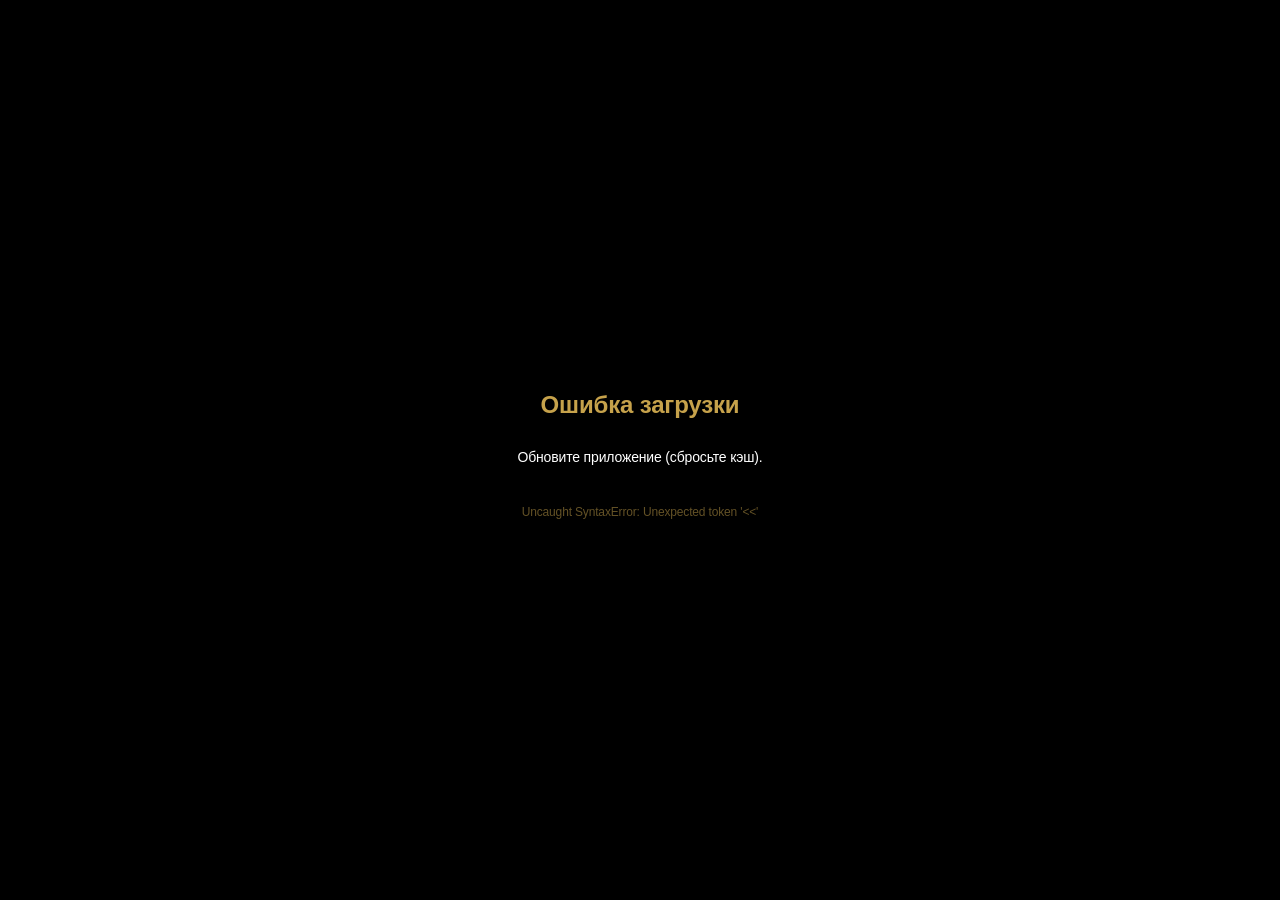
==== commit 9858bb89: "26.11.2026 - 1" ====
--- a/index.html
+++ b/index.html
@@ -150,10 +150,11 @@
   <symbol id="i-minus" viewBox="0 0 24 24"><path d="M5 12h14"/></symbol>
   <symbol id="i-bookmark" viewBox="0 0 24 24"><path d="M19 21l-7-5-7 5V5a2 2 0 0 1 2-2h10a2 2 0 0 1 2 2z"/></symbol>
   <symbol id="i-scroll-to-top" viewBox="0 0 24 24" fill="none" stroke="currentColor" stroke-width="1.7" stroke-linecap="round" stroke-linejoin="round"><path d="M12 19V5"/><path d="m5 12 7-7 7 7"/></symbol>
+  <symbol id="i-copy" viewBox="0 0 24 24"><rect x="9" y="9" width="13" height="13" rx="2" ry="2"/><path d="M5 15H4a2 2 0 0 1-2-2V4a2 2 0 0 1 2-2h9a2 2 0 0 1 2 2v1"/></symbol>
 </svg>
 
 <div class="screen active" id="screen-dashboard">
-  <div class="header dash-header" style="justify-content: flex-end;">
+  <div class="header dash-header">
     <div class="dash-header-actions">
       <button type="button" class="icon-btn ghost" data-click='[["toggleScreenGuide","dashboard"]]' aria-label="Справка по главной панели"><span class="guide-help-glyph">?</span></button>
       <button type="button" class="icon-btn ghost" data-click='[["switchTab","cal"]]' aria-label="Статистика"><svg class="ico"><use href="#i-chart"/></svg></button>
@@ -166,32 +167,40 @@
     <div id="dash-spiritual"></div> 
     <div class="dash-greeting-block">
       <div class="dash-salam-subtle">Ассаляму алейкум</div>
-      <div class="dash-hijri-gold text-gold-metallic" id="dash-hijri-header"></div>
+      <div class="dash-hijri-gold" id="dash-hijri-header"></div>
     </div>
     <div id="dash-continue-block"></div>
     <div id="dash-smart-reminder-slot" style="display:none;"></div>
-    <div class="dash-call-card" role="button" tabindex="0" data-click='[["switchTab","path"]]'>
-      <div class="dcc-title">Что тревожит вашу душу?</div>
-      <div class="dcc-sub">Найдите ответ в Коране и Сунне</div>
-    </div>
+<<<<<<< HEAD
+    <div id="dash-widgets-slot"></div>
+=======
+>>>>>>> ca4756abbe657ac1e757d8f0c9ae20ab9f37d6ce
+    <button type="button" class="dash-call-card" data-click='[["switchTab","path"]]'>
+      <span class="dcc-title">Что тревожит вашу душу?</span>
+      <span class="dcc-sub">Найдите ответ в Коране и Сунне</span>
+    </button>
     <div class="dash-quote" id="dash-quote" role="button" tabindex="0" data-click='[["dashQuoteTap"]]'></div>
     <div class="dash-grid-2x2">
-      <div class="dash-grid-item" role="button" tabindex="0" data-click='[["openNight",0]]'>
+<<<<<<< HEAD
+      <button type="button" class="dash-grid-item" data-click='[["goNightList"]]'>
+=======
+      <button type="button" class="dash-grid-item" data-click='[["openNight",0]]'>
+>>>>>>> ca4756abbe657ac1e757d8f0c9ae20ab9f37d6ce
         <svg class="ico dgi-icon"><use href="#i-moon"/></svg>
-        <div class="dgi-title">Ночное чтение</div>
-      </div>
-      <div class="dash-grid-item" role="button" tabindex="0" data-click='[["switchTab","quran"],["setQuranFilter","ruqyah"]]'>
+        <span class="dgi-title">Ночное чтение</span>
+      </button>
+      <button type="button" class="dash-grid-item" data-click='[["switchTab","quran"],["setQuranFilter","ruqyah"]]'>
         <svg class="ico dgi-icon"><use href="#i-shield"/></svg>
-        <div class="dgi-title">Шариатская рукья</div>
-      </div>
-      <div class="dash-grid-item" role="button" tabindex="0" data-click='[["openFavorites"]]'>
+        <span class="dgi-title">Шариатская рукья</span>
+      </button>
+      <button type="button" class="dash-grid-item" data-click='[["openFavorites"]]'>
         <svg class="ico dgi-icon"><use href="#i-star"/></svg>
-        <div class="dgi-title">Метки</div>
-      </div>
-      <div class="dash-grid-item" role="button" tabindex="0" data-click='[["openDua","dua_anxiety"]]'>
+        <span class="dgi-title">Метки</span>
+      </button>
+      <button type="button" class="dash-grid-item" data-click='[["openDua","dua_anxiety"]]'>
         <svg class="ico dgi-icon"><use href="#i-dua"/></svg>
-        <div class="dgi-title">Дуа дня</div>
-      </div>
+        <span class="dgi-title">Дуа дня</span>
+      </button>
     </div>
   </div>
 </div>
@@ -218,7 +227,7 @@
 <div class="screen" id="screen-counter">
   <div class="top-progress"><div id="top-progress-bar"></div></div>
   <div class="header">
-    <button class="icon-btn ghost" data-click='[["goHome"]]' aria-label="Назад"><svg class="ico"><use href="#i-arrow-left"/></svg></button>
+    <button class="icon-btn ghost" data-click='[["goDetailBack","goTasbihList"]]' aria-label="Назад"><svg class="ico"><use href="#i-arrow-left"/></svg></button>
     <div style="display:flex;gap:6px">
       <button class="icon-btn ghost" data-click='[["shareCurrent",{"$":"event"}]]' aria-label="Поделиться"><svg class="ico"><use href="#i-upload"/></svg></button>
       <button class="icon-btn ghost" data-click='[["resetCurrent",{"$":"event"}]]' aria-label="Сбросить"><svg class="ico"><use href="#i-rotate-ccw"/></svg></button>
@@ -238,7 +247,7 @@
     </div>
     <div class="target-label" id="c-target">из 33</div>
     <div class="cycles" id="c-cycles">Циклов: 0</div>
-    <div id="c-dalil" class="note-box" style="margin-top:14px;display:none;text-align:left;" data-click='["@stop"]'></div>
+    <div id="c-dalil" class="counter-dalil-slot" data-click='["@stop"]'></div>
     <div id="counter-ecosystem" class="counter-ecosystem" data-click='["@stop"]'></div>
     <div class="transcription-note" data-click='["@stop"]'>
       <svg class="ico ico-sm tn-icon" style="flex-shrink:0;opacity:.75"><use href="#i-info"/></svg>
@@ -301,7 +310,7 @@
 
 <div class="screen" id="screen-quran-detail">
   <div class="header">
-    <button class="icon-btn ghost" data-click='[["goQuranList"]]' aria-label="Назад"><svg class="ico"><use href="#i-arrow-left"/></svg></button>
+    <button class="icon-btn ghost" data-click='[["goDetailBack","goQuranList"]]' aria-label="Назад"><svg class="ico"><use href="#i-arrow-left"/></svg></button>
     <h1 style="font-size:16px" id="quran-detail-title">Текст</h1>
     <button class="icon-btn ghost" id="quran-detail-star" data-click='[["detailStarClick"]]' aria-label="Избранное"><svg class="ico"><use href="#i-star"/></svg></button>
   </div>
@@ -315,7 +324,7 @@
 
 <div class="screen" id="screen-night-detail">
   <div class="header">
-    <button class="icon-btn ghost" data-click='[["goNightList"]]' aria-label="Назад"><svg class="ico"><use href="#i-arrow-left"/></svg></button>
+    <button class="icon-btn ghost" data-click='[["goDetailBack","goNightList"]]' aria-label="Назад"><svg class="ico"><use href="#i-arrow-left"/></svg></button>
     <h1 style="font-size:16px" id="night-detail-title">Текст</h1>
     <div style="width:42px"></div>
   </div>
@@ -329,7 +338,7 @@
 
 <div class="screen" id="screen-dua-detail">
   <div class="header">
-    <button class="icon-btn ghost" data-click='[["goDuaList"]]' aria-label="Назад"><svg class="ico"><use href="#i-arrow-left"/></svg></button>
+    <button class="icon-btn ghost" data-click='[["goDetailBack","goDuaList"]]' aria-label="Назад"><svg class="ico"><use href="#i-arrow-left"/></svg></button>
     <h1 style="font-size:16px">Дуа</h1>
     <button class="icon-btn ghost" id="dua-detail-star" data-click='[["detailStarClick"]]' aria-label="Избранное"><svg class="ico"><use href="#i-star"/></svg></button>
   </div>
@@ -343,7 +352,7 @@
 
 <div class="screen" id="screen-hadith-detail">
   <div class="header">
-    <button class="icon-btn ghost" data-click='[["goHadithList"]]' aria-label="Назад"><svg class="ico"><use href="#i-arrow-left"/></svg></button>
+    <button class="icon-btn ghost" data-click='[["goDetailBack","goHadithList"]]' aria-label="Назад"><svg class="ico"><use href="#i-arrow-left"/></svg></button>
     <h1 style="font-size:16px">Хадис</h1>
     <button class="icon-btn ghost" id="hadith-detail-star" data-click='[["detailStarClick"]]' aria-label="Избранное"><svg class="ico"><use href="#i-star"/></svg></button>
   </div>
@@ -378,6 +387,7 @@
       <button type="button" role="tab" data-path-mode="all" class="active" data-click='[["setPathMode","all"]]'>По словам</button>
       <button type="button" role="tab" data-path-mode="theme" data-click='[["setPathMode","theme"]]'>По темам</button>
       <button type="button" role="tab" data-path-mode="mood" data-click='[["setPathMode","mood"]]'>Настроение</button>
+      <button type="button" role="tab" data-path-mode="scholar" data-click='[["setPathMode","scholar"]]'>Учёные</button>
     </div>
     <div class="search-wrap path-search-wrap">
       <input id="path-search" placeholder="Поиск по словам, арабскому тексту, теме…" data-input='[["debouncedRenderPath"]]' autocomplete="off">
@@ -445,6 +455,10 @@
         <div class="ar-size-preview"><span class="ar ar-font" id="ar-preview">سُبْحَانَ اللَّهِ</span></div>
       </div>
       <div class="setting-row"><div><div class="lbl">Цвета таджвида</div><div class="sub">Встроены в режим чтения (Hafs V4)</div></div><span style="color:var(--gold-accent); font-weight:700;">Вкл.</span></div>
+      <div class="setting-row">
+        <div><div class="lbl">Виджеты и экран Домой</div><div class="sub">Карточки на главной и отдельные PWA-виджеты</div></div>
+        <button type="button" class="btn secondary btn-inline" style="margin:0;width:auto;" data-click='[["openWidgetsModal"]]'>Настроить</button>
+      </div>
     </div>
     <div class="settings-group">
       <div class="sg-title">Счёт</div>
@@ -490,7 +504,7 @@
           <label class="toggle"><input type="checkbox" id="opt-smart-cat-friday" data-change='[["setSmartReminderCategory","friday",{"$":"checked"}]]'><span class="slider"></span></label>
         </div>
         <div class="setting-row">
-          <div><div class="lbl">Хадисы о награде за Коран и зикр</div><div class="sub">Напоминания со словами Пророка ﷺ и указанием сборников</div></div>
+          <div><div class="lbl">Хадисы о награде за Коран и зикр</div><div class="sub">Напоминания со словами Пророка (да благословит его Аллах и приветствует) и указанием сборников</div></div>
           <label class="toggle"><input type="checkbox" id="opt-smart-cat-motivation" data-change='[["setSmartReminderCategory","motivation",{"$":"checked"}]]'><span class="slider"></span></label>
         </div>
         <div class="setting-row setting-col">
@@ -518,8 +532,16 @@
           <button class="btn secondary" style="width:auto;margin:0;padding:10px 16px;font-size:14px" data-click='[["addReminder"]]'>Добавить</button>
         </div>
         <input type="text" id="new-reminder-msg" placeholder="Сообщение (необязательно)" maxlength="200" style="width:100%; background:var(--card2); border:none; border-radius:10px; padding:9px 12px; font-size:14px; outline:none; color:var(--text);">
-      </div>
-      <div class="setting-row"><div class="sub" style="line-height:1.5">Уведомления срабатывают, когда приложение открыто (ограничение iOS).</div></div>
+        <div class="reminder-preset-chips">
+          <button type="button" class="filter-chip" data-click='[["setReminderPreset","05:30","Утренние азкары и зикр"]]'>Утро · 05:30</button>
+          <button type="button" class="filter-chip" data-click='[["setReminderPreset","16:30","Вечерние азкары"]]'>Вечер · 16:30</button>
+          <button type="button" class="filter-chip" data-click='[["setReminderPreset","21:30","Ночное чтение и тасбих перед сном"]]'>Сон · 21:30</button>
+        </div>
+        <div style="margin-top:8px;">
+          <button type="button" class="btn secondary btn-inline" style="margin:0;width:auto;" data-click='[["testReminderNotification"]]'>Проверить уведомление</button>
+        </div>
+      </div>
+      <div class="setting-row"><div class="sub" style="line-height:1.5">Напоминания срабатывают внутри приложения и при открытии в течение 30 минут после времени (подходит и для офлайна на iOS).</div></div>
     </div>
     <div class="settings-group">
       <div class="sg-title">Расчёт намаза (архитектура)</div>
@@ -715,6 +737,8 @@
 
 <script src="./js/architecture.js"></script>
 <script src="./js/smart-reminders.js"></script>
+<script src="./js/scholars.js"></script>
+<script src="./js/dalil.js"></script>
 <script src="./js/api.js"></script>
 <script src="./js/storage.js"></script>
 <script src="./js/components/guide.js"></script>
@@ -734,6 +758,7 @@
 <script src="./js/components/search.js"></script>
 <script src="./js/components/scholar-modal.js"></script> <!-- НОВЫЙ ФАЙЛ -->
 <script src="./js/components/share.js"></script>
+<script src="./js/components/widgets.js"></script>
 <script src="./js/components/onboarding.js"></script>
 <script src="./js/deprecated.js"></script>
 <script src="./js/actions.js"></script>
--- a/css/variables.css
+++ b/css/variables.css
@@ -121,7 +121,11 @@
   --card-shadow: 0 8px 24px rgba(48, 37, 16, 0.055), 0 1px 2px rgba(48, 37, 16, 0.035);
   --nav-active-surface: rgba(191, 149, 63, 0.11);
   --nav-active-border: rgba(191, 149, 63, 0.26);
-  --arabic-gold: #8B650F;
+<<<<<<< HEAD
+  --arabic-gold: #A87A14;
+=======
+  --arabic-gold: #8E6810;
+>>>>>>> ca4756abbe657ac1e757d8f0c9ae20ab9f37d6ce
   --arabic-highlight: rgba(255, 255, 255, 0.92);
   --arabic-edge: rgba(126, 91, 12, 0.25);
 }
@@ -141,8 +145,12 @@
   --gold-highlight: #F0D58A;
   --gold-deep: #896317;
   --gold-fill: #B88B2D;
-  --gold-text-light: #8B650F;
-  --arabic-gold: #8B650F;
+  --gold-text-light: #8E6810;
+<<<<<<< HEAD
+  --arabic-gold: #A87A14;
+=======
+  --arabic-gold: #8E6810;
+>>>>>>> ca4756abbe657ac1e757d8f0c9ae20ab9f37d6ce
   --arabic-highlight: rgba(255, 255, 255, 0.94);
   --arabic-edge: rgba(126, 91, 12, 0.25);
   --nav-surface: rgba(252, 251, 247, 0.96);
@@ -191,8 +199,8 @@
   --gold-standard: #D8C58D;
   --gold-highlight: #F0E4BE;
   --gold-deep: #9D8B5A;
-  --gold-text-dark: #E4D4A5;
-  --arabic-gold: #E4D4A5;
+  --gold-text-dark: #E6D5A3;
+  --arabic-gold: #E6D5A3;
   --arabic-highlight: rgba(255, 255, 255, 0.16);
   --arabic-edge: rgba(0, 0, 0, 0.72);
   --nav-surface: rgba(17, 17, 17, 0.97);
@@ -219,25 +227,25 @@
    Текст сплошной. Свечение — мягкая аура, блик — отдельный оверлей.
    ============================================================ */
 :root, [data-theme="light"] {
-  --arabic-glow:  0 0 10px rgba(184, 139, 45, 0.16);
-  --arabic-depth: 0 1px 0 rgba(255, 255, 255, 0.9);
-  --arabic-shine: rgba(255, 250, 220, 0.95);
-}
-[data-theme="dark"] {
-  --arabic-glow:  0 0 14px rgba(240, 204, 112, 0.22);
-  --arabic-depth: 0 1px 1px rgba(0, 0, 0, 0.55);
-  --arabic-shine: rgba(255, 243, 176, 0.95);
-}
-[data-theme="mono"] {
-  --arabic-glow:  0 0 14px rgba(228, 212, 165, 0.18);
-  --arabic-depth: 0 1px 1px rgba(0, 0, 0, 0.55);
-  --arabic-shine: rgba(255, 250, 232, 0.9);
+  --arabic-glow:  0 0 8px rgba(184, 139, 45, 0.14);
+  --arabic-depth: 0 1px 0 rgba(255, 255, 255, 0.72);
+  --arabic-shine: rgba(255, 250, 220, 0.85);
+}
+[data-theme="dark"] {
+  --arabic-glow:  0 0 10px rgba(240, 204, 112, 0.16);
+  --arabic-depth: 0 1px 1px rgba(0, 0, 0, 0.45);
+  --arabic-shine: rgba(255, 243, 176, 0.85);
+}
+[data-theme="mono"] {
+  --arabic-glow:  0 0 10px rgba(230, 213, 163, 0.14);
+  --arabic-depth: 0 1px 1px rgba(0, 0, 0, 0.45);
+  --arabic-shine: rgba(255, 250, 232, 0.80);
 }
 @media (prefers-color-scheme: dark) {
   html:not([data-theme]) {
-    --arabic-glow:  0 0 14px rgba(240, 204, 112, 0.22);
-    --arabic-depth: 0 1px 1px rgba(0, 0, 0, 0.55);
-    --arabic-shine: rgba(255, 243, 176, 0.95);
+    --arabic-glow:  0 0 10px rgba(240, 204, 112, 0.16);
+    --arabic-depth: 0 1px 1px rgba(0, 0, 0, 0.45);
+    --arabic-shine: rgba(255, 243, 176, 0.85);
   }
 }
 
--- a/css/base.css
+++ b/css/base.css
@@ -102,23 +102,25 @@
   text-rendering: optimizeLegibility;
   -webkit-font-smoothing: antialiased;
   -moz-osx-font-smoothing: grayscale;
-  background: var(--gold-gradient, linear-gradient(135deg, #FFF3B0 0%, #F2D06B 30%, #D4AF37 70%, #A67C00 100%));
-  -webkit-background-clip: text;
-  -webkit-text-fill-color: transparent;
-  background-clip: text;
-  color: transparent;
-  filter: drop-shadow(0 0 8px rgba(212, 175, 55, 0.35));
+  background: none;
+  -webkit-background-clip: border-box;
+  background-clip: border-box;
+  -webkit-text-fill-color: currentColor;
+  color: var(--arabic-gold);
+  filter: none;
+  text-shadow: var(--arabic-depth, none);
 }
 .ar-font { display: block; max-width: 100%; min-width: 0; padding: 8px 0; }
 
 /* Цветовые spans таджвида сохраняют свои цвета и получают ту же тень. */
 .ar-font span[class*="tajweed-"], .read-ayah-ar span[class*="tajweed-"] {
-  font-weight: 500; line-height: 2; text-shadow: inherit; background: none;
+  font-weight: 500; line-height: 2; text-shadow: inherit; background: none; -webkit-text-fill-color: currentColor;
 }
 
 /* ---------- HERO-БЛИК (вариант B) ----------
    Узкая полоса света проходит по буквам раз в 7 секунд.
-   Это декоративный оверлей ::after: сам текст остаётся сплошным.
+   В состоянии покоя (0%..62%) полоса полностью выведена за пределы текста,
+   поэтому статическое золото остаётся на 100% равномерным по яркости.
    data-t выставляет app.js. Только на hero-элементах. */
 .spiritual-card .sc-ar-bismillah[data-t],
 .spiritual-card .sc-ar-alyaq[data-t],
@@ -130,12 +132,12 @@
 .bismillah-card .b-ar[data-t]::after {
   content: attr(data-t);
   position: absolute; inset: 0; padding: inherit;
-  color: transparent; text-shadow: none; pointer-events: none;
-  background: linear-gradient(105deg, transparent 38%, var(--arabic-shine) 50%, transparent 62%) 0 0 / 260% 100% no-repeat;
+  color: transparent; -webkit-text-fill-color: transparent; text-shadow: none; pointer-events: none;
+  background: linear-gradient(105deg, transparent 36%, var(--arabic-shine) 50%, transparent 64%) -20% 0 / 260% 100% no-repeat;
   -webkit-background-clip: text; background-clip: text;
   animation: iqra-shine 7s ease-in-out infinite;
 }
-@keyframes iqra-shine { 0%, 55% { background-position: 0 0; } 100% { background-position: 100% 0; } }
+@keyframes iqra-shine { 0%, 62% { background-position: -20% 0; } 100% { background-position: 120% 0; } }
 
 /* ---------- REDUCED MOTION (D-06) ---------- */
 @media (prefers-reduced-motion: reduce) {
--- a/css/components.css
+++ b/css/components.css
@@ -197,7 +197,7 @@
 /* === COUNTER === */
 .counter .ar { font-size: calc(var(--fs-ar-lg) * var(--ar-scale)); direction:rtl; padding:6px 0 16px 0; margin:0; max-width:90%; overflow-wrap: break-word; word-break: normal; }
 .counter .tr { font-size: var(--fs-md); color:var(--muted); margin-bottom:4px; overflow-wrap: break-word; }
-.counter .trn { font-size: var(--fs-sm); color:var(--muted); margin-bottom:28px; overflow-wrap: break-word; }
+.counter .trn { font-size: var(--fs-sm); color:var(--muted); margin-bottom:20px; overflow-wrap: break-word; }
 .counter .ring-wrap { position:relative; width:240px; height:240px; margin:8px 0; flex-shrink:0; }
 .counter .ring-wrap svg { width:100%; height:100%; transform:rotate(-90deg); }
 .counter .ring-bg { stroke:var(--card2); }
@@ -207,7 +207,7 @@
 @keyframes pulse { 0%{transform:scale(1);} 50%{transform:scale(1.06);} 100%{transform:scale(1);} }
 .counter .num.done { color:var(--accent); }
 .counter .target-label { font-size: var(--fs-sm); color:var(--muted); margin-top:8px; }
-.counter .cycles { margin-top:24px; font-size: var(--fs-sm); color:var(--muted); }
+.counter .cycles { margin-top:14px; font-size: var(--fs-sm); color:var(--muted); }
 .ripple { position:absolute; border-radius:50%; background:var(--ripple); pointer-events:none; width:120px; height:120px; transform:translate(-50%,-50%) scale(0); animation:ripple .55s ease-out; }
 @keyframes ripple { to { transform:translate(-50%,-50%) scale(3.5); opacity:0; } }
 
@@ -216,7 +216,7 @@
 .next-toast.show { transform:translateY(0); pointer-events:auto; }
 .next-toast .nt-label { font-size: var(--fs-xs); color:var(--muted); margin-bottom:2px; }
 .next-toast .nt-name { font-size: var(--fs-md); font-weight:600; }
-.next-toast .nt-ar { font-size: calc(var(--fs-ar) * var(--ar-scale) * 0.7); direction:rtl; margin-left:auto; opacity:.7; overflow-wrap: break-word; }
+.next-toast .nt-ar { font-size: calc(var(--fs-ar) * var(--ar-scale) * 0.7); direction:rtl; margin-left:auto; overflow-wrap: break-word; }
 .next-toast .nt-btn { width:36px; height:36px; border-radius:50%; background: var(--gold-gradient); color:#0A0A0A; display:flex; align-items:center; justify-content:center; font-size:18px; flex-shrink:0; }
 
 /* === FORMS === */
@@ -277,8 +277,8 @@
 .content-card.has-num .c-title { margin-left:46px; }
 .content-card .c-sub { font-size: var(--fs-xs); color:var(--muted); margin-bottom: var(--space-2); }
 .content-card.has-num .c-sub { margin-left:46px; }
-.content-card .c-ar { padding: 0; font-size: calc(var(--fs-ar) * var(--ar-scale)); line-height:2; direction:rtl; text-align:right; margin-bottom: var(--space-2); opacity:.9; display:-webkit-box; -webkit-line-clamp:2; -webkit-box-orient:vertical; overflow:hidden; box-decoration-break: clone; -webkit-box-decoration-break: clone; }
-.content-card .c-tr { font-size: var(--fs-sm); color:var(--muted); line-height:1.5; display:-webkit-box; -webkit-line-clamp:2; -webkit-box-orient:vertical; overflow:hidden; }
+.content-card .c-ar { padding: 0; font-size: calc(var(--fs-ar) * var(--ar-scale)); line-height:2; direction:rtl; text-align:right; margin-bottom: var(--space-2); max-height: 2.2em; overflow: hidden; text-overflow: clip; overflow-wrap: break-word; box-decoration-break: clone; -webkit-box-decoration-break: clone; }
+.content-card .c-tr { font-size: var(--fs-sm); color:var(--muted); line-height:1.5; max-height: 3em; overflow: hidden; text-overflow: clip; overflow-wrap: break-word; }
 
 /* === DETAIL HERO === */
 .detail-hero { background:var(--card); border-radius:var(--radius); padding: 24px 20px; margin-bottom: var(--space-3); }
@@ -308,15 +308,15 @@
 .bismillah-card .b-trn { font-size: var(--fs-sm); color: var(--text); }
 
 /* === NOTE BOX === */
-.note-box { display:flex; gap: var(--space-2); align-items:flex-start; background:rgba(139,111,78,.12); border-left:3px solid var(--accent2); border-radius:12px; padding: var(--space-3); margin-bottom: var(--space-3); font-size: var(--fs-sm); line-height:1.6; }
+.note-box { display:flex; gap: var(--space-2); align-items:flex-start; background: var(--nav-active-surface); border:1px solid var(--nav-active-border); border-radius:14px; padding: var(--space-3); margin-bottom: var(--space-3); font-size: var(--fs-sm); line-height:1.6; }
 .note-box .note-icon { font-size: var(--fs-md); flex-shrink:0; line-height:1.3; }
 
 /* === LEARNED TOGGLE === */
-.learned-toggle { display:flex; align-items:center; gap: var(--space-2); background:var(--card); border:1px solid var(--border); border-radius:16px; padding: var(--space-3); cursor:pointer; margin-top: var(--space-2); }
+.learned-toggle { display:flex; align-items:center; gap: var(--space-2); width: 100%; text-align: left; font: inherit; color: inherit; background:var(--card); border:1px solid var(--border); border-radius:16px; padding: var(--space-3); cursor:pointer; margin-top: var(--space-2); }
 .learned-toggle.done { background:rgba(var(--accent-rgb), .12); border-color: var(--accent); }
 .learned-toggle .lt-icon { width:36px; height:36px; border-radius:50%; display:flex; align-items:center; justify-content:center; background:var(--card2); font-size: var(--fs-md); flex-shrink:0; }
 .learned-toggle.done .lt-icon { background:var(--accent); color:var(--bg); }
-.learned-toggle .lt-body { flex:1; min-width:0; }
+.learned-toggle .lt-body { flex:1; min-width:0; display: flex; flex-direction: column; justify-content: center; }
 .learned-toggle .lt-title { font-size: var(--fs-md); font-weight:600; }
 .learned-toggle .lt-sub { font-size: var(--fs-xs); color:var(--muted); margin-top:2px; }
 
@@ -345,7 +345,7 @@
 .seg button { flex: 1; padding: var(--space-2) var(--space-3); border-radius: 8px; font-size: var(--fs-sm); font-weight: 600; text-align: center; }
 .seg button.active { background:var(--card); color:var(--text); font-weight:600; }
 .ar-size-preview { display:flex; justify-content:center; padding:4px 0 0; }
-.ar-size-preview .ar { color:var(--muted); font-size: calc(var(--fs-ar) * var(--ar-scale)); }
+.ar-size-preview .ar { color:var(--arabic-gold); font-size: calc(var(--fs-ar) * var(--ar-scale)); }
 
 /* === SECURITY NOTE === */
 .security-note { display:flex;gap: var(--space-2);align-items:flex-start;background:var(--card);border:1px dashed var(--border);border-radius:16px;padding: var(--space-3);margin-top: var(--space-3);margin-bottom: var(--space-3);font-size: var(--fs-xs);color:var(--muted);line-height:1.6; }
@@ -477,12 +477,12 @@
 .spiritual-card .sc-trn-alyaq { font-size: var(--fs-sm); color: var(--text); font-weight: 500; margin-bottom: var(--space-4); line-height: 1.5; }
 
 /* === DASH CALL / GRID ITEM === */
-.dash-call-card { background: var(--card); border: 1.5px solid var(--gold-accent); box-shadow: var(--gold-glow); border-radius: var(--radius); padding: var(--space-4); text-align: center; margin-bottom: var(--space-3); cursor: pointer; transition: transform var(--dur-fast) var(--ease-out); }
+.dash-call-card { display: block; width: 100%; font: inherit; color: inherit; background: var(--card); border: 1.5px solid var(--gold-accent); box-shadow: var(--gold-glow); border-radius: var(--radius); padding: var(--space-4); text-align: center; margin-bottom: var(--space-3); cursor: pointer; transition: transform var(--dur-fast) var(--ease-out); }
 .dash-call-card:active { transform: scale(0.97); }
-.dash-call-card .dcc-title { font-size: var(--fs-lg); font-weight: 800; color: var(--text); margin-bottom: 6px; letter-spacing: -0.5px; }
-.dash-call-card .dcc-sub { font-size: var(--fs-sm); color: var(--muted); }
-
-.dash-grid-item { background: var(--card); border: 1px solid rgba(212,175,55,.3); border-radius: var(--radius); padding: var(--space-3) var(--space-2); display: flex; flex-direction: column; align-items: center; justify-content: center; text-align: center; cursor: pointer; gap: var(--space-2); transition: transform var(--dur-fast) var(--ease-out); }
+.dash-call-card .dcc-title { display: block; font-size: var(--fs-lg); font-weight: 800; color: var(--text); margin-bottom: 6px; letter-spacing: -0.5px; }
+.dash-call-card .dcc-sub { display: block; font-size: var(--fs-sm); color: var(--muted); }
+
+.dash-grid-item { width: 100%; font: inherit; color: inherit; background: var(--card); border: 1px solid rgba(212,175,55,.3); border-radius: var(--radius); padding: var(--space-3) var(--space-2); display: flex; flex-direction: column; align-items: center; justify-content: center; text-align: center; cursor: pointer; gap: var(--space-2); transition: transform var(--dur-fast) var(--ease-out); }
 .dash-grid-item:active { transform: scale(0.96); border-color: var(--gold-accent); }
 .dash-grid-item .dgi-icon { width: 32px; height: 32px; color: var(--gold-accent); }
 .dash-grid-item .dgi-title { font-size: var(--fs-sm); font-weight: 600; color: var(--text); line-height: 1.2; }
@@ -739,9 +739,20 @@
 .dash-grid-item .dgi-icon { width: 29px; height: 29px; }
 .dash-grid-item .dgi-title { line-height: 1.35; font-weight: 600; }
 
-@media (max-width: 380px) {
-  .detail-actions { gap: 6px; }
-  .detail-actions .btn { white-space: normal; line-height: 1.25; min-height: 48px; padding: 12px 7px; }
+@media (max-width: 520px) {
+  .detail-actions {
+    display: grid;
+    grid-template-columns: repeat(2, 1fr);
+    gap: 8px;
+  }
+  .detail-actions .btn {
+    flex: none;
+    width: 100%;
+    margin: 0;
+    font-size: 13px;
+    padding: 12px 6px;
+    min-height: 46px;
+  }
   .read-ayah { padding: 22px 16px; }
 }
 
@@ -1133,7 +1144,6 @@
 .path-focus-banner {
   background: var(--card);
   border: 1px solid var(--nav-active-border);
-  border-left: 3px solid var(--gold-accent);
   border-radius: 16px;
   padding: 14px 16px;
   box-shadow: var(--card-shadow);
@@ -1413,8 +1423,8 @@
   margin-top: 14px;
   padding: 13px 14px;
   background: var(--card2);
-  border-left: 3px solid var(--gold-accent);
-  border-radius: 10px;
+  border: 1px solid var(--card-outline);
+  border-radius: 12px;
   text-align: left;
 }
 .path-semantic-box .psb-kicker {
--- a/css/layout.css
+++ b/css/layout.css
@@ -61,7 +61,7 @@
 #onboarding .ob-dots { display: flex; gap: 6px; justify-content: center; padding: 0 0 var(--space-2); }
 
 /* === DASH HEADER === */
-.dash-header { align-items: flex-start; padding: var(--space-3) var(--space-3) var(--space-4); gap: var(--space-2); min-height: 0; }
+.dash-header { align-items: center; justify-content: flex-end; padding: var(--space-2) var(--space-3) var(--space-1); gap: var(--space-2); min-height: 48px; }
 .dash-header-left { display: flex; flex-direction: column; gap: 4px; min-width: 0; flex: 1; }
 .dash-salam { font-size: var(--fs-sm); font-weight: 600; color: var(--text); line-height: 1.35; overflow-wrap: break-word; max-width: 100%; }
 .dash-hijri-gold { font-size: var(--fs-xs); font-weight: 800; letter-spacing: .2px; line-height: 1.3; min-height: 1em; }
--- a/css/tajweed.css
+++ b/css/tajweed.css
@@ -7,6 +7,7 @@
 /* === D1.1: канонический tajweed-span === */
 span[class*="tajweed-"] {
   background: none;
+  -webkit-text-fill-color: currentColor;
   text-shadow: inherit;
 }
 
@@ -201,8 +202,8 @@
    читаются чисто, а нетронутые буквы не спорят с оранжевым и лаймовым.
    Если таджвид не загрузился, класс снимается и текст остаётся золотым.
    ============================================================ */
-.read-ayah-ar.has-tajweed { color: var(--tajweed-base); text-shadow: none; }
-.read-ayah-ar.has-tajweed span[class*="tajweed-"] { text-shadow: none; }
+.read-ayah-ar.has-tajweed { color: var(--tajweed-base); -webkit-text-fill-color: currentColor; background: none; text-shadow: none; }
+.read-ayah-ar.has-tajweed span[class*="tajweed-"] { -webkit-text-fill-color: currentColor; text-shadow: none; }
 
 /* Точки легенды под аятом берут цвет правила из темы, а не из JSON. */
 .ayah-tajweed-rules .rule-item i[class*="tajweed-"] { background: currentColor; }
--- a/css/polish.css
+++ b/css/polish.css
@@ -150,7 +150,8 @@
 .spiritual-card .sc-trn-bismillah { margin-bottom: 14px; }
 .spiritual-card .sc-divider { margin: 0 auto 14px; }
 .spiritual-card .sc-trn-alyaq { margin-bottom: 4px; }
-.dash-greeting-block { margin: 4px 0 14px; }
+.header.dash-header { justify-content: flex-end; min-height: 48px; padding-top: 8px; padding-bottom: 4px; }
+.dash-greeting-block { margin: 2px 0 12px; }
 .dash-quote, .dash-call-card, .continue-card, .dash-quick { margin-bottom: var(--space-2); }
 .dash-quote .dq-title { margin-bottom: 6px; }
 .dash-quote .dq-ar { margin-bottom: 6px; }
@@ -305,9 +306,8 @@
   --tg: var(--gold-text-light);                 /* золото для ТЕКСТА: достаточный контраст */
   margin-top: 16px;
   background: var(--card2);
-  border: 1px solid var(--card-outline);
-  border-left: 3px solid var(--gold-accent);
-  border-radius: 12px;
+  border: 1px solid var(--nav-active-border);
+  border-radius: 14px;
   text-align: left; direction: ltr;
   overflow: hidden;
 }
@@ -315,18 +315,38 @@
 @media (prefers-color-scheme: dark) { html:not([data-theme]) .tafsir-full { --tg: var(--gold-text-dark); } }
 .tafsir-full.is-placeholder { padding: 14px; }
 
-.tafsir-summary {
+.tafsir-summary,
+.psb-tafsir-sum {
   display: flex; align-items: center; gap: 8px;
   padding: 14px; cursor: pointer; list-style: none; outline: none;
   font-size: 14px; font-weight: 700; color: var(--tg);
-}
-.tafsir-summary::-webkit-details-marker { display: none; }
+  touch-action: manipulation;
+  -webkit-tap-highlight-color: transparent;
+  user-select: none;
+  -webkit-user-select: none;
+}
+.tafsir-summary::-webkit-details-marker,
+.psb-tafsir-sum::-webkit-details-marker { display: none; }
+.tafsir-summary > *,
+.psb-tafsir-sum > * { pointer-events: none; }
 .tafsir-full:not(.is-placeholder) > .tafsir-summary {
-  position: sticky; top: 0; z-index: 10;
-  background: var(--card2); border-bottom: 1px solid var(--border);
+  position: relative;
+  background: var(--card2);
+}
+.tafsir-full[open]:not(.is-placeholder) > .tafsir-summary {
+  border-bottom: 1px solid var(--border);
 }
 .tafsir-full.is-placeholder > .tafsir-summary { padding: 0; }
-.tafsir-summary:focus-visible { outline: 2px solid var(--gold-accent); outline-offset: -2px; }
+.tafsir-summary:focus-visible,
+.psb-tafsir-sum:focus-visible { outline: 2px solid var(--gold-accent); outline-offset: -2px; }
+.tafsir-state-hint {
+  margin-left: auto;
+  font-size: 11.5px;
+  font-weight: 600;
+  color: var(--muted);
+}
+.tafsir-state-hint::after { content: 'Открыть'; }
+details[open] > summary .tafsir-state-hint::after { content: 'Скрыть'; }
 
 /* Стрелка раскрытия — CSS-шеврон (символ ▶ на iOS мог становиться цветным эмодзи) */
 .tafsir-arrow {
@@ -335,7 +355,8 @@
   transform: rotate(-45deg);
   transition: transform var(--dur-base) var(--ease-out);
 }
-details[open] > .tafsir-summary .tafsir-arrow { transform: rotate(45deg); }
+details[open] > .tafsir-summary .tafsir-arrow,
+details[open] > .psb-tafsir-sum .tafsir-arrow { transform: rotate(45deg); }
 
 .tafsir-body {
   padding: 14px; font-size: 15px; line-height: 1.7; color: var(--text);
@@ -379,7 +400,7 @@
 
 .tafsir-israiliyat {
   margin-top: 14px; padding: 12px;
-  background: var(--nav-active-surface); border-left: 3px solid var(--gold-accent); border-radius: 8px;
+  background: var(--nav-active-surface); border: 1px solid var(--nav-active-border); border-radius: 10px;
   font-size: 12px; line-height: 1.6; color: var(--muted);
 }
 .tafsir-israiliyat b { color: var(--tg); }
@@ -412,8 +433,7 @@
   margin: 0 0 var(--space-3);
   padding: 14px 16px;
   background: var(--card);
-  border: 1px solid var(--card-outline);
-  border-left: 3px solid var(--gold-accent);
+  border: 1px solid var(--nav-active-border);
   border-radius: 16px;
   box-shadow: 0 4px 14px rgba(0, 0, 0, 0.04);
   text-align: left;
@@ -614,11 +634,10 @@
   padding: 14px;
   border-radius: 14px;
   background: var(--card2);
-  border: 1px solid var(--card-outline);
-  border-left: 3px solid var(--gold-accent);
+  border: 1px solid var(--nav-active-border);
 }
 .plan-block--future {
-  border-left-color: var(--border);
+  border-color: var(--border);
 }
 .plan-head {
   display: flex;
@@ -741,7 +760,6 @@
   line-height: 1.95;
   direction: rtl;
   text-align: right;
-  color: var(--text);
   padding: 6px 0 8px;
   margin-bottom: 8px;
   border-bottom: 1px dashed rgba(212, 175, 55, 0.28);
@@ -822,3 +840,1669 @@
   outline: none;
 }
 
+/* ---------- 19. РАСКРЫВАЕМЫЙ ДАЛИЛЬ И РАЗБИТЫЕ ХАДИСЫ ---------- */
+.counter-dalil-slot {
+  width: 100%;
+  max-width: 460px;
+  margin-top: 14px;
+  text-align: left;
+  direction: ltr;
+}
+.counter-dalil-slot:empty {
+  display: none;
+}
+
+.dalil-disclosure {
+  --dg: var(--gold-text-light);
+  width: 100%;
+  background: var(--card);
+  border: 1px solid var(--card-outline);
+  border-radius: 16px;
+  box-shadow: var(--card-shadow);
+  overflow: hidden;
+  transition: border-color var(--dur-fast) var(--ease-out);
+}
+[data-theme="dark"] .dalil-disclosure,
+[data-theme="mono"] .dalil-disclosure {
+  --dg: var(--gold-text-dark);
+}
+@media (prefers-color-scheme: dark) {
+  html:not([data-theme]) .dalil-disclosure {
+    --dg: var(--gold-text-dark);
+  }
+}
+.dalil-disclosure[open] {
+  border-color: var(--nav-active-border);
+}
+
+.dalil-summary {
+  display: flex;
+  align-items: center;
+  justify-content: space-between;
+  gap: 10px;
+  min-height: 46px;
+  padding: 11px 14px;
+  cursor: pointer;
+  list-style: none;
+  outline: none;
+  user-select: none;
+  background: var(--nav-active-surface);
+}
+.dalil-summary::-webkit-details-marker {
+  display: none;
+}
+.dalil-summary:focus-visible {
+  outline: 2px solid var(--gold-accent);
+  outline-offset: -2px;
+}
+.dalil-summary-main {
+  display: inline-flex;
+  align-items: center;
+  gap: 8px;
+  min-width: 0;
+}
+.dalil-ico {
+  color: var(--dg);
+  flex-shrink: 0;
+}
+.dalil-title {
+  font-size: 13.5px;
+  font-weight: 700;
+  color: var(--dg);
+  line-height: 1.3;
+}
+.dalil-summary-meta {
+  display: inline-flex;
+  align-items: center;
+  gap: 10px;
+  flex-shrink: 0;
+}
+.dalil-count {
+  font-size: 12px;
+  font-weight: 600;
+  color: var(--muted);
+  white-space: nowrap;
+}
+.dalil-arrow {
+  flex: none;
+  width: 7px;
+  height: 7px;
+  border-right: 2px solid var(--dg);
+  border-bottom: 2px solid var(--dg);
+  transform: rotate(-45deg);
+  transition: transform var(--dur-base) var(--ease-out);
+}
+.dalil-disclosure[open] > .dalil-summary .dalil-arrow {
+  transform: rotate(45deg);
+}
+
+.dalil-body {
+  padding: 12px;
+  border-top: 1px solid var(--card-outline);
+  background: var(--card);
+}
+.dalil-hadith-list,
+.dalil-note-blocks {
+  display: flex;
+  flex-direction: column;
+  gap: 10px;
+}
+.dalil-hadith-card {
+  --dg: var(--gold-text-light);
+  background: var(--card2);
+  border: 1px solid var(--card-outline);
+  border-radius: 12px;
+  padding: 11px 13px;
+}
+[data-theme="dark"] .dalil-hadith-card,
+[data-theme="mono"] .dalil-hadith-card {
+  --dg: var(--gold-text-dark);
+}
+@media (prefers-color-scheme: dark) {
+  html:not([data-theme]) .dalil-hadith-card {
+    --dg: var(--gold-text-dark);
+  }
+}
+.dalil-hadith-head {
+  margin-bottom: 6px;
+  padding-bottom: 5px;
+  border-bottom: 1px dashed var(--card-outline);
+}
+.dalil-hadith-kicker {
+  font-size: 11.5px;
+  font-weight: 700;
+  letter-spacing: 0.02em;
+  color: var(--dg);
+}
+.dalil-hadith-text,
+.dalil-note-single {
+  font-size: 13.5px;
+  line-height: 1.62;
+  color: var(--text);
+  text-align: left;
+  overflow-wrap: break-word;
+}
+.note-box-body {
+  flex: 1;
+  min-width: 0;
+}
+.note-box .dalil-hadith-card {
+  background: var(--card);
+}
+.detail-body .read-ayah.ruqyah-ayah-reset {
+  margin: 0;
+  padding: 0;
+  border: none;
+  background: none;
+  box-shadow: none;
+}
+.ruqyah-trn-body {
+  font-size: 15px;
+  line-height: 1.7;
+  text-align: left;
+  color: var(--text);
+}
+.smart-reminder-card .src-hadith .dalil-hadith-card {
+  background: var(--card2);
+}
+
+/* ---------- 20. УМНАЯ КНИГА: 4 ВКЛАДКИ И ПОДСВЕТКА ЦЕЛЕВОГО АЯТА ---------- */
+.path-mode-seg button {
+  min-width: 0;
+  padding: 8px 4px;
+  font-size: 12.5px;
+  letter-spacing: -0.01em;
+}
+@media (max-width: 400px) {
+  .path-mode-seg button {
+    font-size: 11.5px;
+    padding: 8px 3px;
+  }
+}
+
+.read-ayah.is-target-ayah {
+  border: 1.5px solid var(--gold-standard);
+  box-shadow: 0 0 0 3px var(--gold-tint);
+  animation: targetAyahGlow 2.4s ease-out 1;
+}
+@keyframes targetAyahGlow {
+  0% {
+    box-shadow: 0 0 0 6px rgba(184, 134, 11, 0.28);
+  }
+  100% {
+    box-shadow: 0 0 0 3px var(--gold-tint);
+  }
+}
+@media (prefers-reduced-motion: reduce) {
+  .read-ayah.is-target-ayah {
+    animation: none;
+  }
+}
+
+<<<<<<< HEAD
+/* ---------- 21. ЕДИНОЕ ЗОЛОТО АРАБСКОГО ТЕКСТА И БЛЕСК БЕЗ ТУСКЛЫХ ЗОН ---------- */
+.ar-font:not(.has-tajweed):not(.tajweed-example),
+[lang="ar"]:not(.has-tajweed):not(.tajweed-example),
+[lang^="ar-"]:not(.has-tajweed):not(.tajweed-example),
+.arabic:not(.has-tajweed):not(.tajweed-example),
+.read-ayah-ar:not(.has-tajweed),
+.tasbih-card .ar,
+.mem-block .mb-ar,
+.content-card .c-ar,
+.dash-quote .dq-ar,
+.smart-reminder-card .src-ar,
+.bismillah-card .b-ar,
+.spiritual-card .sc-ar-bismillah,
+.spiritual-card .sc-ar-alyaq,
+.counter .ar,
+.preview-card .pv-ar,
+.next-toast .nt-ar,
+.ob-ar-preview,
+.wc-tasbih-ar,
+.wc-ayah-ar,
+.fs-active-ar,
+.tr-ayah-ar {
+  color: var(--arabic-gold);
+  -webkit-text-fill-color: currentColor;
+  text-shadow: var(--arabic-depth, none);
+}
+#read-mode .read-ayah-ar.has-tajweed,
+.tajweed-example {
+  color: var(--tajweed-base);
+  -webkit-text-fill-color: currentColor;
+  text-shadow: none;
+}
+
+/* ---------- 22. ВЫУЧЕНО И АДАПТИВНАЯ СЕТКА КНОПОК ДЕЙСТВИЙ ---------- */
+.learned-toggle .lt-body {
+  flex: 1;
+  min-width: 0;
+  display: flex !important;
+  flex-direction: column !important;
+  align-items: flex-start !important;
+  justify-content: center;
+  gap: 3px;
+}
+.learned-toggle .lt-title,
+.learned-toggle .lt-sub {
+  display: block;
+  width: 100%;
+  line-height: 1.32;
+  white-space: normal;
+}
+@media (max-width: 520px) {
+  .detail-actions {
+    display: grid;
+    grid-template-columns: repeat(2, minmax(0, 1fr));
+    gap: 8px;
+  }
+  .detail-actions .btn {
+    flex: none;
+    width: 100%;
+    min-width: 0;
+    margin: 0;
+    padding: 10px 8px;
+    min-height: 46px;
+    font-size: 13px;
+    line-height: 1.25;
+    white-space: normal;
+    text-align: center;
+  }
+}
+
+/* ---------- 23. САКРАЛЬНОЕ ФОРМАТИРОВАНИЕ И ССЫЛКИ УЧЁНЫХ ---------- */
+.sacred-term {
+  font-weight: 700;
+  color: var(--text);
+}
+.sacred-salawat {
+  font-style: italic;
+  font-weight: 600;
+  color: var(--gold-text-light);
+}
+.sacred-scripture {
+  font-weight: 700;
+  color: var(--gold-text-light);
+}
+[data-theme="dark"] .sacred-salawat,
+[data-theme="mono"] .sacred-salawat,
+[data-theme="dark"] .sacred-scripture,
+[data-theme="mono"] .sacred-scripture {
+  color: var(--gold-text-dark);
+}
+@media (prefers-color-scheme: dark) {
+  html:not([data-theme]) .sacred-salawat,
+  html:not([data-theme]) .sacred-scripture {
+    color: var(--gold-text-dark);
+  }
+}
+
+/* ---------- 24. ЭРГОНОМИКА ДЛИННОГО ТАФСИРА И ПОЛНОЭКРАННОЕ ОКНО ---------- */
+.tafsir-para {
+  margin: 0 0 11px;
+  font-size: 15px;
+  line-height: 1.72;
+  color: var(--text);
+}
+.tafsir-para:last-child {
+  margin-bottom: 0;
+}
+.tafsir-foot-actions {
+  display: inline-flex;
+  flex-wrap: wrap;
+  align-items: center;
+  gap: 8px;
+}
+.tafsir-read-btn {
+  width: auto;
+  margin: 0;
+  padding: 6px 12px;
+  min-height: 36px;
+  border-radius: 9px;
+  font-size: 12px;
+  font-weight: 650;
+  gap: 6px;
+  color: var(--gold-text-light);
+  border-color: var(--nav-active-border);
+  background: var(--nav-active-surface);
+}
+[data-theme="dark"] .tafsir-read-btn,
+[data-theme="mono"] .tafsir-read-btn {
+  color: var(--gold-text-dark);
+}
+@media (prefers-color-scheme: dark) {
+  html:not([data-theme]) .tafsir-read-btn {
+    color: var(--gold-text-dark);
+  }
+}
+
+.modal.tafsir-reader-modal {
+  --tafsir-scale: 1;
+  max-width: 720px;
+  max-height: 88vh;
+  display: flex;
+  flex-direction: column;
+  padding: 0;
+  overflow: hidden;
+  border: 1px solid var(--nav-active-border);
+  box-shadow: var(--shadow-lg);
+}
+.tr-head {
+  display: flex;
+  align-items: center;
+  justify-content: space-between;
+  gap: 10px;
+  padding: 16px 18px 12px;
+  border-bottom: 1px solid var(--border);
+  background: var(--card);
+}
+.tr-head-title {
+  min-width: 0;
+  flex: 1;
+}
+.tr-kicker {
+  font-size: 11px;
+  font-weight: 800;
+  text-transform: uppercase;
+  letter-spacing: 0.06em;
+  color: var(--gold-text-light);
+  margin-bottom: 2px;
+}
+[data-theme="dark"] .tr-kicker,
+[data-theme="mono"] .tr-kicker {
+  color: var(--gold-text-dark);
+}
+.tr-title {
+  margin: 0 !important;
+  font-size: 18px !important;
+  font-weight: 700;
+  line-height: 1.25;
+  color: var(--text);
+  overflow: hidden;
+  text-overflow: ellipsis;
+  white-space: nowrap;
+}
+.tr-head-controls {
+  display: inline-flex;
+  align-items: center;
+  gap: 8px;
+  flex-shrink: 0;
+}
+.tr-scale-seg {
+  display: inline-flex;
+  align-items: center;
+  gap: 4px;
+  padding: 3px 6px;
+  background: var(--card2);
+  border: 1px solid var(--card-outline);
+  border-radius: 10px;
+}
+.tr-scale-btn {
+  min-width: 34px;
+  min-height: 32px;
+  border: none;
+  border-radius: 7px;
+  background: transparent;
+  color: var(--text);
+  font-size: 12.5px;
+  font-weight: 700;
+  cursor: pointer;
+}
+.tr-scale-btn:hover {
+  background: var(--nav-active-surface);
+}
+.tr-scale-val {
+  min-width: 38px;
+  text-align: center;
+  font-size: 11.5px;
+  font-weight: 700;
+  color: var(--muted);
+}
+.tr-scroll {
+  flex: 1;
+  min-height: 0;
+  overflow-y: auto;
+  padding: 16px 20px 26px;
+}
+.tr-ayah-quote {
+  padding: 14px 16px;
+  margin-bottom: 16px;
+  background: var(--nav-active-surface);
+  border: 1px solid var(--nav-active-border);
+  border-radius: 14px;
+}
+.tr-ayah-ar {
+  font-size: calc(var(--fs-ar) * var(--ar-scale) * 0.92);
+  line-height: 2;
+  direction: rtl;
+  text-align: right;
+  margin-bottom: 6px;
+}
+.tr-ayah-trn {
+  font-size: 14.5px;
+  line-height: 1.6;
+  color: var(--text);
+}
+.tr-body .tafsir-para {
+  font-size: calc(16px * var(--tafsir-scale));
+  line-height: 1.8;
+  margin-bottom: 14px;
+}
+.tr-source-box {
+  margin-top: 16px;
+  padding: 12px 14px;
+  background: var(--card2);
+  border: 1px solid var(--card-outline);
+  border-radius: 12px;
+  display: flex;
+  flex-direction: column;
+  align-items: flex-start;
+  gap: 8px;
+}
+.tr-source-line {
+  font-size: 12.5px;
+  line-height: 1.45;
+  color: var(--muted);
+  font-style: italic;
+}
+.tr-scholar-btn {
+  margin: 0 !important;
+  min-height: 38px;
+}
+.tr-nav-row {
+  display: grid;
+  grid-template-columns: 1fr auto 1fr;
+  align-items: center;
+  gap: 8px;
+  padding: 12px 18px calc(12px + var(--safe-bottom));
+  border-top: 1px solid var(--border);
+  background: var(--card);
+}
+.tr-nav-btn,
+.tr-close-btn {
+  margin: 0;
+  min-height: 44px;
+  padding: 9px 12px;
+  font-size: 13px;
+}
+.tr-close-btn {
+  width: auto;
+  min-width: 96px;
+}
+
+/* ---------- 25. СПРАВКИ ПРОРОКА, УЧЁНЫХ И ТАДЖВИДА (ПК И МОБИЛЬНЫЕ) ---------- */
+.modal.scholar-modal,
+.modal.tajweed-guide-modal,
+.modal.widgets-modal {
+  max-width: 560px;
+  max-height: 86vh;
+  display: flex;
+  flex-direction: column;
+  padding: 0;
+  overflow: hidden;
+  border: 1px solid var(--nav-active-border);
+  box-shadow: var(--shadow-lg);
+}
+.modal.scholar-modal.is-prophet {
+  border-color: var(--gold-standard);
+  box-shadow: 0 14px 36px rgba(184, 134, 11, 0.20);
+}
+.sm-top {
+  position: relative;
+  display: flex;
+  align-items: center;
+  justify-content: flex-end;
+  min-height: 46px;
+  padding: 10px 14px 4px;
+}
+.sm-drag {
+  position: absolute;
+  left: 50%;
+  top: 12px;
+  transform: translateX(-50%);
+  width: 38px;
+  height: 4px;
+  border-radius: 999px;
+  background: var(--border);
+  margin: 0;
+}
+.sm-close {
+  width: 38px;
+  height: 38px;
+  min-width: 38px;
+  border-radius: 50%;
+  border: 1px solid var(--card-outline);
+  background: var(--card2);
+  color: var(--muted);
+  display: inline-flex;
+  align-items: center;
+  justify-content: center;
+  cursor: pointer;
+  flex-shrink: 0;
+}
+.sm-close:hover {
+  color: var(--text);
+  border-color: var(--nav-active-border);
+}
+.sm-hero {
+  padding: 4px 20px 14px;
+  text-align: center;
+  border-bottom: 1px solid var(--border);
+}
+.sm-avatar {
+  width: 54px;
+  height: 54px;
+  border-radius: 50%;
+  margin: 0 auto 10px;
+  display: flex;
+  align-items: center;
+  justify-content: center;
+  background: var(--nav-active-surface);
+  border: 1.5px solid var(--nav-active-border);
+  color: var(--gold-text-light);
+}
+.modal.scholar-modal.is-prophet .sm-avatar {
+  width: 60px;
+  height: 60px;
+  background: radial-gradient(circle at 30% 25%, rgba(242, 208, 107, 0.28), rgba(212, 175, 55, 0.08));
+  border-color: var(--gold-standard);
+}
+[data-theme="dark"] .sm-avatar,
+[data-theme="mono"] .sm-avatar {
+  color: var(--gold-text-dark);
+}
+.sm-name {
+  margin: 0 0 4px !important;
+  font-size: 19px !important;
+  font-weight: 800;
+  line-height: 1.25;
+  color: var(--text);
+}
+.sm-fullname {
+  font-size: 12.5px;
+  line-height: 1.45;
+  color: var(--muted);
+  margin-bottom: 8px;
+}
+.sm-meta-row {
+  display: flex;
+  flex-wrap: wrap;
+  align-items: center;
+  justify-content: center;
+  gap: 6px;
+}
+.sm-role,
+.sm-life {
+  display: inline-flex;
+  align-items: center;
+  padding: 4px 10px;
+  border-radius: 999px;
+  font-size: 11.5px;
+  font-weight: 700;
+  background: var(--nav-active-surface);
+  border: 1px solid var(--nav-active-border);
+  color: var(--gold-text-light);
+}
+.sm-life {
+  background: var(--card2);
+  border-color: var(--card-outline);
+  color: var(--muted);
+}
+[data-theme="dark"] .sm-role,
+[data-theme="mono"] .sm-role {
+  color: var(--gold-text-dark);
+}
+.sm-scroll {
+  flex: 1;
+  min-height: 0;
+  overflow-y: auto;
+  padding: 16px 20px;
+  text-align: left;
+}
+.sm-body {
+  display: flex;
+  flex-direction: column;
+  gap: 11px;
+}
+.sm-desc {
+  margin: 0;
+  font-size: 14.5px;
+  line-height: 1.7;
+  color: var(--text);
+  overflow-wrap: break-word;
+}
+.sm-desc.is-empty {
+  color: var(--muted);
+  font-style: italic;
+}
+.sm-sources {
+  margin-top: 16px;
+  padding: 12px 14px;
+  border-radius: 12px;
+  background: var(--card2);
+  border: 1px solid var(--card-outline);
+}
+.sm-sources-title {
+  font-size: 11.5px;
+  font-weight: 800;
+  text-transform: uppercase;
+  letter-spacing: 0.05em;
+  color: var(--gold-text-light);
+  margin-bottom: 6px;
+}
+[data-theme="dark"] .sm-sources-title,
+[data-theme="mono"] .sm-sources-title {
+  color: var(--gold-text-dark);
+}
+.sm-sources-list {
+  margin: 0;
+  padding-left: 18px;
+  font-size: 13px;
+  line-height: 1.55;
+  color: var(--muted);
+}
+.sm-sources-list li + li {
+  margin-top: 4px;
+}
+.sm-status {
+  margin-top: 12px;
+  font-size: 12px;
+  font-weight: 600;
+  color: var(--muted);
+  text-align: center;
+}
+.sm-actions {
+  display: flex;
+  flex-wrap: wrap;
+  gap: 8px;
+  padding: 12px 18px calc(12px + var(--safe-bottom));
+  border-top: 1px solid var(--border);
+  background: var(--card);
+}
+.sm-action-btn,
+.sm-close-btn {
+  flex: 1 1 160px;
+  margin: 0;
+  min-height: 44px;
+  font-size: 13.5px;
+}
+
+.modal.sm-notice-modal {
+  max-width: 380px;
+  text-align: center;
+  padding: 20px;
+}
+.sm-notice-avatar {
+  width: 48px;
+  height: 48px;
+  border-radius: 50%;
+  margin: 10px auto 10px;
+  display: flex;
+  align-items: center;
+  justify-content: center;
+  background: var(--nav-active-surface);
+  color: var(--gold-text-light);
+}
+[data-theme="dark"] .sm-notice-avatar,
+[data-theme="mono"] .sm-notice-avatar {
+  color: var(--gold-text-dark);
+}
+.sm-notice-title {
+  margin: 0 0 8px !important;
+}
+.sm-notice-text {
+  margin: 0 0 16px;
+  font-size: 14px;
+  line-height: 1.55;
+  color: var(--muted);
+}
+
+/* Таджвид-модал и полная справка по 17 правилам */
+.tm-item-btn {
+  width: 100%;
+  text-align: left;
+  background: transparent;
+  border: none;
+  border-bottom: 1px solid var(--border);
+  cursor: pointer;
+  padding: 10px 4px;
+  font: inherit;
+  color: inherit;
+}
+.tm-more {
+  margin-top: 4px;
+  font-size: 11.5px;
+  font-weight: 700;
+  color: var(--gold-text-light);
+}
+[data-theme="dark"] .tm-more,
+[data-theme="mono"] .tm-more {
+  color: var(--gold-text-dark);
+}
+.tm-full-guide-btn,
+.tl-guide-btn {
+  margin-top: 12px;
+  min-height: 44px;
+  font-size: 13.5px;
+}
+.modal.tajweed-guide-modal .tm-head {
+  display: flex;
+  align-items: center;
+  justify-content: space-between;
+  gap: 10px;
+  padding: 14px 16px 12px;
+  border-bottom: 1px solid var(--border);
+  background: var(--card);
+}
+.modal.tajweed-guide-modal .tm-title {
+  margin: 0 !important;
+  display: inline-flex;
+  align-items: center;
+  gap: 8px;
+  font-size: 16px !important;
+  font-weight: 800;
+  color: var(--gold-text-light);
+  line-height: 1.25;
+}
+[data-theme="dark"] .modal.tajweed-guide-modal .tm-title,
+[data-theme="mono"] .modal.tajweed-guide-modal .tm-title {
+  color: var(--gold-text-dark);
+}
+.modal.tajweed-guide-modal .tm-close {
+  width: 38px;
+  height: 38px;
+  min-width: 38px;
+  border-radius: 50%;
+  border: 1px solid var(--card-outline);
+  background: var(--card2);
+  color: var(--muted);
+  display: inline-flex;
+  align-items: center;
+  justify-content: center;
+  cursor: pointer;
+  flex-shrink: 0;
+}
+.tg-intro {
+  margin: 0;
+  padding: 12px 18px 10px;
+  font-size: 13.5px;
+  line-height: 1.58;
+  color: var(--muted);
+  border-bottom: 1px solid var(--border);
+  text-align: left;
+}
+.tg-body {
+  flex: 1;
+  min-height: 0;
+  overflow-y: auto;
+  padding: 14px 18px 18px;
+  text-align: left;
+}
+.tg-group {
+  margin-bottom: 18px;
+}
+.tg-group-head {
+  margin-bottom: 10px;
+}
+.tg-group-title {
+  font-size: 12.5px;
+  font-weight: 800;
+  text-transform: uppercase;
+  letter-spacing: 0.05em;
+  color: var(--gold-text-light);
+  margin: 0 0 2px;
+}
+[data-theme="dark"] .tg-group-title,
+[data-theme="mono"] .tg-group-title {
+  color: var(--gold-text-dark);
+}
+.tg-group-sub {
+  font-size: 12.5px;
+  color: var(--muted);
+  line-height: 1.45;
+}
+.tg-group-list {
+  display: flex;
+  flex-direction: column;
+  gap: 8px;
+}
+.tg-rule-card {
+  padding: 12px 13px;
+  border-radius: 12px;
+  background: var(--card2);
+  border: 1px solid var(--card-outline);
+}
+.tg-rule-card.is-highlighted {
+  border-color: var(--gold-standard);
+  box-shadow: 0 0 0 3px var(--nav-active-surface);
+}
+.tg-rule-top {
+  display: flex;
+  align-items: center;
+  justify-content: space-between;
+  gap: 8px;
+  margin-bottom: 6px;
+}
+.tg-rule-name {
+  display: inline-flex;
+  align-items: center;
+  gap: 8px;
+  font-size: 14px;
+  font-weight: 700;
+  color: var(--text);
+}
+.tg-rule-name i {
+  width: 12px;
+  height: 12px;
+  border-radius: 50%;
+  background: currentColor;
+  flex-shrink: 0;
+}
+.tg-timing {
+  font-size: 11.5px;
+  font-weight: 700;
+  padding: 2px 8px;
+  border-radius: 999px;
+  background: var(--nav-active-surface);
+  border: 1px solid var(--nav-active-border);
+  color: var(--gold-text-light);
+  white-space: nowrap;
+}
+[data-theme="dark"] .tg-timing,
+[data-theme="mono"] .tg-timing {
+  color: var(--gold-text-dark);
+}
+.tg-rule-desc {
+  font-size: 13.5px;
+  line-height: 1.55;
+  color: var(--text);
+  margin-bottom: 8px;
+}
+.tg-example-box {
+  padding: 8px 11px;
+  border-radius: 9px;
+  background: var(--card);
+  border: 1px dashed var(--card-outline);
+  display: flex;
+  flex-direction: column;
+  gap: 3px;
+}
+.tajweed-example {
+  font-size: 21px;
+  line-height: 1.9;
+  text-align: right;
+  direction: rtl;
+  padding: 2px 0;
+  color: var(--tajweed-base);
+  -webkit-text-fill-color: currentColor;
+}
+.tajweed-example span[class*="tajweed-"] {
+  -webkit-text-fill-color: currentColor;
+}
+.tg-example-ref {
+  font-size: 12px;
+  color: var(--muted);
+}
+.tg-close-btn {
+  margin: 0 !important;
+  border-radius: 0 !important;
+  min-height: 48px;
+  border-top: 1px solid var(--border);
+}
+
+@media (max-width: 480px) {
+  .modal-bg {
+    align-items: flex-end;
+    padding: 0;
+  }
+  .modal.scholar-modal,
+  .modal.tajweed-guide-modal,
+  .modal.tafsir-reader-modal,
+  .modal.widgets-modal {
+    width: 100%;
+    max-width: 100%;
+    max-height: 92vh;
+    border-radius: 22px 22px 0 0;
+  }
+  .tr-nav-row {
+    grid-template-columns: 1fr 1fr;
+  }
+  .tr-close-btn {
+    grid-column: 1 / -1;
+    order: 3;
+    width: 100%;
+  }
+}
+
+/* ---------- 26. НОЧНОЕ ЧТЕНИЕ: ЧЕК-ЛИСТ, ТАСБИХ ФАТИМЫ И НАВИГАЦИЯ ---------- */
+.night-progress-card {
+  background: var(--card);
+  border: 1px solid var(--nav-active-border);
+  border-radius: 16px;
+  padding: 12px 15px;
+  margin-bottom: 12px;
+  box-shadow: var(--card-shadow);
+}
+.npc-top {
+  display: flex;
+  align-items: center;
+  justify-content: space-between;
+  gap: 8px;
+  margin-bottom: 8px;
+}
+.npc-label {
+  font-size: 13px;
+  font-weight: 700;
+  color: var(--text);
+}
+.npc-val {
+  font-size: 13px;
+  font-weight: 800;
+  color: var(--gold-text-light);
+}
+[data-theme="dark"] .npc-val,
+[data-theme="mono"] .npc-val {
+  color: var(--gold-text-dark);
+}
+.npc-bar {
+  height: 7px;
+  border-radius: 999px;
+  background: var(--card2);
+  overflow: hidden;
+}
+.npc-bar-fill {
+  height: 100%;
+  border-radius: 999px;
+  background: var(--gold-gradient);
+  transition: width 0.25s var(--ease-out);
+}
+.night-card {
+  position: relative;
+}
+.night-card.is-done {
+  border-color: var(--gold-standard);
+  background: linear-gradient(var(--nav-active-surface), var(--nav-active-surface)), var(--card);
+}
+.night-check-btn {
+  position: absolute;
+  top: 10px;
+  right: 10px;
+  width: 38px;
+  height: 38px;
+  border-radius: 50%;
+  border: 1.5px solid var(--card-outline);
+  background: var(--card2);
+  color: var(--muted);
+  display: inline-flex;
+  align-items: center;
+  justify-content: center;
+  cursor: pointer;
+}
+.night-check-btn.done {
+  background: var(--gold-standard);
+  border-color: var(--gold-standard);
+  color: #1A1405;
+}
+
+.fatima-stepper {
+  background: var(--card);
+  border: 1px solid var(--nav-active-border);
+  border-radius: 18px;
+  padding: 16px;
+  margin-bottom: 14px;
+  box-shadow: var(--card-shadow);
+}
+.fs-stages {
+  display: grid;
+  grid-template-columns: repeat(3, minmax(0, 1fr));
+  gap: 6px;
+  margin-bottom: 14px;
+}
+.fs-stage {
+  padding: 8px 6px;
+  border-radius: 12px;
+  background: var(--card2);
+  border: 1px solid var(--card-outline);
+  text-align: center;
+}
+.fs-stage.active {
+  border-color: var(--gold-standard);
+  background: var(--nav-active-surface);
+}
+.fs-stage.done {
+  border-color: var(--gold-standard);
+  opacity: 0.88;
+}
+.fs-stage-name {
+  font-size: 11px;
+  font-weight: 700;
+  color: var(--text);
+  overflow: hidden;
+  text-overflow: ellipsis;
+  white-space: nowrap;
+}
+.fs-stage-count {
+  font-size: 12px;
+  font-weight: 800;
+  color: var(--gold-text-light);
+  margin-top: 2px;
+}
+[data-theme="dark"] .fs-stage-count,
+[data-theme="mono"] .fs-stage-count {
+  color: var(--gold-text-dark);
+}
+.fs-active-box {
+  text-align: center;
+  padding: 12px 8px 14px;
+}
+.fs-active-ar {
+  font-size: calc(var(--fs-ar-lg) * var(--ar-scale) * 0.9);
+  line-height: 2;
+  direction: rtl;
+  margin-bottom: 4px;
+}
+.fs-active-tr {
+  font-size: 16px;
+  font-weight: 700;
+  color: var(--text);
+}
+.fs-active-trn {
+  font-size: 13.5px;
+  color: var(--muted);
+  margin-top: 2px;
+}
+.fs-controls {
+  display: flex;
+  align-items: center;
+  gap: 8px;
+}
+.fs-tap-btn {
+  flex: 1;
+  min-height: 48px;
+  margin: 0;
+}
+.fs-reset-btn {
+  width: 48px !important;
+  min-width: 48px;
+  min-height: 48px;
+  padding: 0 !important;
+  margin: 0;
+}
+.night-detail-nav {
+  display: grid;
+  grid-template-columns: 1fr 1fr;
+  gap: 8px;
+  margin-top: 10px;
+}
+.night-detail-nav .btn {
+  margin: 0;
+  min-height: 44px;
+  font-size: 13px;
+}
+
+/* ---------- 27. ВИДЖЕТЫ НА ГЛАВНОЙ И АВТОНОМНЫЙ PWA-РЕЖИМ ---------- */
+#dash-widgets-slot {
+  margin-bottom: var(--space-2);
+}
+.widgets-head-bar {
+  display: flex;
+  align-items: center;
+  justify-content: space-between;
+  gap: 8px;
+  margin-bottom: 8px;
+  padding: 0 2px;
+}
+.whb-title {
+  font-size: 12px;
+  font-weight: 800;
+  text-transform: uppercase;
+  letter-spacing: 0.05em;
+  color: var(--muted);
+}
+.whb-btn {
+  border: 1px solid var(--nav-active-border);
+  background: var(--nav-active-surface);
+  color: var(--gold-text-light);
+  border-radius: 999px;
+  padding: 5px 12px;
+  min-height: 32px;
+  font-size: 12px;
+  font-weight: 700;
+  cursor: pointer;
+}
+[data-theme="dark"] .whb-btn,
+[data-theme="mono"] .whb-btn {
+  color: var(--gold-text-dark);
+}
+.dash-widgets-grid {
+  display: grid;
+  grid-template-columns: repeat(2, minmax(0, 1fr));
+  gap: 10px;
+}
+@media (max-width: 400px) {
+  .dash-widgets-grid {
+    grid-template-columns: 1fr;
+  }
+}
+.widget-card {
+  width: 100%;
+  text-align: left;
+  font: inherit;
+  color: inherit;
+  background: var(--card);
+  border: 1px solid var(--card-outline);
+  border-radius: 18px;
+  padding: 13px 14px;
+  box-shadow: var(--card-shadow);
+  display: flex;
+  flex-direction: column;
+  justify-content: space-between;
+  gap: 8px;
+  cursor: pointer;
+  min-width: 0;
+}
+.widget-card:hover {
+  border-color: var(--nav-active-border);
+}
+.wc-top {
+  display: flex;
+  align-items: center;
+  justify-content: space-between;
+  gap: 6px;
+}
+.wc-kicker {
+  font-size: 11px;
+  font-weight: 800;
+  text-transform: uppercase;
+  letter-spacing: 0.04em;
+  color: var(--gold-text-light);
+}
+[data-theme="dark"] .wc-kicker,
+[data-theme="mono"] .wc-kicker {
+  color: var(--gold-text-dark);
+}
+.wc-badge {
+  font-size: 11px;
+  font-weight: 800;
+  padding: 2px 8px;
+  border-radius: 999px;
+  background: var(--nav-active-surface);
+  border: 1px solid var(--nav-active-border);
+  color: var(--gold-text-light);
+}
+[data-theme="dark"] .wc-badge,
+[data-theme="mono"] .wc-badge {
+  color: var(--gold-text-dark);
+}
+.wc-ico {
+  color: var(--gold-accent);
+}
+.wc-ring-row {
+  display: flex;
+  align-items: center;
+  gap: 10px;
+}
+.widget-ring {
+  width: 44px;
+  height: 44px;
+  flex-shrink: 0;
+  transform: rotate(-90deg);
+}
+.wr-bg {
+  stroke: var(--card2);
+}
+.wr-fg {
+  stroke: var(--gold-standard);
+}
+.wc-ring-nums {
+  min-width: 0;
+}
+.wc-val {
+  font-size: 17px;
+  font-weight: 800;
+  color: var(--text);
+  line-height: 1.2;
+}
+.wc-sub {
+  font-size: 12px;
+  line-height: 1.35;
+  color: var(--muted);
+  overflow: hidden;
+  text-overflow: ellipsis;
+}
+.wc-tasbih-ar,
+.wc-ayah-ar {
+  font-size: 20px;
+  line-height: 1.75;
+  direction: rtl;
+  text-align: right;
+  padding: 2px 0;
+  white-space: nowrap;
+  overflow: hidden;
+  text-overflow: ellipsis;
+}
+.wc-tasbih-row {
+  display: flex;
+  align-items: center;
+  justify-content: space-between;
+  gap: 8px;
+}
+.wc-tap-btn {
+  min-width: 44px;
+  min-height: 36px;
+  padding: 6px 12px;
+  border-radius: 10px;
+  border: 1px solid var(--gold-standard);
+  background: var(--gold-gradient);
+  color: #1A1405;
+  font-size: 13px;
+  font-weight: 800;
+  cursor: pointer;
+  flex-shrink: 0;
+}
+
+.wm-head {
+  padding: 4px 20px 12px;
+  border-bottom: 1px solid var(--border);
+  text-align: left;
+}
+.wm-title {
+  margin: 0 0 4px !important;
+  font-size: 18px !important;
+}
+.wm-sub {
+  font-size: 13px;
+  line-height: 1.45;
+  color: var(--muted);
+}
+.wm-scroll {
+  flex: 1;
+  min-height: 0;
+  overflow-y: auto;
+  padding: 14px 18px;
+  text-align: left;
+}
+.wm-sec-label {
+  font-size: 11px;
+  font-weight: 800;
+  text-transform: uppercase;
+  letter-spacing: 0.05em;
+  color: var(--gold-text-light);
+  margin: 4px 0 8px;
+}
+[data-theme="dark"] .wm-sec-label,
+[data-theme="mono"] .wm-sec-label {
+  color: var(--gold-text-dark);
+}
+.wm-toggles {
+  background: var(--card2);
+  border: 1px solid var(--card-outline);
+  border-radius: 14px;
+  overflow: hidden;
+  margin-bottom: 14px;
+}
+.wm-toggle-row {
+  display: flex;
+  align-items: center;
+  justify-content: space-between;
+  gap: 10px;
+  padding: 10px 12px;
+  border-bottom: 1px solid var(--border);
+}
+.wm-toggle-row:last-child {
+  border-bottom: none;
+}
+.wm-toggle-txt {
+  min-width: 0;
+  flex: 1;
+}
+.wm-toggle-title {
+  font-size: 14px;
+  font-weight: 700;
+  color: var(--text);
+}
+.wm-toggle-desc {
+  font-size: 12px;
+  color: var(--muted);
+  line-height: 1.35;
+}
+.wm-guide-box {
+  padding: 11px 13px;
+  border-radius: 12px;
+  background: var(--nav-active-surface);
+  border: 1px solid var(--nav-active-border);
+  font-size: 12.5px;
+  line-height: 1.55;
+  color: var(--text);
+  margin-bottom: 12px;
+}
+.wm-shortcuts {
+  display: flex;
+  flex-direction: column;
+  gap: 8px;
+}
+.wm-shortcut-card {
+  padding: 12px;
+  border-radius: 12px;
+  background: var(--card2);
+  border: 1px solid var(--card-outline);
+}
+.wm-sc-title {
+  font-size: 14px;
+  font-weight: 700;
+  color: var(--text);
+  margin-bottom: 2px;
+}
+.wm-sc-desc {
+  font-size: 12.5px;
+  color: var(--muted);
+  line-height: 1.4;
+  margin-bottom: 8px;
+}
+.wm-sc-actions {
+  display: flex;
+  flex-wrap: wrap;
+  gap: 8px;
+}
+.wm-sc-actions .btn-inline {
+  margin: 0;
+  min-height: 40px;
+  font-size: 12.5px;
+}
+
+body.widget-mode > .screen,
+body.widget-mode > #nav,
+body.widget-mode > #debug-fab,
+body.widget-mode > .install-banner {
+  display: none !important;
+}
+.standalone-widget-host {
+  min-height: 100vh;
+  display: flex;
+  align-items: center;
+  justify-content: center;
+  padding: 20px 16px;
+  background: var(--bg);
+}
+.sw-shell {
+  width: 100%;
+  max-width: 420px;
+  display: flex;
+  flex-direction: column;
+  gap: 12px;
+}
+.sw-brand {
+  text-align: center;
+  font-size: 12px;
+  font-weight: 800;
+  text-transform: uppercase;
+  letter-spacing: 0.08em;
+  color: var(--gold-text-light);
+}
+[data-theme="dark"] .sw-brand,
+[data-theme="mono"] .sw-brand {
+  color: var(--gold-text-dark);
+}
+.sw-stat-line {
+  text-align: center;
+  font-size: 13.5px;
+  color: var(--muted);
+}
+
+/* ---------- 28. НАПОМИНАНИЯ: ПРЕСЕТЫ И БАННЕР ВНУТРИ ПРИЛОЖЕНИЯ ---------- */
+.reminder-preset-chips {
+  display: flex;
+  flex-wrap: wrap;
+  gap: 6px;
+  margin-top: 10px;
+}
+.reminder-preset-chips .filter-chip {
+  min-height: 36px;
+  padding: 6px 11px;
+  border-radius: 999px;
+  background: var(--card2);
+  border: 1px solid var(--card-outline);
+  color: var(--text);
+  font-size: 12px;
+  font-weight: 600;
+  cursor: pointer;
+}
+.inapp-reminder-banner {
+  position: fixed;
+  top: calc(12px + var(--safe-top));
+  left: 50%;
+  transform: translateX(-50%);
+  width: min(calc(100vw - 24px), 500px);
+  z-index: 10200;
+  display: flex;
+  align-items: center;
+  justify-content: space-between;
+  gap: 10px;
+  padding: 12px 14px;
+  border-radius: 16px;
+  background: var(--card);
+  border: 1.5px solid var(--gold-standard);
+  box-shadow: var(--shadow-lg);
+}
+.irb-body {
+  min-width: 0;
+  flex: 1;
+}
+.irb-title {
+  font-size: 11px;
+  font-weight: 800;
+  text-transform: uppercase;
+  letter-spacing: 0.05em;
+  color: var(--gold-text-light);
+  margin-bottom: 2px;
+}
+[data-theme="dark"] .irb-title,
+[data-theme="mono"] .irb-title {
+  color: var(--gold-text-dark);
+}
+.irb-text {
+  font-size: 13.5px;
+  font-weight: 600;
+  color: var(--text);
+  line-height: 1.35;
+}
+.irb-actions {
+  display: inline-flex;
+  align-items: center;
+  gap: 6px;
+  flex-shrink: 0;
+}
+.irb-open {
+  margin: 0 !important;
+  min-height: 36px;
+  padding: 6px 12px;
+  font-size: 12.5px;
+}
+.irb-close {
+  width: 34px;
+  height: 34px;
+  border-radius: 50%;
+  border: 1px solid var(--card-outline);
+  background: var(--card2);
+  color: var(--muted);
+  font-size: 18px;
+  line-height: 1;
+  cursor: pointer;
+}
+
+/* ---------- 29. СИСТЕМНЫЕ УЛУЧШЕНИЯ (ТАФСИР, ЗАУЧИВАНИЕ, ПОИСК, ПРОГРЕСС) ---------- */
+.tr-source-actions {
+  display: flex;
+  flex-wrap: wrap;
+  gap: 8px;
+  width: 100%;
+}
+.tr-copy-btn {
+  margin: 0 !important;
+  min-height: 38px;
+}
+
+.mem-step-chips {
+  display: flex;
+  flex-wrap: wrap;
+  gap: 6px;
+  margin-bottom: var(--space-3);
+}
+.mem-step-chip {
+  min-width: 34px;
+  height: 34px;
+  padding: 0 8px;
+  border-radius: 9px;
+  border: 1px solid var(--card-outline);
+  background: var(--card2);
+  color: var(--text);
+  font-size: 12.5px;
+  font-weight: 700;
+  cursor: pointer;
+  transition: background .16s ease, border-color .16s ease, color .16s ease;
+}
+.mem-step-chip.active {
+  background: var(--nav-active-surface);
+  border-color: var(--gold-standard);
+  color: var(--gold-text-light);
+}
+[data-theme="dark"] .mem-step-chip.active,
+[data-theme="mono"] .mem-step-chip.active {
+  color: var(--gold-text-dark);
+}
+.mem-ar-words {
+  unicode-bidi: isolate;
+}
+.mem-ar-word {
+  background: var(--gold-gradient);
+  -webkit-background-clip: text;
+  background-clip: text;
+  color: transparent;
+  -webkit-text-fill-color: transparent;
+}
+.mem-ar-word.hidden {
+  filter: blur(8px);
+  user-select: none;
+  transition: filter .25s ease;
+}
+.mem-hint-actions {
+  display: flex;
+  flex-wrap: wrap;
+  gap: 8px;
+  margin-top: var(--space-2);
+}
+.mem-hint-btn,
+.mem-reveal-btn {
+  flex: 1 1 160px;
+  display: inline-flex;
+  align-items: center;
+  justify-content: center;
+  gap: 6px;
+  min-height: 44px;
+  padding: 10px 14px;
+  border-radius: 14px;
+  font-size: var(--fs-sm);
+  font-weight: 600;
+  cursor: pointer;
+  margin-top: 0;
+}
+.mem-hint-btn {
+  background: var(--nav-active-surface);
+  border: 1px solid var(--nav-active-border);
+  color: var(--gold-text-light);
+}
+[data-theme="dark"] .mem-hint-btn,
+[data-theme="mono"] .mem-hint-btn {
+  color: var(--gold-text-dark);
+}
+
+.search-empty-intro {
+  padding-bottom: 18px;
+}
+.search-tafsir-card {
+  width: 100%;
+  text-align: left;
+  border-color: var(--nav-active-border);
+}
+
+.prog-search-row {
+  padding: 0 0 12px;
+}
+.prog-today-card {
+  grid-column: span 2;
+  background: linear-gradient(135deg, var(--nav-active-surface), rgba(var(--accent-rgb), 0.05));
+  border: 1px solid var(--nav-active-border);
+}
+.prog-today-row {
+  display: flex;
+  align-items: baseline;
+  gap: 10px;
+  flex-wrap: wrap;
+}
+.prog-today-val {
+  font-size: 44px;
+  line-height: 1.05;
+  color: var(--gold-text-light);
+}
+[data-theme="dark"] .prog-today-val,
+[data-theme="mono"] .prog-today-val {
+  color: var(--gold-text-dark);
+}
+.prog-today-goal {
+  font-size: 15px;
+  color: var(--muted);
+  font-weight: 500;
+}
+.prog-goal-track {
+  margin-top: 10px;
+  height: 7px;
+  background: var(--card2);
+  border-radius: 999px;
+  overflow: hidden;
+}
+.prog-goal-fill {
+  transform-origin: left center;
+  width: 100%;
+  height: 100%;
+  background: var(--gold-gradient);
+  border-radius: 999px;
+  transition: transform .28s var(--ease-out);
+}
+.prog-flame-ico {
+  color: var(--gold-accent);
+  vertical-align: -2px;
+}
+.prog-pct-badge {
+  font-size: 15px;
+  font-weight: 700;
+  color: var(--gold-text-light);
+}
+[data-theme="dark"] .prog-pct-badge,
+[data-theme="mono"] .prog-pct-badge {
+  color: var(--gold-text-dark);
+}
+.prog-hijri-sub {
+  font-size: 12px;
+  color: var(--muted);
+  margin-top: 2px;
+}
+.stat-card-btn {
+  width: 100%;
+  text-align: left;
+  font: inherit;
+  cursor: pointer;
+  border: 1px solid var(--card-outline);
+  transition: border-color .16s ease, transform .14s ease;
+}
+.stat-card-btn:hover {
+  border-color: var(--nav-active-border);
+}
+.stat-card-btn:active {
+  transform: scale(0.985);
+}
+.bar-chart .bar {
+  transform-origin: bottom center;
+  height: 100%;
+}
+=======
+>>>>>>> ca4756abbe657ac1e757d8f0c9ae20ab9f37d6ce
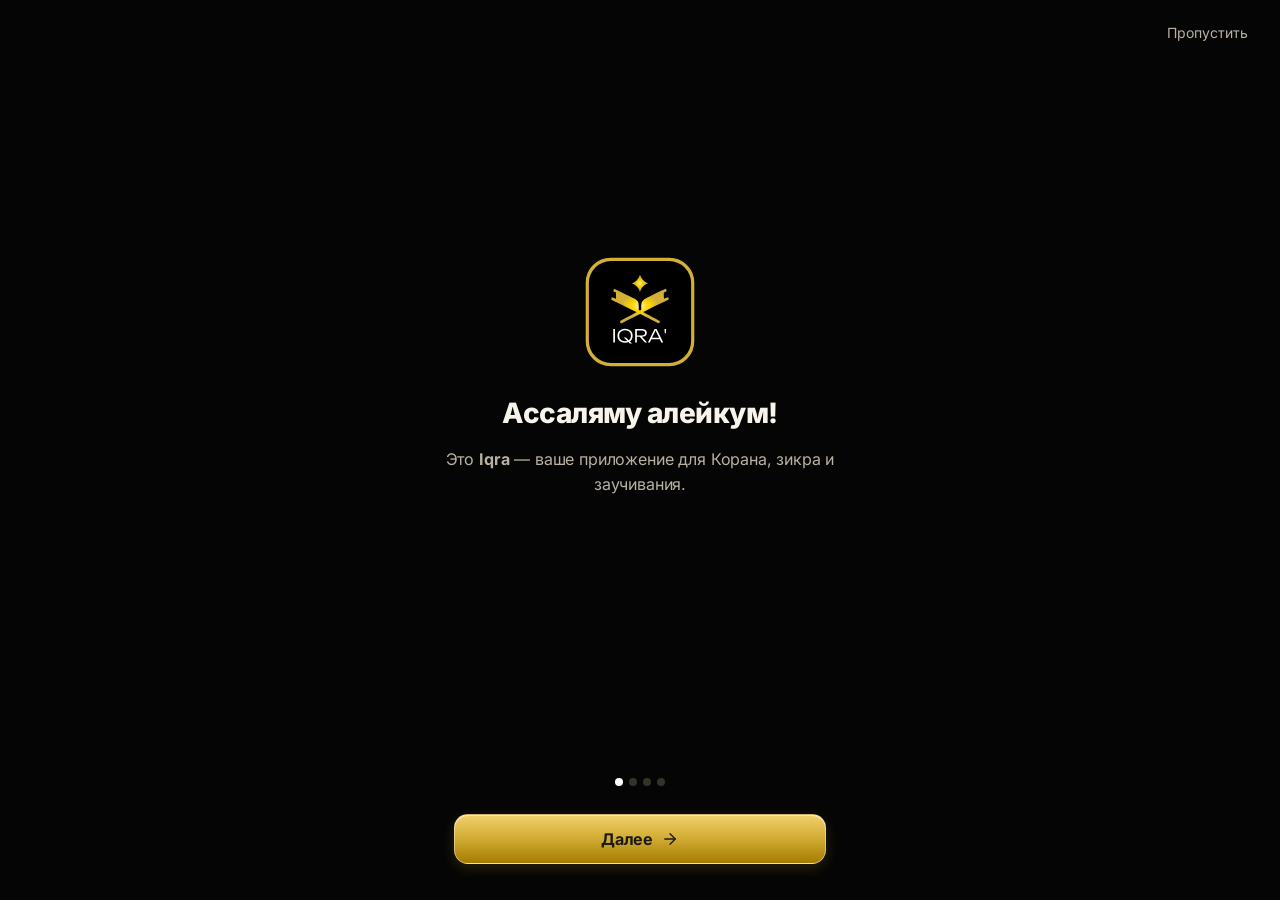
==== commit bb69e1b9: "Iqra' 26.11.2026 - 1" ====
--- a/index.html
+++ b/index.html
@@ -171,21 +171,14 @@
     </div>
     <div id="dash-continue-block"></div>
     <div id="dash-smart-reminder-slot" style="display:none;"></div>
-<<<<<<< HEAD
     <div id="dash-widgets-slot"></div>
-=======
->>>>>>> ca4756abbe657ac1e757d8f0c9ae20ab9f37d6ce
     <button type="button" class="dash-call-card" data-click='[["switchTab","path"]]'>
       <span class="dcc-title">Что тревожит вашу душу?</span>
       <span class="dcc-sub">Найдите ответ в Коране и Сунне</span>
     </button>
     <div class="dash-quote" id="dash-quote" role="button" tabindex="0" data-click='[["dashQuoteTap"]]'></div>
     <div class="dash-grid-2x2">
-<<<<<<< HEAD
       <button type="button" class="dash-grid-item" data-click='[["goNightList"]]'>
-=======
-      <button type="button" class="dash-grid-item" data-click='[["openNight",0]]'>
->>>>>>> ca4756abbe657ac1e757d8f0c9ae20ab9f37d6ce
         <svg class="ico dgi-icon"><use href="#i-moon"/></svg>
         <span class="dgi-title">Ночное чтение</span>
       </button>
--- a/css/variables.css
+++ b/css/variables.css
@@ -121,11 +121,7 @@
   --card-shadow: 0 8px 24px rgba(48, 37, 16, 0.055), 0 1px 2px rgba(48, 37, 16, 0.035);
   --nav-active-surface: rgba(191, 149, 63, 0.11);
   --nav-active-border: rgba(191, 149, 63, 0.26);
-<<<<<<< HEAD
   --arabic-gold: #A87A14;
-=======
-  --arabic-gold: #8E6810;
->>>>>>> ca4756abbe657ac1e757d8f0c9ae20ab9f37d6ce
   --arabic-highlight: rgba(255, 255, 255, 0.92);
   --arabic-edge: rgba(126, 91, 12, 0.25);
 }
@@ -146,11 +142,7 @@
   --gold-deep: #896317;
   --gold-fill: #B88B2D;
   --gold-text-light: #8E6810;
-<<<<<<< HEAD
   --arabic-gold: #A87A14;
-=======
-  --arabic-gold: #8E6810;
->>>>>>> ca4756abbe657ac1e757d8f0c9ae20ab9f37d6ce
   --arabic-highlight: rgba(255, 255, 255, 0.94);
   --arabic-edge: rgba(126, 91, 12, 0.25);
   --nav-surface: rgba(252, 251, 247, 0.96);
--- a/css/polish.css
+++ b/css/polish.css
@@ -1039,7 +1039,6 @@
   }
 }
 
-<<<<<<< HEAD
 /* ---------- 21. ЕДИНОЕ ЗОЛОТО АРАБСКОГО ТЕКСТА И БЛЕСК БЕЗ ТУСКЛЫХ ЗОН ---------- */
 .ar-font:not(.has-tajweed):not(.tajweed-example),
 [lang="ar"]:not(.has-tajweed):not(.tajweed-example),
@@ -2504,5 +2503,3 @@
   transform-origin: bottom center;
   height: 100%;
 }
-=======
->>>>>>> ca4756abbe657ac1e757d8f0c9ae20ab9f37d6ce
